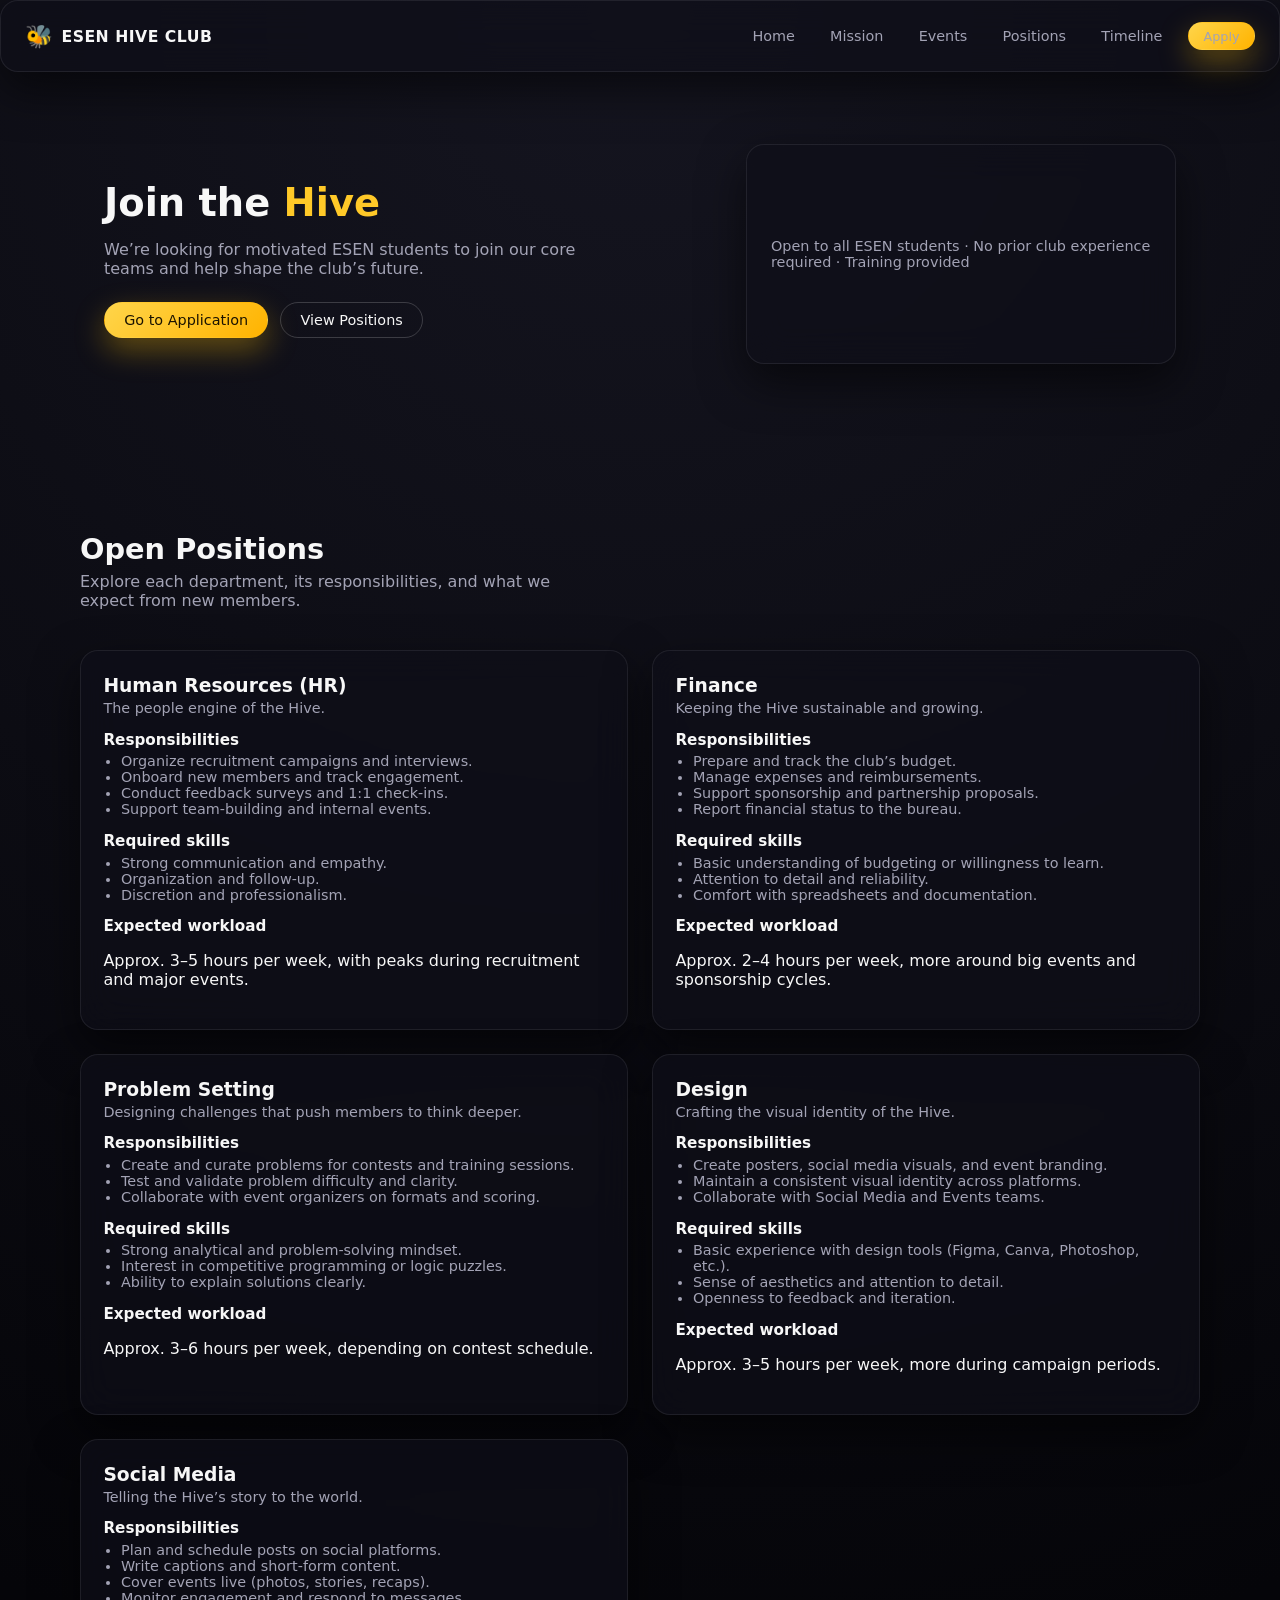
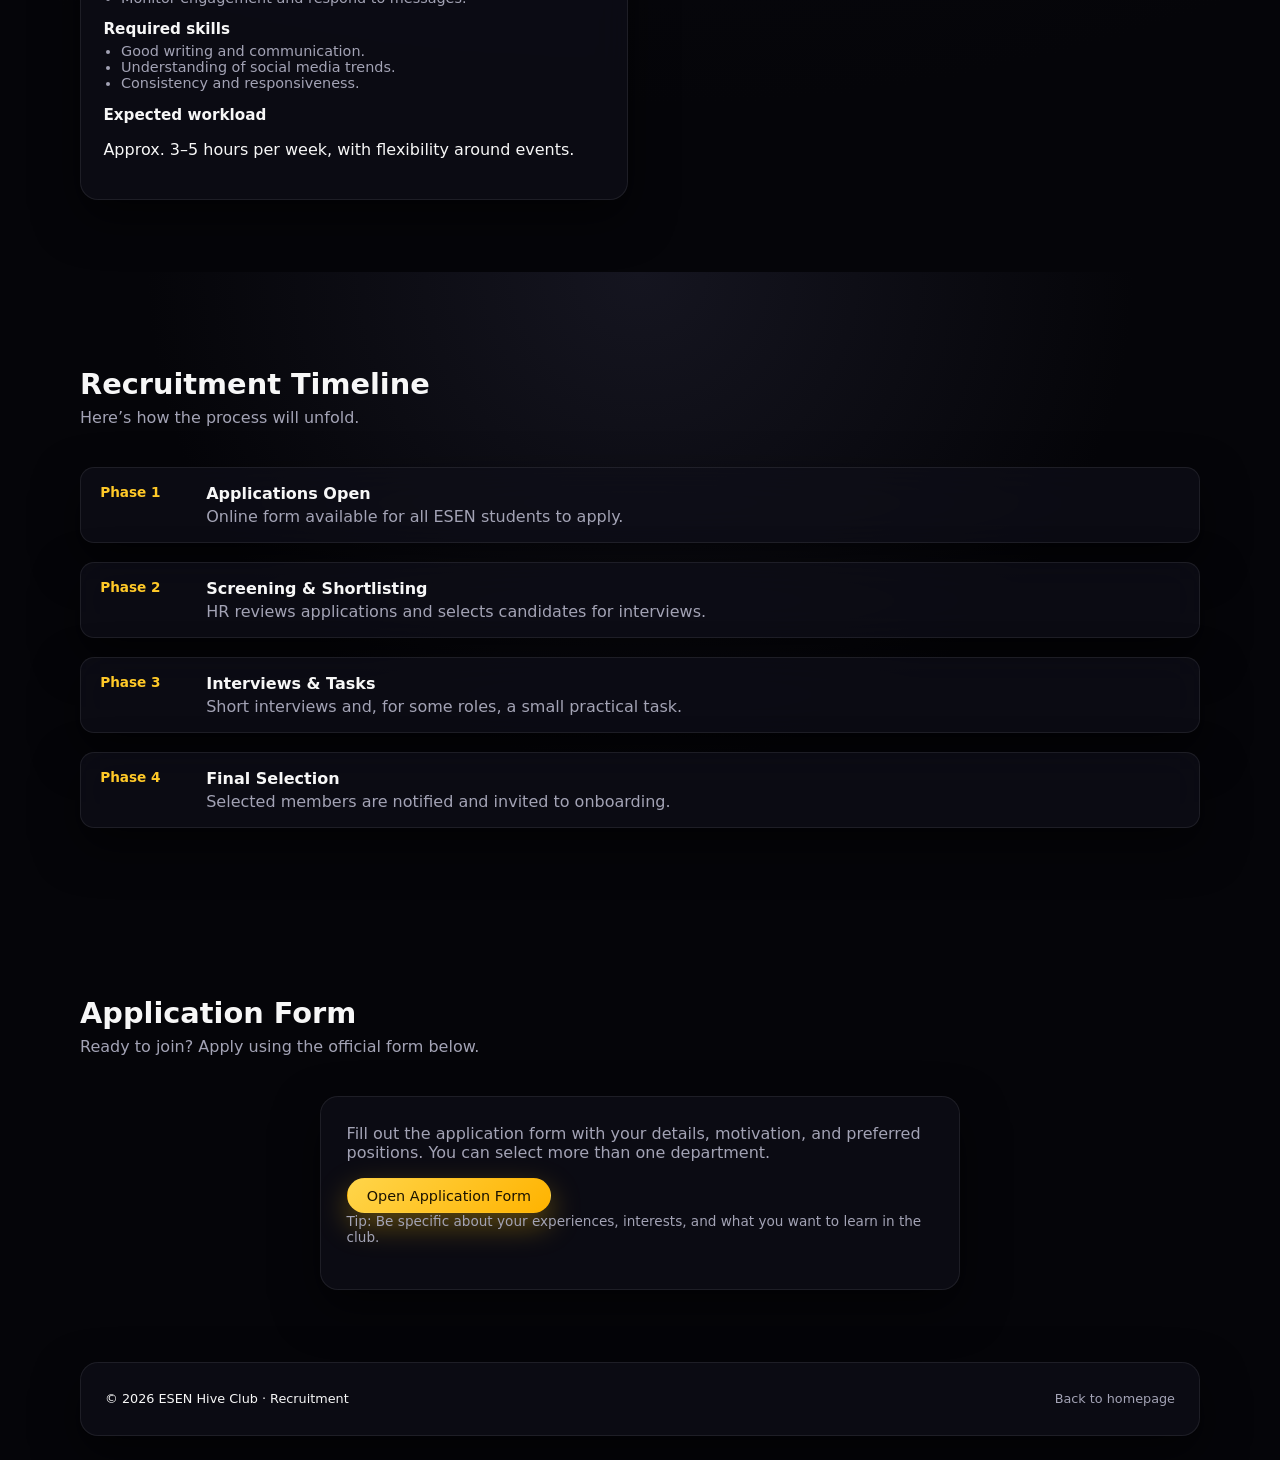
==== recruitement.html @ 0cf7120e "initial website" ====
<!DOCTYPE html>
<html lang="en">
<head>
  <meta charset="UTF-8" />
  <meta name="viewport" content="width=device-width, initial-scale=1.0" />
  <title>ESEN Hive Club | Recruitment</title>
  <link rel="stylesheet" href="styles.css" />
  <script defer src="script.js"></script>
</head>
<body>
  <header class="header glass">
    <div class="logo">
      <span class="logo-icon">🐝</span>
      <span class="logo-text">ESEN Hive Club</span>
    </div>
    <nav class="nav">
      <ul class="nav-links">
        <li><a href="index.html#hero">Home</a></li>
        <li><a href="index.html#mission">Mission</a></li>
        <li><a href="index.html#events">Events</a></li>
        <li><a href="#positions">Positions</a></li>
        <li><a href="#timeline">Timeline</a></li>
        <li><a href="#apply" class="btn-primary small">Apply</a></li>
      </ul>
      <button class="nav-toggle" aria-label="Toggle navigation">
        <span></span><span></span><span></span>
      </button>
    </nav>
  </header>

  <main>
    <!-- Intro -->
    <section class="hero section recruitment-hero">
      <div class="hero-content">
        <h1 class="hero-title">Join the <span>Hive</span></h1>
        <p class="hero-subtitle">
          We’re looking for motivated ESEN students to join our core teams and help shape the club’s future.
        </p>
        <div class="hero-actions">
          <a href="https://forms.gle/Jb8baFyZG526Vrcs8" class="btn-primary">Go to Application</a>
          <a href="#positions" class="btn-secondary">View Positions</a>
        </div>
      </div>
      <div class="hero-visual glass">
        <p class="hero-note">
          Open to all ESEN students · No prior club experience required · Training provided
        </p>
      </div>
    </section>

    <!-- Positions -->
    <section id="positions" class="section">
      <div class="section-header">
        <h2>Open Positions</h2>
        <p>Explore each department, its responsibilities, and what we expect from new members.</p>
      </div>

      <div class="positions-grid">
        <!-- HR -->
        <article class="position-card glass fade-in">
          <h3>Human Resources (HR)</h3>
          <p class="position-tagline">The people engine of the Hive.</p>
          <h4>Responsibilities</h4>
          <ul>
            <li>Organize recruitment campaigns and interviews.</li>
            <li>Onboard new members and track engagement.</li>
            <li>Conduct feedback surveys and 1:1 check-ins.</li>
            <li>Support team-building and internal events.</li>
          </ul>
          <h4>Required skills</h4>
          <ul>
            <li>Strong communication and empathy.</li>
            <li>Organization and follow-up.</li>
            <li>Discretion and professionalism.</li>
          </ul>
          <h4>Expected workload</h4>
          <p>Approx. 3–5 hours per week, with peaks during recruitment and major events.</p>
        </article>

        <!-- Finance -->
        <article class="position-card glass fade-in">
          <h3>Finance</h3>
          <p class="position-tagline">Keeping the Hive sustainable and growing.</p>
          <h4>Responsibilities</h4>
          <ul>
            <li>Prepare and track the club’s budget.</li>
            <li>Manage expenses and reimbursements.</li>
            <li>Support sponsorship and partnership proposals.</li>
            <li>Report financial status to the bureau.</li>
          </ul>
          <h4>Required skills</h4>
          <ul>
            <li>Basic understanding of budgeting or willingness to learn.</li>
            <li>Attention to detail and reliability.</li>
            <li>Comfort with spreadsheets and documentation.</li>
          </ul>
          <h4>Expected workload</h4>
          <p>Approx. 2–4 hours per week, more around big events and sponsorship cycles.</p>
        </article>

        <!-- Problem Setting -->
        <article class="position-card glass fade-in">
          <h3>Problem Setting</h3>
          <p class="position-tagline">Designing challenges that push members to think deeper.</p>
          <h4>Responsibilities</h4>
          <ul>
            <li>Create and curate problems for contests and training sessions.</li>
            <li>Test and validate problem difficulty and clarity.</li>
            <li>Collaborate with event organizers on formats and scoring.</li>
          </ul>
          <h4>Required skills</h4>
          <ul>
            <li>Strong analytical and problem-solving mindset.</li>
            <li>Interest in competitive programming or logic puzzles.</li>
            <li>Ability to explain solutions clearly.</li>
          </ul>
          <h4>Expected workload</h4>
          <p>Approx. 3–6 hours per week, depending on contest schedule.</p>
        </article>

        <!-- Design -->
        <article class="position-card glass fade-in">
          <h3>Design</h3>
          <p class="position-tagline">Crafting the visual identity of the Hive.</p>
          <h4>Responsibilities</h4>
          <ul>
            <li>Create posters, social media visuals, and event branding.</li>
            <li>Maintain a consistent visual identity across platforms.</li>
            <li>Collaborate with Social Media and Events teams.</li>
          </ul>
          <h4>Required skills</h4>
          <ul>
            <li>Basic experience with design tools (Figma, Canva, Photoshop, etc.).</li>
            <li>Sense of aesthetics and attention to detail.</li>
            <li>Openness to feedback and iteration.</li>
          </ul>
          <h4>Expected workload</h4>
          <p>Approx. 3–5 hours per week, more during campaign periods.</p>
        </article>

        <!-- Social Media -->
        <article class="position-card glass fade-in">
          <h3>Social Media</h3>
          <p class="position-tagline">Telling the Hive’s story to the world.</p>
          <h4>Responsibilities</h4>
          <ul>
            <li>Plan and schedule posts on social platforms.</li>
            <li>Write captions and short-form content.</li>
            <li>Cover events live (photos, stories, recaps).</li>
            <li>Monitor engagement and respond to messages.</li>
          </ul>
          <h4>Required skills</h4>
          <ul>
            <li>Good writing and communication.</li>
            <li>Understanding of social media trends.</li>
            <li>Consistency and responsiveness.</li>
          </ul>
          <h4>Expected workload</h4>
          <p>Approx. 3–5 hours per week, with flexibility around events.</p>
        </article>
      </div>
    </section>

    <!-- Timeline -->
    <section id="timeline" class="section alt">
      <div class="section-header">
        <h2>Recruitment Timeline</h2>
        <p>Here’s how the process will unfold.</p>
      </div>
      <div class="timeline">
        <div class="timeline-item glass fade-in">
          <div class="timeline-date">Phase 1</div>
          <div class="timeline-content">
            <h3>Applications Open</h3>
            <p>Online form available for all ESEN students to apply.</p>
          </div>
        </div>
        <div class="timeline-item glass fade-in">
          <div class="timeline-date">Phase 2</div>
          <div class="timeline-content">
            <h3>Screening & Shortlisting</h3>
            <p>HR reviews applications and selects candidates for interviews.</p>
          </div>
        </div>
        <div class="timeline-item glass fade-in">
          <div class="timeline-date">Phase 3</div>
          <div class="timeline-content">
            <h3>Interviews & Tasks</h3>
            <p>Short interviews and, for some roles, a small practical task.</p>
          </div>
        </div>
        <div class="timeline-item glass fade-in">
          <div class="timeline-date">Phase 4</div>
          <div class="timeline-content">
            <h3>Final Selection</h3>
            <p>Selected members are notified and invited to onboarding.</p>
          </div>
        </div>
      </div>
    </section>

    <!-- Application -->
    <section id="apply" class="section">
      <div class="section-header">
        <h2>Application Form</h2>
        <p>Ready to join? Apply using the official form below.</p>
      </div>
      <div class="apply-card glass">
        <p>
          Fill out the application form with your details, motivation, and preferred positions. You can select more than
          one department.
        </p>
        <!-- Replace the href with your real form link (e.g., Google Form) -->
        <a href="https://forms.gle/Jb8baFyZG526Vrcs8" target="_blank" class="btn-primary">
          Open Application Form
        </a>
        <p class="apply-note">
          Tip: Be specific about your experiences, interests, and what you want to learn in the club.
        </p>
      </div>
    </section>
  </main>

  <footer class="footer glass">
    <p>© <span id="year"></span> ESEN Hive Club · Recruitment</p>
    <p class="footer-links">
      <a href="index.html">Back to homepage</a>
    </p>
  </footer>
</body>
</html>
---- styles.css ----
:root {
  --bg: #050509;
  --bg-alt: #0b0b12;
  --accent: #ffc928;
  --accent-soft: rgba(255, 201, 40, 0.15);
  --text: #f7f7f7;
  --muted: #a3a3b5;
  --glass-bg: rgba(15, 15, 25, 0.7);
  --border: rgba(255, 255, 255, 0.08);
  --radius-lg: 18px;
  --radius-md: 14px;
  --shadow-soft: 0 18px 45px rgba(0, 0, 0, 0.55);
  --transition-fast: 0.2s ease-out;
  --transition-med: 0.35s ease-out;
  --nav-height: 72px;
  --max-width: 1120px;
  --font-main: system-ui, -apple-system, BlinkMacSystemFont, "SF Pro Text", "Segoe UI", sans-serif;
}

*,
*::before,
*::after {
  box-sizing: border-box;
}

html,
body {
  margin: 0;
  padding: 0;
  font-family: var(--font-main);
  background: radial-gradient(circle at top, #151520 0, #050509 55%);
  color: var(--text);
  scroll-behavior: smooth;
}

body {
  min-height: 100vh;
}

/* Layout */

.header {
  position: sticky;
  top: 0;
  z-index: 50;
  display: flex;
  align-items: center;
  justify-content: space-between;
  padding: 0 1.5rem;
  height: var(--nav-height);
  backdrop-filter: blur(18px);
  border-bottom: 1px solid var(--border);
}

.logo {
  display: flex;
  align-items: center;
  gap: 0.5rem;
  font-weight: 600;
  letter-spacing: 0.03em;
}

.logo-icon {
  font-size: 1.4rem;
}

.logo-text {
  font-size: 0.98rem;
  text-transform: uppercase;
}

.nav {
  display: flex;
  align-items: center;
}

.nav-links {
  display: flex;
  align-items: center;
  gap: 1rem;
  list-style: none;
  margin: 0;
  padding: 0;
}

.nav-links a {
  color: var(--muted);
  text-decoration: none;
  font-size: 0.9rem;
  padding: 0.4rem 0.6rem;
  border-radius: 999px;
  transition: color var(--transition-fast), background var(--transition-fast),
    transform var(--transition-fast);
}

.nav-links a:hover {
  color: var(--text);
  background: rgba(255, 255, 255, 0.04);
  transform: translateY(-1px);
}

/* Mobile nav toggle */

.nav-toggle {
  display: none;
  flex-direction: column;
  gap: 4px;
  background: none;
  border: none;
  padding: 0.25rem;
  cursor: pointer;
}

.nav-toggle span {
  width: 20px;
  height: 2px;
  background: var(--text);
  border-radius: 999px;
}

/* Sections */

.section {
  padding: 4.5rem 1.5rem;
}

.section.alt {
  background: radial-gradient(circle at top, #151520 0, #050509 55%);
}

.section-header {
  max-width: var(--max-width);
  margin: 0 auto 2.5rem;
  text-align: left;
}

.section-header h2 {
  font-size: 1.8rem;
  margin-bottom: 0.4rem;
}

.section-header p {
  margin: 0;
  color: var(--muted);
  max-width: 520px;
}

/* Hero */

.hero {
  max-width: var(--max-width);
  margin: 0 auto;
  display: grid;
  grid-template-columns: minmax(0, 1.4fr) minmax(0, 1fr);
  gap: 2.5rem;
  align-items: center;
}

.hero-title {
  font-size: 2.4rem;
  line-height: 1.1;
  margin-bottom: 0.75rem;
}

.hero-title span {
  color: var(--accent);
}

.hero-subtitle {
  color: var(--muted);
  max-width: 520px;
  margin-bottom: 1.5rem;
}

.hero-actions {
  display: flex;
  flex-wrap: wrap;
  gap: 0.75rem;
  margin-bottom: 1.25rem;
}

.hero-tags {
  display: flex;
  flex-wrap: wrap;
  gap: 0.5rem;
}

.tag {
  font-size: 0.75rem;
  padding: 0.25rem 0.7rem;
  border-radius: 999px;
  background: rgba(255, 255, 255, 0.04);
  color: var(--muted);
}

.hero-visual {
  position: relative;
  padding: 1.5rem;
  border-radius: var(--radius-lg);
  min-height: 220px;
  display: flex;
  flex-direction: column;
  justify-content: space-between;
}

.hero-orbit {
  position: absolute;
  inset: 0;
  border-radius: inherit;
  background: radial-gradient(circle at 20% 0, var(--accent-soft), transparent 55%);
  opacity: 0.7;
  pointer-events: none;
}

.hero-stats {
  position: relative;
  display: grid;
  grid-template-columns: repeat(2, minmax(0, 1fr));
  gap: 1rem;
}

.stat {
  padding: 0.75rem 0.9rem;
  border-radius: var(--radius-md);
  border: 1px solid rgba(255, 255, 255, 0.06);
  background: rgba(5, 5, 12, 0.7);
}

.stat-number {
  display: block;
  font-weight: 600;
  font-size: 1.1rem;
}

.stat-label {
  font-size: 0.75rem;
  color: var(--muted);
}

/* Recruitment hero */

.recruitment-hero .hero-visual {
  justify-content: center;
}

.hero-note {
  position: relative;
  font-size: 0.9rem;
  color: var(--muted);
}

/* Buttons */

.btn-primary,
.btn-secondary {
  display: inline-flex;
  align-items: center;
  justify-content: center;
  padding: 0.55rem 1.2rem;
  border-radius: 999px;
  border: 1px solid transparent;
  font-size: 0.9rem;
  font-weight: 500;
  text-decoration: none;
  cursor: pointer;
  transition: background var(--transition-med), color var(--transition-med),
    transform var(--transition-fast), box-shadow var(--transition-fast);
}

.btn-primary {
  background: linear-gradient(135deg, #ffd54a, #ffb300);
  color: #1b1300;
  box-shadow: 0 12px 30px rgba(255, 193, 7, 0.35);
}

.btn-primary:hover {
  transform: translateY(-1px);
  box-shadow: 0 16px 40px rgba(255, 193, 7, 0.45);
}

.btn-secondary {
  background: transparent;
  color: var(--text);
  border-color: rgba(255, 255, 255, 0.18);
}

.btn-secondary:hover {
  background: rgba(255, 255, 255, 0.06);
}

.btn-primary.small {
  padding: 0.35rem 0.9rem;
  font-size: 0.8rem;
}

/* Cards & glassmorphism */

.glass {
  background: var(--glass-bg);
  border-radius: var(--radius-lg);
  border: 1px solid var(--border);
  box-shadow: var(--shadow-soft);
  backdrop-filter: blur(18px);
}

.card {
  padding: 1.4rem 1.3rem;
}

.grid-3 {
  max-width: var(--max-width);
  margin: 0 auto;
  display: grid;
  grid-template-columns: repeat(3, minmax(0, 1fr));
  gap: 1.5rem;
}

/* Gallery */

.gallery-grid {
  max-width: var(--max-width);
  margin: 0 auto;
  display: grid;
  grid-template-columns: repeat(3, minmax(0, 1fr));
  gap: 1rem;
}

.gallery-item {
  border-radius: var(--radius-md);
  min-height: 140px;
  background-image: linear-gradient(135deg, rgba(255, 201, 40, 0.25), transparent),
    radial-gradient(circle at bottom, rgba(255, 255, 255, 0.06), transparent);
}

/* News */

.badge {
  display: inline-block;
  font-size: 0.7rem;
  padding: 0.15rem 0.55rem;
  border-radius: 999px;
  background: rgba(255, 201, 40, 0.12);
  color: var(--accent);
  margin-bottom: 0.5rem;
}

.link {
  display: inline-flex;
  align-items: center;
  gap: 0.25rem;
  font-size: 0.85rem;
  color: var(--accent);
  text-decoration: none;
  margin-top: 0.5rem;
}

.link:hover {
  text-decoration: underline;
}

.meta {
  font-size: 0.8rem;
  color: var(--muted);
}

/* Timeline */

.timeline {
  max-width: var(--max-width);
  margin: 0 auto;
  display: grid;
  gap: 1.2rem;
}

.timeline-item {
  display: grid;
  grid-template-columns: 90px minmax(0, 1fr);
  gap: 1rem;
  padding: 1rem 1.2rem;
  border-radius: var(--radius-md);
}

.timeline-date {
  font-size: 0.85rem;
  font-weight: 600;
  color: var(--accent);
}

.timeline-content h3 {
  margin: 0 0 0.25rem;
  font-size: 1rem;
}

.timeline-content p {
  margin: 0;
  color: var(--muted);
}

/* Bureau */

.bureau-grid {
  max-width: var(--max-width);
  margin: 0 auto;
  display: grid;
  grid-template-columns: repeat(3, minmax(0, 1fr));
  gap: 1.3rem;
}

.bureau-card {
  padding: 1.3rem 1.2rem;
  text-align: left;
}

.avatar {
  width: 40px;
  height: 40px;
  border-radius: 999px;
  background: radial-gradient(circle at 30% 0, #ffe082, #ffb300);
  display: flex;
  align-items: center;
  justify-content: center;
  font-weight: 600;
  color: #1b1300;
  margin-bottom: 0.7rem;
}

/* Recruitment positions */

.positions-grid {
  max-width: var(--max-width);
  margin: 0 auto;
  display: grid;
  grid-template-columns: repeat(2, minmax(0, 1fr));
  gap: 1.5rem;
}

.position-card {
  padding: 1.5rem 1.4rem;
}

.position-card h3 {
  margin-top: 0;
  margin-bottom: 0.25rem;
}

.position-tagline {
  margin-top: 0;
  margin-bottom: 0.9rem;
  color: var(--muted);
  font-size: 0.9rem;
}

.position-card h4 {
  margin: 0.9rem 0 0.3rem;
  font-size: 0.95rem;
}

.position-card ul {
  margin: 0;
  padding-left: 1.1rem;
  color: var(--muted);
  font-size: 0.9rem;
}

/* Apply section */

.apply-card {
  max-width: 640px;
  margin: 0 auto;
  padding: 1.7rem 1.6rem;
  text-align: left;
}

.apply-card p {
  margin-top: 0;
  margin-bottom: 1rem;
  color: var(--muted);
}

.apply-note {
  font-size: 0.85rem;
}

/* Footer */

.footer {
  max-width: var(--max-width);
  margin: 0 auto 1.5rem;
  padding: 1rem 1.5rem;
  display: flex;
  flex-wrap: wrap;
  justify-content: space-between;
  align-items: center;
  font-size: 0.8rem;
}

.footer-links {
  display: flex;
  align-items: center;
  gap: 0.4rem;
  color: var(--muted);
}

.footer a {
  color: var(--muted);
  text-decoration: none;
}

.footer a:hover {
  text-decoration: underline;
}

/* Animations */

.fade-in {
  opacity: 0;
  transform: translateY(12px);
  transition: opacity 0.5s ease-out, transform 0.5s ease-out;
}

.fade-in.visible {
  opacity: 1;
  transform: translateY(0);
}

/* Responsive */

@media (max-width: 900px) {
  .hero {
    grid-template-columns: minmax(0, 1fr);
  }

  .hero-visual {
    order: -1;
  }

  .grid-3,
  .gallery-grid,
  .bureau-grid {
    grid-template-columns: repeat(2, minmax(0, 1fr));
  }

  .positions-grid {
    grid-template-columns: minmax(0, 1fr);
  }
}

@media (max-width: 720px) {
  .header {
    padding-inline: 1rem;
  }

  .nav-links {
    position: fixed;
    inset: var(--nav-height) 1rem auto 1rem;
    flex-direction: column;
    padding: 0.8rem;
    border-radius: var(--radius-lg);
    background: rgba(5, 5, 12, 0.96);
    border: 1px solid var(--border);
    box-shadow: var(--shadow-soft);
    transform: translateY(-20px);
    opacity: 0;
    pointer-events: none;
    transition: opacity var(--transition-med), transform var(--transition-med);
  }

  .nav-links.open {
    opacity: 1;
    transform: translateY(0);
    pointer-events: auto;
  }

  .nav-toggle {
    display: flex;
  }

  .grid-3,
  .gallery-grid,
  .bureau-grid {
    grid-template-columns: minmax(0, 1fr);
  }

  .section {
    padding-inline: 1rem;
  }
}
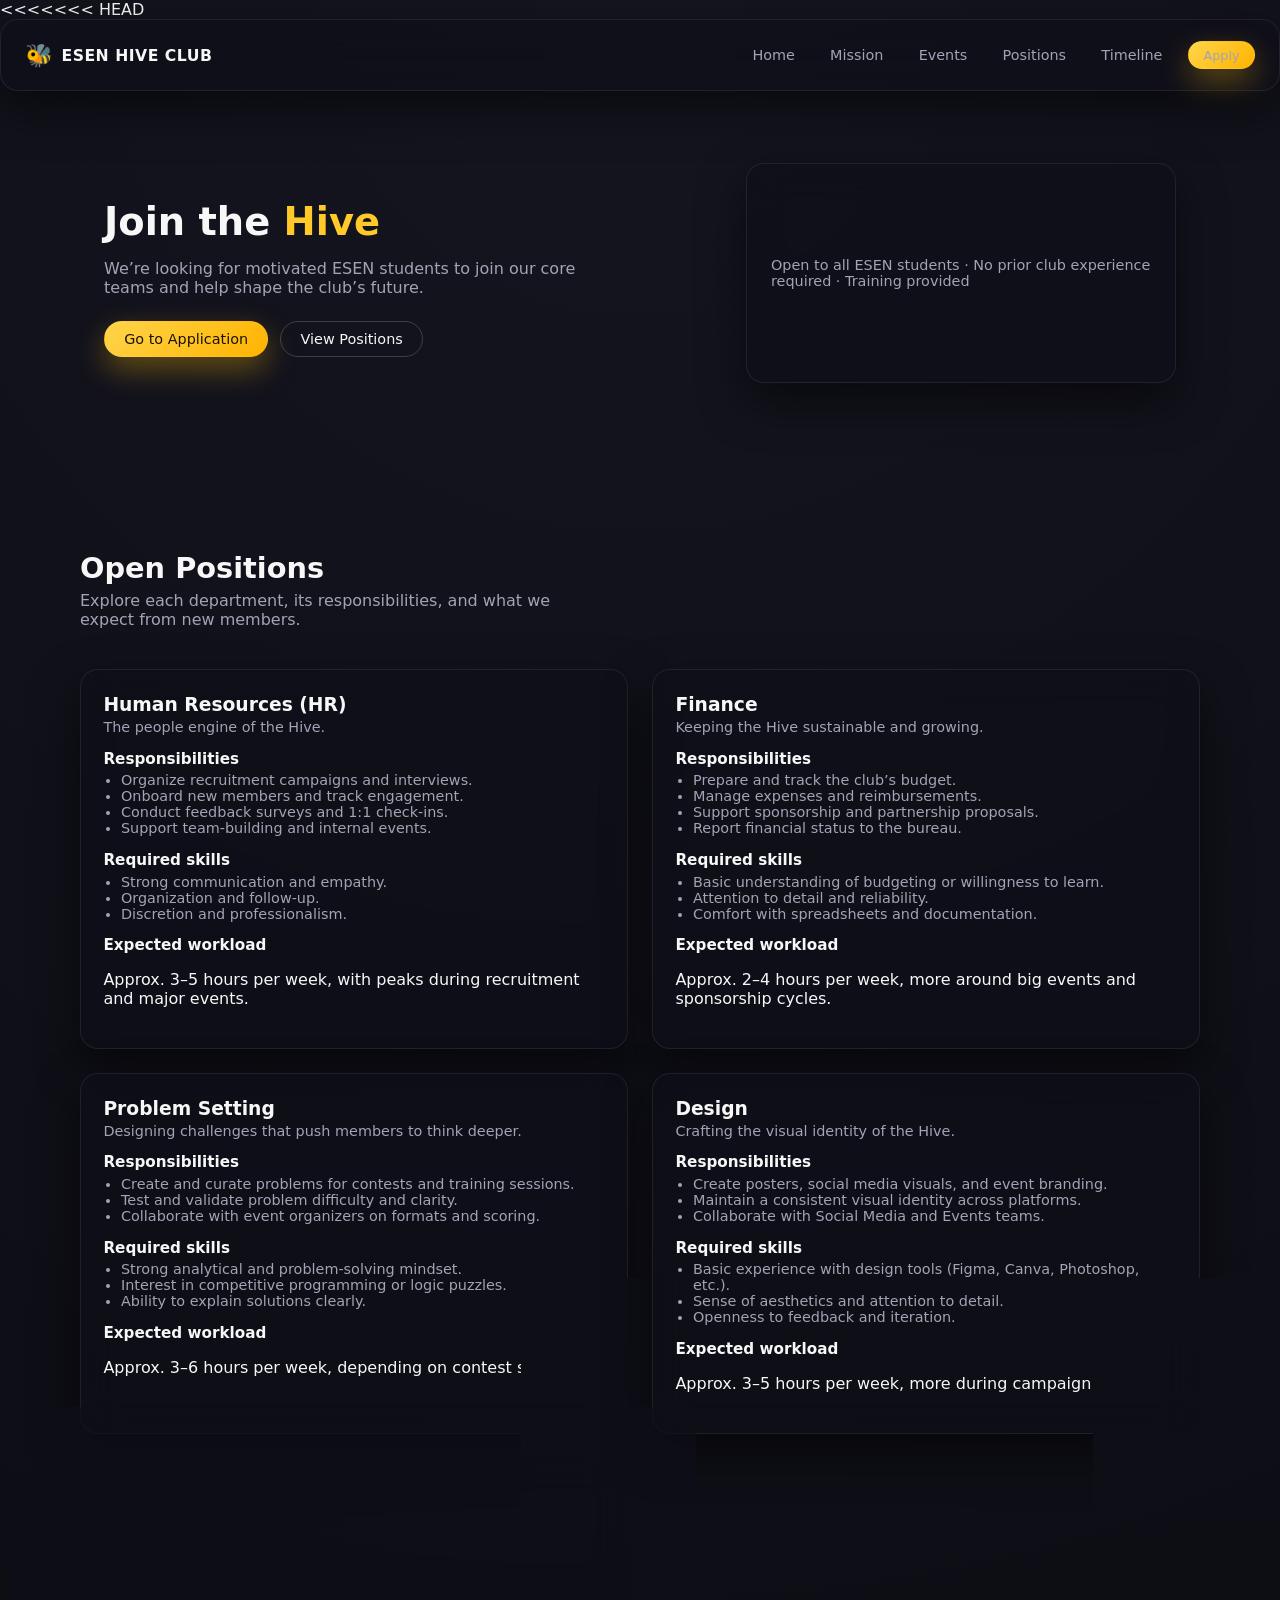
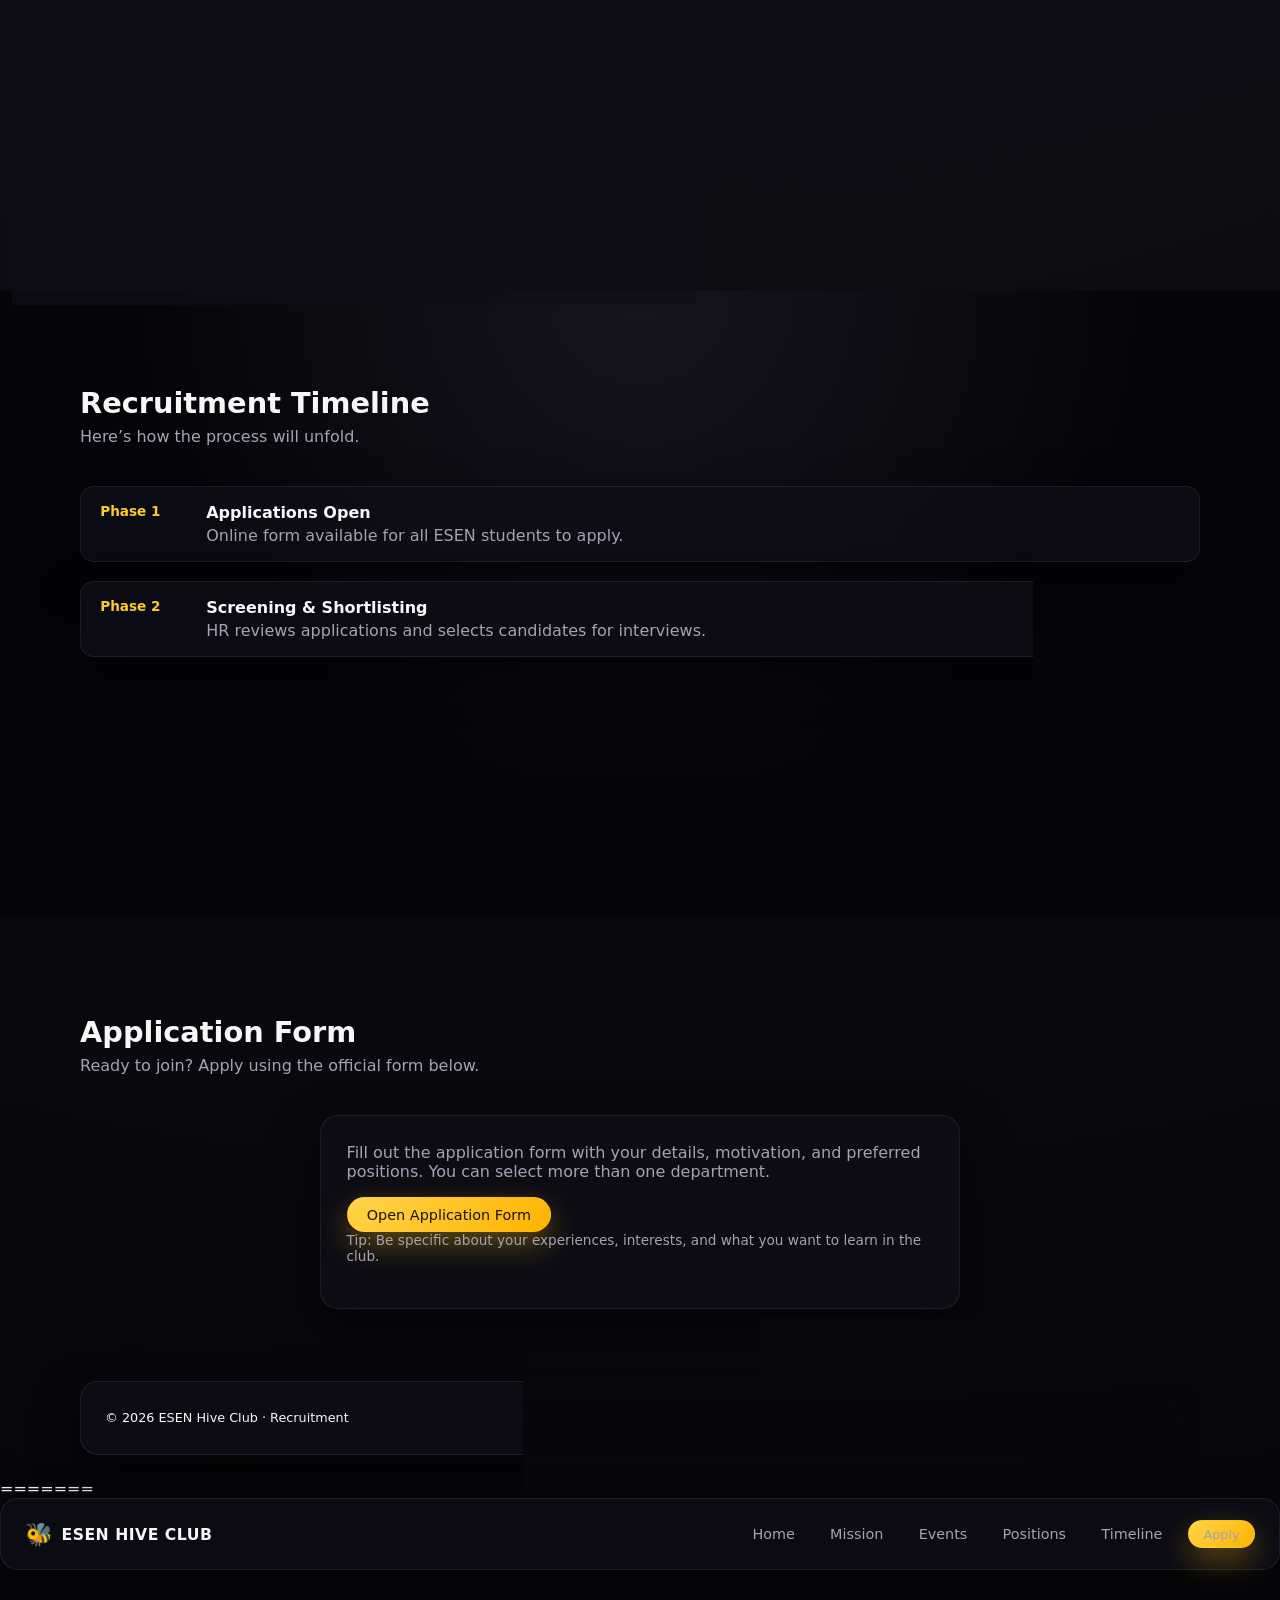
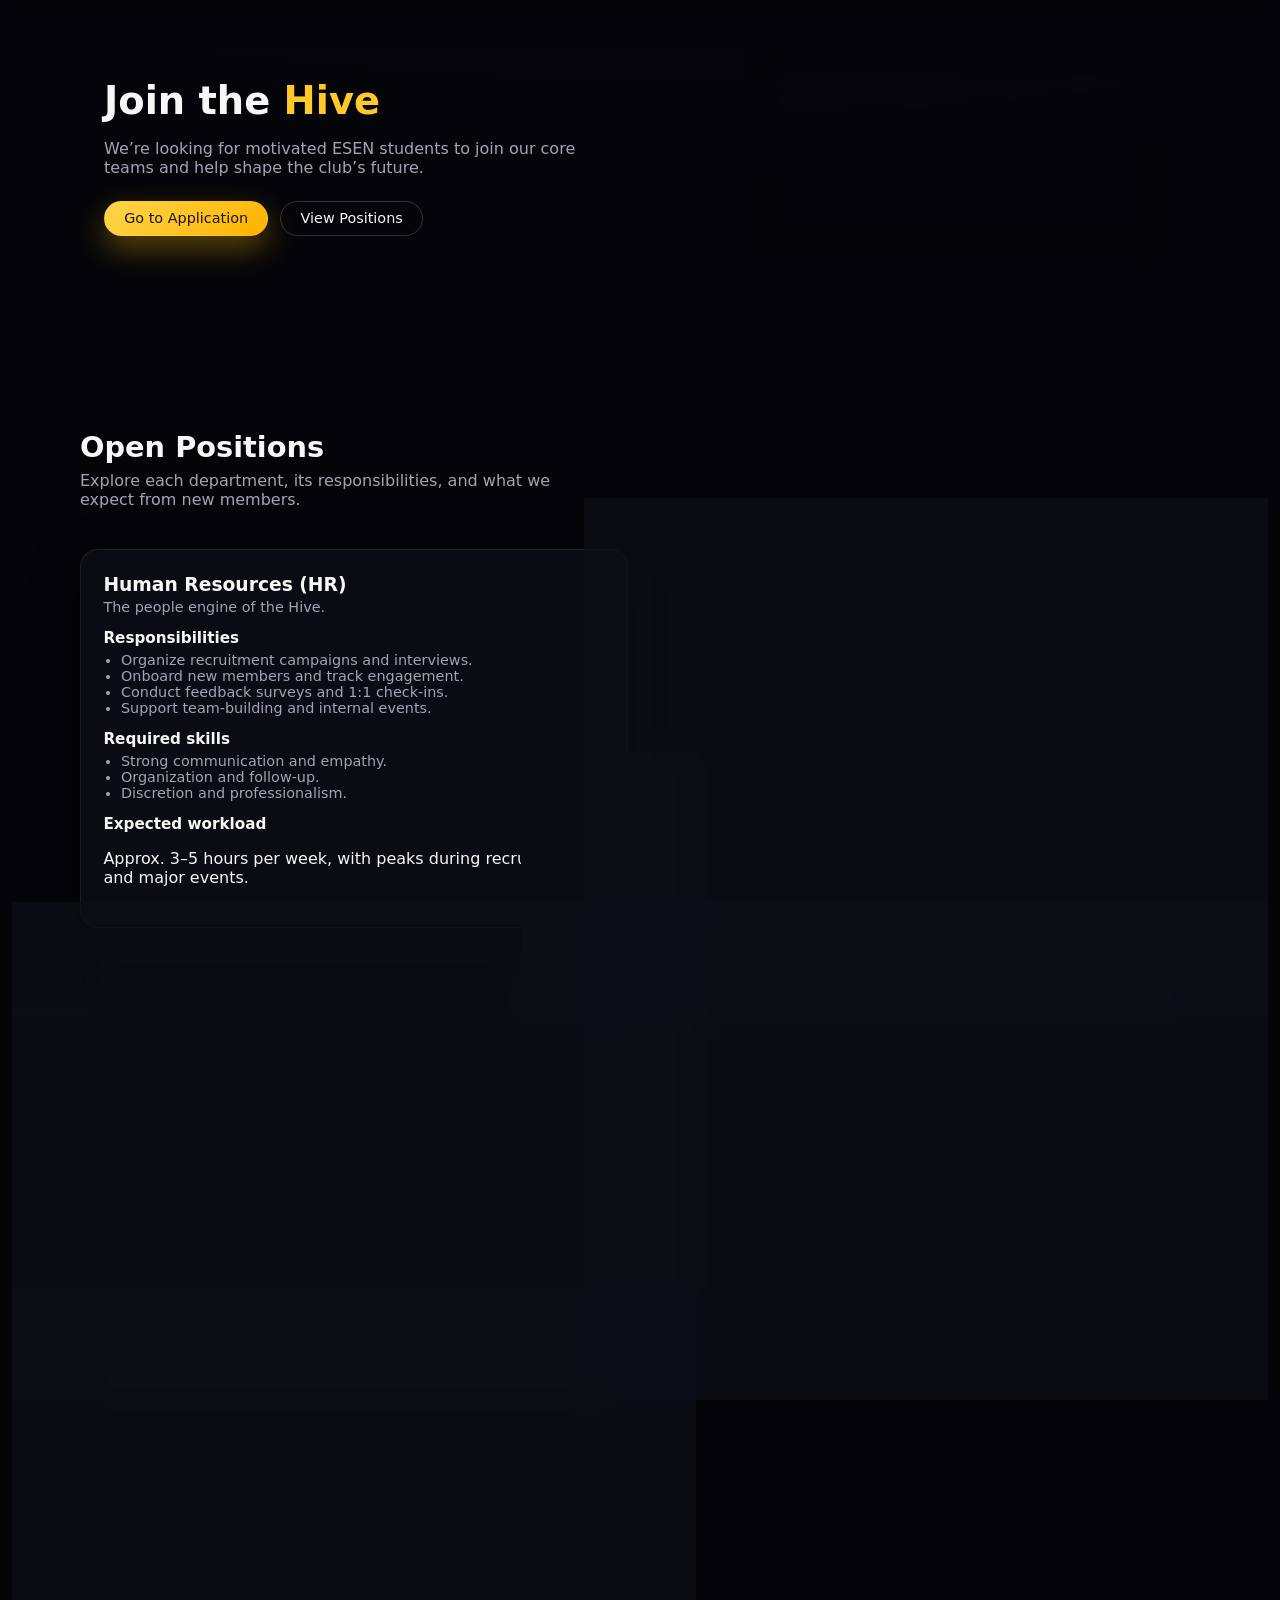
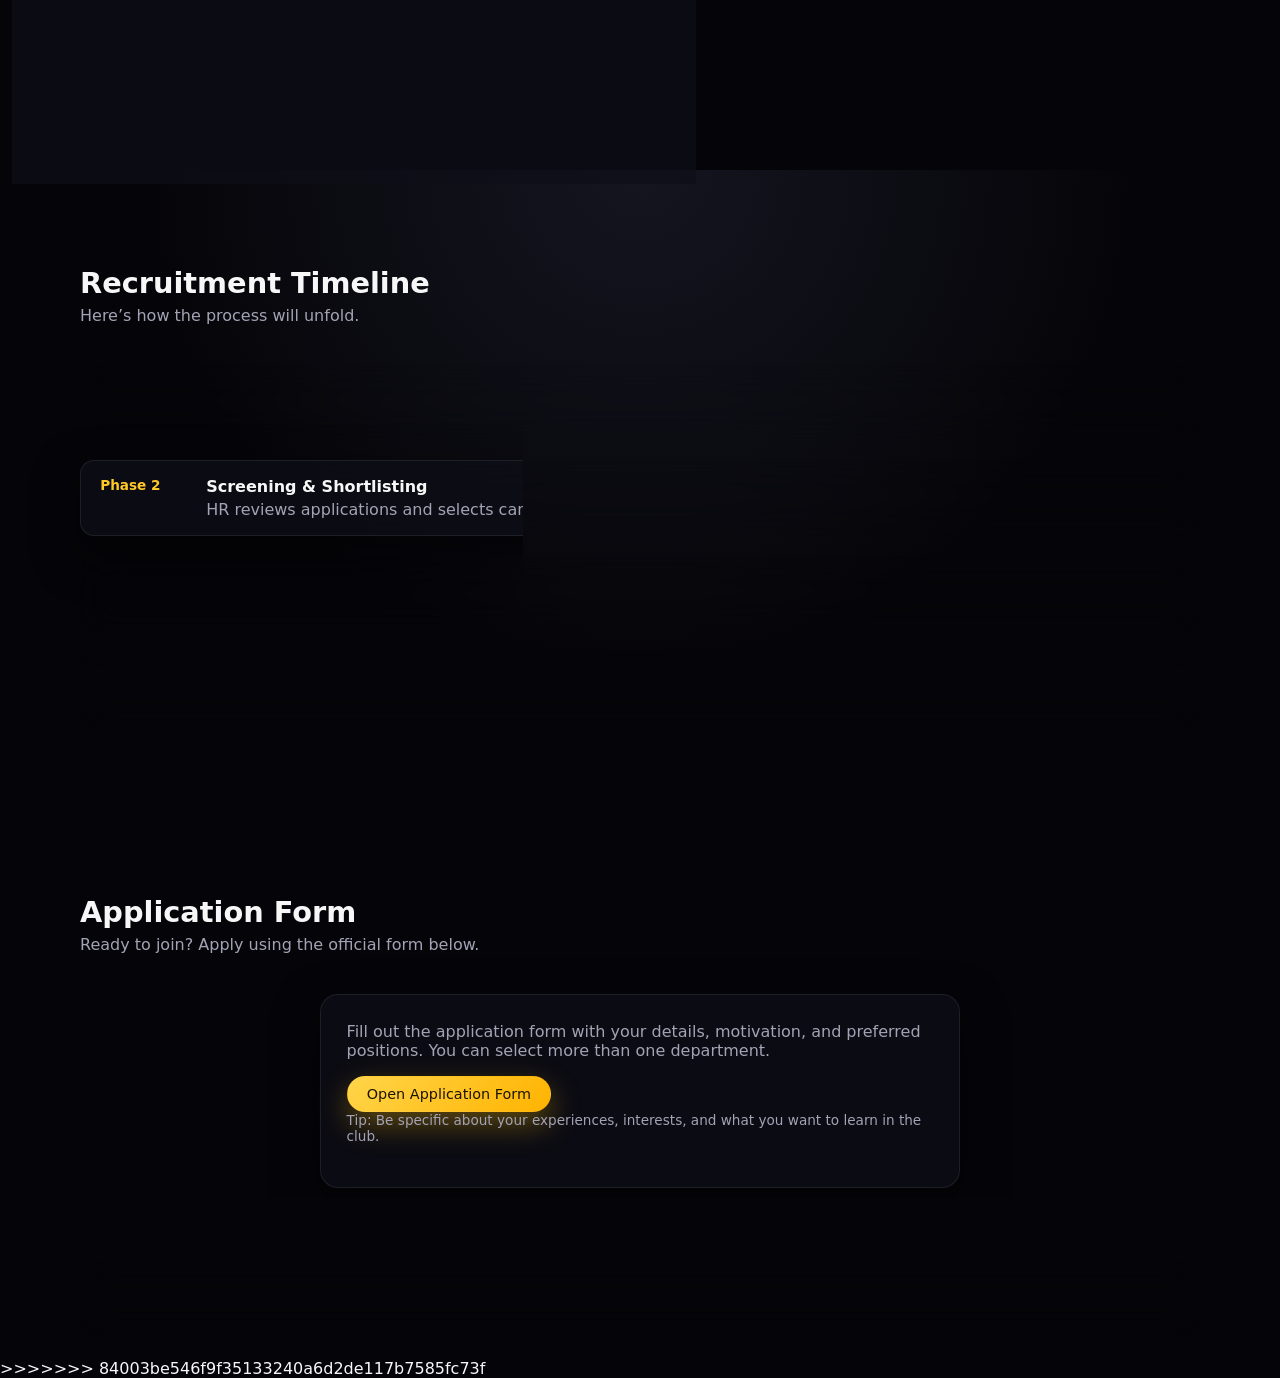
==== commit aac78d2e: "update" ====
--- a/recruitement.html
+++ b/recruitement.html
@@ -1,3 +1,4 @@
+<<<<<<< HEAD
 <!DOCTYPE html>
 <html lang="en">
 <head>
@@ -229,3 +230,236 @@
   </footer>
 </body>
 </html>
+=======
+<!DOCTYPE html>
+<html lang="en">
+<head>
+  <meta charset="UTF-8" />
+  <meta name="viewport" content="width=device-width, initial-scale=1.0" />
+  <title>ESEN Hive Club | Recruitment</title>
+  <link rel="stylesheet" href="styles.css" />
+  <script defer src="script.js"></script>
+</head>
+<body>
+  <header class="header glass">
+    <div class="logo">
+      <span class="logo-icon">🐝</span>
+      <span class="logo-text">ESEN Hive Club</span>
+    </div>
+    <nav class="nav">
+      <ul class="nav-links">
+        <li><a href="index.html#hero">Home</a></li>
+        <li><a href="index.html#mission">Mission</a></li>
+        <li><a href="index.html#events">Events</a></li>
+        <li><a href="#positions">Positions</a></li>
+        <li><a href="#timeline">Timeline</a></li>
+        <li><a href="#apply" class="btn-primary small">Apply</a></li>
+      </ul>
+      <button class="nav-toggle" aria-label="Toggle navigation">
+        <span></span><span></span><span></span>
+      </button>
+    </nav>
+  </header>
+
+  <main>
+    <!-- Intro -->
+    <section class="hero section recruitment-hero">
+      <div class="hero-content">
+        <h1 class="hero-title">Join the <span>Hive</span></h1>
+        <p class="hero-subtitle">
+          We’re looking for motivated ESEN students to join our core teams and help shape the club’s future.
+        </p>
+        <div class="hero-actions">
+          <a href="https://forms.gle/Jb8baFyZG526Vrcs8" class="btn-primary">Go to Application</a>
+          <a href="#positions" class="btn-secondary">View Positions</a>
+        </div>
+      </div>
+      <div class="hero-visual glass">
+        <p class="hero-note">
+          Open to all ESEN students · No prior club experience required · Training provided
+        </p>
+      </div>
+    </section>
+
+    <!-- Positions -->
+    <section id="positions" class="section">
+      <div class="section-header">
+        <h2>Open Positions</h2>
+        <p>Explore each department, its responsibilities, and what we expect from new members.</p>
+      </div>
+
+      <div class="positions-grid">
+        <!-- HR -->
+        <article class="position-card glass fade-in">
+          <h3>Human Resources (HR)</h3>
+          <p class="position-tagline">The people engine of the Hive.</p>
+          <h4>Responsibilities</h4>
+          <ul>
+            <li>Organize recruitment campaigns and interviews.</li>
+            <li>Onboard new members and track engagement.</li>
+            <li>Conduct feedback surveys and 1:1 check-ins.</li>
+            <li>Support team-building and internal events.</li>
+          </ul>
+          <h4>Required skills</h4>
+          <ul>
+            <li>Strong communication and empathy.</li>
+            <li>Organization and follow-up.</li>
+            <li>Discretion and professionalism.</li>
+          </ul>
+          <h4>Expected workload</h4>
+          <p>Approx. 3–5 hours per week, with peaks during recruitment and major events.</p>
+        </article>
+
+        <!-- Finance -->
+        <article class="position-card glass fade-in">
+          <h3>Finance</h3>
+          <p class="position-tagline">Keeping the Hive sustainable and growing.</p>
+          <h4>Responsibilities</h4>
+          <ul>
+            <li>Prepare and track the club’s budget.</li>
+            <li>Manage expenses and reimbursements.</li>
+            <li>Support sponsorship and partnership proposals.</li>
+            <li>Report financial status to the bureau.</li>
+          </ul>
+          <h4>Required skills</h4>
+          <ul>
+            <li>Basic understanding of budgeting or willingness to learn.</li>
+            <li>Attention to detail and reliability.</li>
+            <li>Comfort with spreadsheets and documentation.</li>
+          </ul>
+          <h4>Expected workload</h4>
+          <p>Approx. 2–4 hours per week, more around big events and sponsorship cycles.</p>
+        </article>
+
+        <!-- Problem Setting -->
+        <article class="position-card glass fade-in">
+          <h3>Problem Setting</h3>
+          <p class="position-tagline">Designing challenges that push members to think deeper.</p>
+          <h4>Responsibilities</h4>
+          <ul>
+            <li>Create and curate problems for contests and training sessions.</li>
+            <li>Test and validate problem difficulty and clarity.</li>
+            <li>Collaborate with event organizers on formats and scoring.</li>
+          </ul>
+          <h4>Required skills</h4>
+          <ul>
+            <li>Strong analytical and problem-solving mindset.</li>
+            <li>Interest in competitive programming or logic puzzles.</li>
+            <li>Ability to explain solutions clearly.</li>
+          </ul>
+          <h4>Expected workload</h4>
+          <p>Approx. 3–6 hours per week, depending on contest schedule.</p>
+        </article>
+
+        <!-- Design -->
+        <article class="position-card glass fade-in">
+          <h3>Design</h3>
+          <p class="position-tagline">Crafting the visual identity of the Hive.</p>
+          <h4>Responsibilities</h4>
+          <ul>
+            <li>Create posters, social media visuals, and event branding.</li>
+            <li>Maintain a consistent visual identity across platforms.</li>
+            <li>Collaborate with Social Media and Events teams.</li>
+          </ul>
+          <h4>Required skills</h4>
+          <ul>
+            <li>Basic experience with design tools (Figma, Canva, Photoshop, etc.).</li>
+            <li>Sense of aesthetics and attention to detail.</li>
+            <li>Openness to feedback and iteration.</li>
+          </ul>
+          <h4>Expected workload</h4>
+          <p>Approx. 3–5 hours per week, more during campaign periods.</p>
+        </article>
+
+        <!-- Social Media -->
+        <article class="position-card glass fade-in">
+          <h3>Social Media</h3>
+          <p class="position-tagline">Telling the Hive’s story to the world.</p>
+          <h4>Responsibilities</h4>
+          <ul>
+            <li>Plan and schedule posts on social platforms.</li>
+            <li>Write captions and short-form content.</li>
+            <li>Cover events live (photos, stories, recaps).</li>
+            <li>Monitor engagement and respond to messages.</li>
+          </ul>
+          <h4>Required skills</h4>
+          <ul>
+            <li>Good writing and communication.</li>
+            <li>Understanding of social media trends.</li>
+            <li>Consistency and responsiveness.</li>
+          </ul>
+          <h4>Expected workload</h4>
+          <p>Approx. 3–5 hours per week, with flexibility around events.</p>
+        </article>
+      </div>
+    </section>
+
+    <!-- Timeline -->
+    <section id="timeline" class="section alt">
+      <div class="section-header">
+        <h2>Recruitment Timeline</h2>
+        <p>Here’s how the process will unfold.</p>
+      </div>
+      <div class="timeline">
+        <div class="timeline-item glass fade-in">
+          <div class="timeline-date">Phase 1</div>
+          <div class="timeline-content">
+            <h3>Applications Open</h3>
+            <p>Online form available for all ESEN students to apply.</p>
+          </div>
+        </div>
+        <div class="timeline-item glass fade-in">
+          <div class="timeline-date">Phase 2</div>
+          <div class="timeline-content">
+            <h3>Screening & Shortlisting</h3>
+            <p>HR reviews applications and selects candidates for interviews.</p>
+          </div>
+        </div>
+        <div class="timeline-item glass fade-in">
+          <div class="timeline-date">Phase 3</div>
+          <div class="timeline-content">
+            <h3>Interviews & Tasks</h3>
+            <p>Short interviews and, for some roles, a small practical task.</p>
+          </div>
+        </div>
+        <div class="timeline-item glass fade-in">
+          <div class="timeline-date">Phase 4</div>
+          <div class="timeline-content">
+            <h3>Final Selection</h3>
+            <p>Selected members are notified and invited to onboarding.</p>
+          </div>
+        </div>
+      </div>
+    </section>
+
+    <!-- Application -->
+    <section id="apply" class="section">
+      <div class="section-header">
+        <h2>Application Form</h2>
+        <p>Ready to join? Apply using the official form below.</p>
+      </div>
+      <div class="apply-card glass">
+        <p>
+          Fill out the application form with your details, motivation, and preferred positions. You can select more than
+          one department.
+        </p>
+        <!-- Replace the href with your real form link (e.g., Google Form) -->
+        <a href="https://forms.gle/Jb8baFyZG526Vrcs8" target="_blank" class="btn-primary">
+          Open Application Form
+        </a>
+        <p class="apply-note">
+          Tip: Be specific about your experiences, interests, and what you want to learn in the club.
+        </p>
+      </div>
+    </section>
+  </main>
+
+  <footer class="footer glass">
+    <p>© <span id="year"></span> ESEN Hive Club · Recruitment</p>
+    <p class="footer-links">
+      <a href="index.html">Back to homepage</a>
+    </p>
+  </footer>
+</body>
+</html>
+>>>>>>> 84003be546f9f35133240a6d2de117b7585fc73f
--- a/styles.css
+++ b/styles.css
@@ -1,587 +1,587 @@
-:root {
-  --bg: #050509;
-  --bg-alt: #0b0b12;
-  --accent: #ffc928;
-  --accent-soft: rgba(255, 201, 40, 0.15);
-  --text: #f7f7f7;
-  --muted: #a3a3b5;
-  --glass-bg: rgba(15, 15, 25, 0.7);
-  --border: rgba(255, 255, 255, 0.08);
-  --radius-lg: 18px;
-  --radius-md: 14px;
-  --shadow-soft: 0 18px 45px rgba(0, 0, 0, 0.55);
-  --transition-fast: 0.2s ease-out;
-  --transition-med: 0.35s ease-out;
-  --nav-height: 72px;
-  --max-width: 1120px;
-  --font-main: system-ui, -apple-system, BlinkMacSystemFont, "SF Pro Text", "Segoe UI", sans-serif;
-}
-
-*,
-*::before,
-*::after {
-  box-sizing: border-box;
-}
-
-html,
-body {
-  margin: 0;
-  padding: 0;
-  font-family: var(--font-main);
-  background: radial-gradient(circle at top, #151520 0, #050509 55%);
-  color: var(--text);
-  scroll-behavior: smooth;
-}
-
-body {
-  min-height: 100vh;
-}
-
-/* Layout */
-
-.header {
-  position: sticky;
-  top: 0;
-  z-index: 50;
-  display: flex;
-  align-items: center;
-  justify-content: space-between;
-  padding: 0 1.5rem;
-  height: var(--nav-height);
-  backdrop-filter: blur(18px);
-  border-bottom: 1px solid var(--border);
-}
-
-.logo {
-  display: flex;
-  align-items: center;
-  gap: 0.5rem;
-  font-weight: 600;
-  letter-spacing: 0.03em;
-}
-
-.logo-icon {
-  font-size: 1.4rem;
-}
-
-.logo-text {
-  font-size: 0.98rem;
-  text-transform: uppercase;
-}
-
-.nav {
-  display: flex;
-  align-items: center;
-}
-
-.nav-links {
-  display: flex;
-  align-items: center;
-  gap: 1rem;
-  list-style: none;
-  margin: 0;
-  padding: 0;
-}
-
-.nav-links a {
-  color: var(--muted);
-  text-decoration: none;
-  font-size: 0.9rem;
-  padding: 0.4rem 0.6rem;
-  border-radius: 999px;
-  transition: color var(--transition-fast), background var(--transition-fast),
-    transform var(--transition-fast);
-}
-
-.nav-links a:hover {
-  color: var(--text);
-  background: rgba(255, 255, 255, 0.04);
-  transform: translateY(-1px);
-}
-
-/* Mobile nav toggle */
-
-.nav-toggle {
-  display: none;
-  flex-direction: column;
-  gap: 4px;
-  background: none;
-  border: none;
-  padding: 0.25rem;
-  cursor: pointer;
-}
-
-.nav-toggle span {
-  width: 20px;
-  height: 2px;
-  background: var(--text);
-  border-radius: 999px;
-}
-
-/* Sections */
-
-.section {
-  padding: 4.5rem 1.5rem;
-}
-
-.section.alt {
-  background: radial-gradient(circle at top, #151520 0, #050509 55%);
-}
-
-.section-header {
-  max-width: var(--max-width);
-  margin: 0 auto 2.5rem;
-  text-align: left;
-}
-
-.section-header h2 {
-  font-size: 1.8rem;
-  margin-bottom: 0.4rem;
-}
-
-.section-header p {
-  margin: 0;
-  color: var(--muted);
-  max-width: 520px;
-}
-
-/* Hero */
-
-.hero {
-  max-width: var(--max-width);
-  margin: 0 auto;
-  display: grid;
-  grid-template-columns: minmax(0, 1.4fr) minmax(0, 1fr);
-  gap: 2.5rem;
-  align-items: center;
-}
-
-.hero-title {
-  font-size: 2.4rem;
-  line-height: 1.1;
-  margin-bottom: 0.75rem;
-}
-
-.hero-title span {
-  color: var(--accent);
-}
-
-.hero-subtitle {
-  color: var(--muted);
-  max-width: 520px;
-  margin-bottom: 1.5rem;
-}
-
-.hero-actions {
-  display: flex;
-  flex-wrap: wrap;
-  gap: 0.75rem;
-  margin-bottom: 1.25rem;
-}
-
-.hero-tags {
-  display: flex;
-  flex-wrap: wrap;
-  gap: 0.5rem;
-}
-
-.tag {
-  font-size: 0.75rem;
-  padding: 0.25rem 0.7rem;
-  border-radius: 999px;
-  background: rgba(255, 255, 255, 0.04);
-  color: var(--muted);
-}
-
-.hero-visual {
-  position: relative;
-  padding: 1.5rem;
-  border-radius: var(--radius-lg);
-  min-height: 220px;
-  display: flex;
-  flex-direction: column;
-  justify-content: space-between;
-}
-
-.hero-orbit {
-  position: absolute;
-  inset: 0;
-  border-radius: inherit;
-  background: radial-gradient(circle at 20% 0, var(--accent-soft), transparent 55%);
-  opacity: 0.7;
-  pointer-events: none;
-}
-
-.hero-stats {
-  position: relative;
-  display: grid;
-  grid-template-columns: repeat(2, minmax(0, 1fr));
-  gap: 1rem;
-}
-
-.stat {
-  padding: 0.75rem 0.9rem;
-  border-radius: var(--radius-md);
-  border: 1px solid rgba(255, 255, 255, 0.06);
-  background: rgba(5, 5, 12, 0.7);
-}
-
-.stat-number {
-  display: block;
-  font-weight: 600;
-  font-size: 1.1rem;
-}
-
-.stat-label {
-  font-size: 0.75rem;
-  color: var(--muted);
-}
-
-/* Recruitment hero */
-
-.recruitment-hero .hero-visual {
-  justify-content: center;
-}
-
-.hero-note {
-  position: relative;
-  font-size: 0.9rem;
-  color: var(--muted);
-}
-
-/* Buttons */
-
-.btn-primary,
-.btn-secondary {
-  display: inline-flex;
-  align-items: center;
-  justify-content: center;
-  padding: 0.55rem 1.2rem;
-  border-radius: 999px;
-  border: 1px solid transparent;
-  font-size: 0.9rem;
-  font-weight: 500;
-  text-decoration: none;
-  cursor: pointer;
-  transition: background var(--transition-med), color var(--transition-med),
-    transform var(--transition-fast), box-shadow var(--transition-fast);
-}
-
-.btn-primary {
-  background: linear-gradient(135deg, #ffd54a, #ffb300);
-  color: #1b1300;
-  box-shadow: 0 12px 30px rgba(255, 193, 7, 0.35);
-}
-
-.btn-primary:hover {
-  transform: translateY(-1px);
-  box-shadow: 0 16px 40px rgba(255, 193, 7, 0.45);
-}
-
-.btn-secondary {
-  background: transparent;
-  color: var(--text);
-  border-color: rgba(255, 255, 255, 0.18);
-}
-
-.btn-secondary:hover {
-  background: rgba(255, 255, 255, 0.06);
-}
-
-.btn-primary.small {
-  padding: 0.35rem 0.9rem;
-  font-size: 0.8rem;
-}
-
-/* Cards & glassmorphism */
-
-.glass {
-  background: var(--glass-bg);
-  border-radius: var(--radius-lg);
-  border: 1px solid var(--border);
-  box-shadow: var(--shadow-soft);
-  backdrop-filter: blur(18px);
-}
-
-.card {
-  padding: 1.4rem 1.3rem;
-}
-
-.grid-3 {
-  max-width: var(--max-width);
-  margin: 0 auto;
-  display: grid;
-  grid-template-columns: repeat(3, minmax(0, 1fr));
-  gap: 1.5rem;
-}
-
-/* Gallery */
-
-.gallery-grid {
-  max-width: var(--max-width);
-  margin: 0 auto;
-  display: grid;
-  grid-template-columns: repeat(3, minmax(0, 1fr));
-  gap: 1rem;
-}
-
-.gallery-item {
-  border-radius: var(--radius-md);
-  min-height: 140px;
-  background-image: linear-gradient(135deg, rgba(255, 201, 40, 0.25), transparent),
-    radial-gradient(circle at bottom, rgba(255, 255, 255, 0.06), transparent);
-}
-
-/* News */
-
-.badge {
-  display: inline-block;
-  font-size: 0.7rem;
-  padding: 0.15rem 0.55rem;
-  border-radius: 999px;
-  background: rgba(255, 201, 40, 0.12);
-  color: var(--accent);
-  margin-bottom: 0.5rem;
-}
-
-.link {
-  display: inline-flex;
-  align-items: center;
-  gap: 0.25rem;
-  font-size: 0.85rem;
-  color: var(--accent);
-  text-decoration: none;
-  margin-top: 0.5rem;
-}
-
-.link:hover {
-  text-decoration: underline;
-}
-
-.meta {
-  font-size: 0.8rem;
-  color: var(--muted);
-}
-
-/* Timeline */
-
-.timeline {
-  max-width: var(--max-width);
-  margin: 0 auto;
-  display: grid;
-  gap: 1.2rem;
-}
-
-.timeline-item {
-  display: grid;
-  grid-template-columns: 90px minmax(0, 1fr);
-  gap: 1rem;
-  padding: 1rem 1.2rem;
-  border-radius: var(--radius-md);
-}
-
-.timeline-date {
-  font-size: 0.85rem;
-  font-weight: 600;
-  color: var(--accent);
-}
-
-.timeline-content h3 {
-  margin: 0 0 0.25rem;
-  font-size: 1rem;
-}
-
-.timeline-content p {
-  margin: 0;
-  color: var(--muted);
-}
-
-/* Bureau */
-
-.bureau-grid {
-  max-width: var(--max-width);
-  margin: 0 auto;
-  display: grid;
-  grid-template-columns: repeat(3, minmax(0, 1fr));
-  gap: 1.3rem;
-}
-
-.bureau-card {
-  padding: 1.3rem 1.2rem;
-  text-align: left;
-}
-
-.avatar {
-  width: 40px;
-  height: 40px;
-  border-radius: 999px;
-  background: radial-gradient(circle at 30% 0, #ffe082, #ffb300);
-  display: flex;
-  align-items: center;
-  justify-content: center;
-  font-weight: 600;
-  color: #1b1300;
-  margin-bottom: 0.7rem;
-}
-
-/* Recruitment positions */
-
-.positions-grid {
-  max-width: var(--max-width);
-  margin: 0 auto;
-  display: grid;
-  grid-template-columns: repeat(2, minmax(0, 1fr));
-  gap: 1.5rem;
-}
-
-.position-card {
-  padding: 1.5rem 1.4rem;
-}
-
-.position-card h3 {
-  margin-top: 0;
-  margin-bottom: 0.25rem;
-}
-
-.position-tagline {
-  margin-top: 0;
-  margin-bottom: 0.9rem;
-  color: var(--muted);
-  font-size: 0.9rem;
-}
-
-.position-card h4 {
-  margin: 0.9rem 0 0.3rem;
-  font-size: 0.95rem;
-}
-
-.position-card ul {
-  margin: 0;
-  padding-left: 1.1rem;
-  color: var(--muted);
-  font-size: 0.9rem;
-}
-
-/* Apply section */
-
-.apply-card {
-  max-width: 640px;
-  margin: 0 auto;
-  padding: 1.7rem 1.6rem;
-  text-align: left;
-}
-
-.apply-card p {
-  margin-top: 0;
-  margin-bottom: 1rem;
-  color: var(--muted);
-}
-
-.apply-note {
-  font-size: 0.85rem;
-}
-
-/* Footer */
-
-.footer {
-  max-width: var(--max-width);
-  margin: 0 auto 1.5rem;
-  padding: 1rem 1.5rem;
-  display: flex;
-  flex-wrap: wrap;
-  justify-content: space-between;
-  align-items: center;
-  font-size: 0.8rem;
-}
-
-.footer-links {
-  display: flex;
-  align-items: center;
-  gap: 0.4rem;
-  color: var(--muted);
-}
-
-.footer a {
-  color: var(--muted);
-  text-decoration: none;
-}
-
-.footer a:hover {
-  text-decoration: underline;
-}
-
-/* Animations */
-
-.fade-in {
-  opacity: 0;
-  transform: translateY(12px);
-  transition: opacity 0.5s ease-out, transform 0.5s ease-out;
-}
-
-.fade-in.visible {
-  opacity: 1;
-  transform: translateY(0);
-}
-
-/* Responsive */
-
-@media (max-width: 900px) {
-  .hero {
-    grid-template-columns: minmax(0, 1fr);
-  }
-
-  .hero-visual {
-    order: -1;
-  }
-
-  .grid-3,
-  .gallery-grid,
-  .bureau-grid {
-    grid-template-columns: repeat(2, minmax(0, 1fr));
-  }
-
-  .positions-grid {
-    grid-template-columns: minmax(0, 1fr);
-  }
-}
-
-@media (max-width: 720px) {
-  .header {
-    padding-inline: 1rem;
-  }
-
-  .nav-links {
-    position: fixed;
-    inset: var(--nav-height) 1rem auto 1rem;
-    flex-direction: column;
-    padding: 0.8rem;
-    border-radius: var(--radius-lg);
-    background: rgba(5, 5, 12, 0.96);
-    border: 1px solid var(--border);
-    box-shadow: var(--shadow-soft);
-    transform: translateY(-20px);
-    opacity: 0;
-    pointer-events: none;
-    transition: opacity var(--transition-med), transform var(--transition-med);
-  }
-
-  .nav-links.open {
-    opacity: 1;
-    transform: translateY(0);
-    pointer-events: auto;
-  }
-
-  .nav-toggle {
-    display: flex;
-  }
-
-  .grid-3,
-  .gallery-grid,
-  .bureau-grid {
-    grid-template-columns: minmax(0, 1fr);
-  }
-
-  .section {
-    padding-inline: 1rem;
-  }
-}
+:root {
+  --bg: #050509;
+  --bg-alt: #0b0b12;
+  --accent: #ffc928;
+  --accent-soft: rgba(255, 201, 40, 0.15);
+  --text: #f7f7f7;
+  --muted: #a3a3b5;
+  --glass-bg: rgba(15, 15, 25, 0.7);
+  --border: rgba(255, 255, 255, 0.08);
+  --radius-lg: 18px;
+  --radius-md: 14px;
+  --shadow-soft: 0 18px 45px rgba(0, 0, 0, 0.55);
+  --transition-fast: 0.2s ease-out;
+  --transition-med: 0.35s ease-out;
+  --nav-height: 72px;
+  --max-width: 1120px;
+  --font-main: system-ui, -apple-system, BlinkMacSystemFont, "SF Pro Text", "Segoe UI", sans-serif;
+}
+
+*,
+*::before,
+*::after {
+  box-sizing: border-box;
+}
+
+html,
+body {
+  margin: 0;
+  padding: 0;
+  font-family: var(--font-main);
+  background: radial-gradient(circle at top, #151520 0, #050509 55%);
+  color: var(--text);
+  scroll-behavior: smooth;
+}
+
+body {
+  min-height: 100vh;
+}
+
+/* Layout */
+
+.header {
+  position: sticky;
+  top: 0;
+  z-index: 50;
+  display: flex;
+  align-items: center;
+  justify-content: space-between;
+  padding: 0 1.5rem;
+  height: var(--nav-height);
+  backdrop-filter: blur(18px);
+  border-bottom: 1px solid var(--border);
+}
+
+.logo {
+  display: flex;
+  align-items: center;
+  gap: 0.5rem;
+  font-weight: 600;
+  letter-spacing: 0.03em;
+}
+
+.logo-icon {
+  font-size: 1.4rem;
+}
+
+.logo-text {
+  font-size: 0.98rem;
+  text-transform: uppercase;
+}
+
+.nav {
+  display: flex;
+  align-items: center;
+}
+
+.nav-links {
+  display: flex;
+  align-items: center;
+  gap: 1rem;
+  list-style: none;
+  margin: 0;
+  padding: 0;
+}
+
+.nav-links a {
+  color: var(--muted);
+  text-decoration: none;
+  font-size: 0.9rem;
+  padding: 0.4rem 0.6rem;
+  border-radius: 999px;
+  transition: color var(--transition-fast), background var(--transition-fast),
+    transform var(--transition-fast);
+}
+
+.nav-links a:hover {
+  color: var(--text);
+  background: rgba(255, 255, 255, 0.04);
+  transform: translateY(-1px);
+}
+
+/* Mobile nav toggle */
+
+.nav-toggle {
+  display: none;
+  flex-direction: column;
+  gap: 4px;
+  background: none;
+  border: none;
+  padding: 0.25rem;
+  cursor: pointer;
+}
+
+.nav-toggle span {
+  width: 20px;
+  height: 2px;
+  background: var(--text);
+  border-radius: 999px;
+}
+
+/* Sections */
+
+.section {
+  padding: 4.5rem 1.5rem;
+}
+
+.section.alt {
+  background: radial-gradient(circle at top, #151520 0, #050509 55%);
+}
+
+.section-header {
+  max-width: var(--max-width);
+  margin: 0 auto 2.5rem;
+  text-align: left;
+}
+
+.section-header h2 {
+  font-size: 1.8rem;
+  margin-bottom: 0.4rem;
+}
+
+.section-header p {
+  margin: 0;
+  color: var(--muted);
+  max-width: 520px;
+}
+
+/* Hero */
+
+.hero {
+  max-width: var(--max-width);
+  margin: 0 auto;
+  display: grid;
+  grid-template-columns: minmax(0, 1.4fr) minmax(0, 1fr);
+  gap: 2.5rem;
+  align-items: center;
+}
+
+.hero-title {
+  font-size: 2.4rem;
+  line-height: 1.1;
+  margin-bottom: 0.75rem;
+}
+
+.hero-title span {
+  color: var(--accent);
+}
+
+.hero-subtitle {
+  color: var(--muted);
+  max-width: 520px;
+  margin-bottom: 1.5rem;
+}
+
+.hero-actions {
+  display: flex;
+  flex-wrap: wrap;
+  gap: 0.75rem;
+  margin-bottom: 1.25rem;
+}
+
+.hero-tags {
+  display: flex;
+  flex-wrap: wrap;
+  gap: 0.5rem;
+}
+
+.tag {
+  font-size: 0.75rem;
+  padding: 0.25rem 0.7rem;
+  border-radius: 999px;
+  background: rgba(255, 255, 255, 0.04);
+  color: var(--muted);
+}
+
+.hero-visual {
+  position: relative;
+  padding: 1.5rem;
+  border-radius: var(--radius-lg);
+  min-height: 220px;
+  display: flex;
+  flex-direction: column;
+  justify-content: space-between;
+}
+
+.hero-orbit {
+  position: absolute;
+  inset: 0;
+  border-radius: inherit;
+  background: radial-gradient(circle at 20% 0, var(--accent-soft), transparent 55%);
+  opacity: 0.7;
+  pointer-events: none;
+}
+
+.hero-stats {
+  position: relative;
+  display: grid;
+  grid-template-columns: repeat(2, minmax(0, 1fr));
+  gap: 1rem;
+}
+
+.stat {
+  padding: 0.75rem 0.9rem;
+  border-radius: var(--radius-md);
+  border: 1px solid rgba(255, 255, 255, 0.06);
+  background: rgba(5, 5, 12, 0.7);
+}
+
+.stat-number {
+  display: block;
+  font-weight: 600;
+  font-size: 1.1rem;
+}
+
+.stat-label {
+  font-size: 0.75rem;
+  color: var(--muted);
+}
+
+/* Recruitment hero */
+
+.recruitment-hero .hero-visual {
+  justify-content: center;
+}
+
+.hero-note {
+  position: relative;
+  font-size: 0.9rem;
+  color: var(--muted);
+}
+
+/* Buttons */
+
+.btn-primary,
+.btn-secondary {
+  display: inline-flex;
+  align-items: center;
+  justify-content: center;
+  padding: 0.55rem 1.2rem;
+  border-radius: 999px;
+  border: 1px solid transparent;
+  font-size: 0.9rem;
+  font-weight: 500;
+  text-decoration: none;
+  cursor: pointer;
+  transition: background var(--transition-med), color var(--transition-med),
+    transform var(--transition-fast), box-shadow var(--transition-fast);
+}
+
+.btn-primary {
+  background: linear-gradient(135deg, #ffd54a, #ffb300);
+  color: #1b1300;
+  box-shadow: 0 12px 30px rgba(255, 193, 7, 0.35);
+}
+
+.btn-primary:hover {
+  transform: translateY(-1px);
+  box-shadow: 0 16px 40px rgba(255, 193, 7, 0.45);
+}
+
+.btn-secondary {
+  background: transparent;
+  color: var(--text);
+  border-color: rgba(255, 255, 255, 0.18);
+}
+
+.btn-secondary:hover {
+  background: rgba(255, 255, 255, 0.06);
+}
+
+.btn-primary.small {
+  padding: 0.35rem 0.9rem;
+  font-size: 0.8rem;
+}
+
+/* Cards & glassmorphism */
+
+.glass {
+  background: var(--glass-bg);
+  border-radius: var(--radius-lg);
+  border: 1px solid var(--border);
+  box-shadow: var(--shadow-soft);
+  backdrop-filter: blur(18px);
+}
+
+.card {
+  padding: 1.4rem 1.3rem;
+}
+
+.grid-3 {
+  max-width: var(--max-width);
+  margin: 0 auto;
+  display: grid;
+  grid-template-columns: repeat(3, minmax(0, 1fr));
+  gap: 1.5rem;
+}
+
+/* Gallery */
+
+.gallery-grid {
+  max-width: var(--max-width);
+  margin: 0 auto;
+  display: grid;
+  grid-template-columns: repeat(3, minmax(0, 1fr));
+  gap: 1rem;
+}
+
+.gallery-item {
+  border-radius: var(--radius-md);
+  min-height: 140px;
+  background-image: linear-gradient(135deg, rgba(255, 201, 40, 0.25), transparent),
+    radial-gradient(circle at bottom, rgba(255, 255, 255, 0.06), transparent);
+}
+
+/* News */
+
+.badge {
+  display: inline-block;
+  font-size: 0.7rem;
+  padding: 0.15rem 0.55rem;
+  border-radius: 999px;
+  background: rgba(255, 201, 40, 0.12);
+  color: var(--accent);
+  margin-bottom: 0.5rem;
+}
+
+.link {
+  display: inline-flex;
+  align-items: center;
+  gap: 0.25rem;
+  font-size: 0.85rem;
+  color: var(--accent);
+  text-decoration: none;
+  margin-top: 0.5rem;
+}
+
+.link:hover {
+  text-decoration: underline;
+}
+
+.meta {
+  font-size: 0.8rem;
+  color: var(--muted);
+}
+
+/* Timeline */
+
+.timeline {
+  max-width: var(--max-width);
+  margin: 0 auto;
+  display: grid;
+  gap: 1.2rem;
+}
+
+.timeline-item {
+  display: grid;
+  grid-template-columns: 90px minmax(0, 1fr);
+  gap: 1rem;
+  padding: 1rem 1.2rem;
+  border-radius: var(--radius-md);
+}
+
+.timeline-date {
+  font-size: 0.85rem;
+  font-weight: 600;
+  color: var(--accent);
+}
+
+.timeline-content h3 {
+  margin: 0 0 0.25rem;
+  font-size: 1rem;
+}
+
+.timeline-content p {
+  margin: 0;
+  color: var(--muted);
+}
+
+/* Bureau */
+
+.bureau-grid {
+  max-width: var(--max-width);
+  margin: 0 auto;
+  display: grid;
+  grid-template-columns: repeat(3, minmax(0, 1fr));
+  gap: 1.3rem;
+}
+
+.bureau-card {
+  padding: 1.3rem 1.2rem;
+  text-align: left;
+}
+
+.avatar {
+  width: 40px;
+  height: 40px;
+  border-radius: 999px;
+  background: radial-gradient(circle at 30% 0, #ffe082, #ffb300);
+  display: flex;
+  align-items: center;
+  justify-content: center;
+  font-weight: 600;
+  color: #1b1300;
+  margin-bottom: 0.7rem;
+}
+
+/* Recruitment positions */
+
+.positions-grid {
+  max-width: var(--max-width);
+  margin: 0 auto;
+  display: grid;
+  grid-template-columns: repeat(2, minmax(0, 1fr));
+  gap: 1.5rem;
+}
+
+.position-card {
+  padding: 1.5rem 1.4rem;
+}
+
+.position-card h3 {
+  margin-top: 0;
+  margin-bottom: 0.25rem;
+}
+
+.position-tagline {
+  margin-top: 0;
+  margin-bottom: 0.9rem;
+  color: var(--muted);
+  font-size: 0.9rem;
+}
+
+.position-card h4 {
+  margin: 0.9rem 0 0.3rem;
+  font-size: 0.95rem;
+}
+
+.position-card ul {
+  margin: 0;
+  padding-left: 1.1rem;
+  color: var(--muted);
+  font-size: 0.9rem;
+}
+
+/* Apply section */
+
+.apply-card {
+  max-width: 640px;
+  margin: 0 auto;
+  padding: 1.7rem 1.6rem;
+  text-align: left;
+}
+
+.apply-card p {
+  margin-top: 0;
+  margin-bottom: 1rem;
+  color: var(--muted);
+}
+
+.apply-note {
+  font-size: 0.85rem;
+}
+
+/* Footer */
+
+.footer {
+  max-width: var(--max-width);
+  margin: 0 auto 1.5rem;
+  padding: 1rem 1.5rem;
+  display: flex;
+  flex-wrap: wrap;
+  justify-content: space-between;
+  align-items: center;
+  font-size: 0.8rem;
+}
+
+.footer-links {
+  display: flex;
+  align-items: center;
+  gap: 0.4rem;
+  color: var(--muted);
+}
+
+.footer a {
+  color: var(--muted);
+  text-decoration: none;
+}
+
+.footer a:hover {
+  text-decoration: underline;
+}
+
+/* Animations */
+
+.fade-in {
+  opacity: 0;
+  transform: translateY(12px);
+  transition: opacity 0.5s ease-out, transform 0.5s ease-out;
+}
+
+.fade-in.visible {
+  opacity: 1;
+  transform: translateY(0);
+}
+
+/* Responsive */
+
+@media (max-width: 900px) {
+  .hero {
+    grid-template-columns: minmax(0, 1fr);
+  }
+
+  .hero-visual {
+    order: -1;
+  }
+
+  .grid-3,
+  .gallery-grid,
+  .bureau-grid {
+    grid-template-columns: repeat(2, minmax(0, 1fr));
+  }
+
+  .positions-grid {
+    grid-template-columns: minmax(0, 1fr);
+  }
+}
+
+@media (max-width: 720px) {
+  .header {
+    padding-inline: 1rem;
+  }
+
+  .nav-links {
+    position: fixed;
+    inset: var(--nav-height) 1rem auto 1rem;
+    flex-direction: column;
+    padding: 0.8rem;
+    border-radius: var(--radius-lg);
+    background: rgba(5, 5, 12, 0.96);
+    border: 1px solid var(--border);
+    box-shadow: var(--shadow-soft);
+    transform: translateY(-20px);
+    opacity: 0;
+    pointer-events: none;
+    transition: opacity var(--transition-med), transform var(--transition-med);
+  }
+
+  .nav-links.open {
+    opacity: 1;
+    transform: translateY(0);
+    pointer-events: auto;
+  }
+
+  .nav-toggle {
+    display: flex;
+  }
+
+  .grid-3,
+  .gallery-grid,
+  .bureau-grid {
+    grid-template-columns: minmax(0, 1fr);
+  }
+
+  .section {
+    padding-inline: 1rem;
+  }
+}
--- a/styles.css
+++ b/styles.css
@@ -1,587 +1,587 @@
-:root {
-  --bg: #050509;
-  --bg-alt: #0b0b12;
-  --accent: #ffc928;
-  --accent-soft: rgba(255, 201, 40, 0.15);
-  --text: #f7f7f7;
-  --muted: #a3a3b5;
-  --glass-bg: rgba(15, 15, 25, 0.7);
-  --border: rgba(255, 255, 255, 0.08);
-  --radius-lg: 18px;
-  --radius-md: 14px;
-  --shadow-soft: 0 18px 45px rgba(0, 0, 0, 0.55);
-  --transition-fast: 0.2s ease-out;
-  --transition-med: 0.35s ease-out;
-  --nav-height: 72px;
-  --max-width: 1120px;
-  --font-main: system-ui, -apple-system, BlinkMacSystemFont, "SF Pro Text", "Segoe UI", sans-serif;
-}
-
-*,
-*::before,
-*::after {
-  box-sizing: border-box;
-}
-
-html,
-body {
-  margin: 0;
-  padding: 0;
-  font-family: var(--font-main);
-  background: radial-gradient(circle at top, #151520 0, #050509 55%);
-  color: var(--text);
-  scroll-behavior: smooth;
-}
-
-body {
-  min-height: 100vh;
-}
-
-/* Layout */
-
-.header {
-  position: sticky;
-  top: 0;
-  z-index: 50;
-  display: flex;
-  align-items: center;
-  justify-content: space-between;
-  padding: 0 1.5rem;
-  height: var(--nav-height);
-  backdrop-filter: blur(18px);
-  border-bottom: 1px solid var(--border);
-}
-
-.logo {
-  display: flex;
-  align-items: center;
-  gap: 0.5rem;
-  font-weight: 600;
-  letter-spacing: 0.03em;
-}
-
-.logo-icon {
-  font-size: 1.4rem;
-}
-
-.logo-text {
-  font-size: 0.98rem;
-  text-transform: uppercase;
-}
-
-.nav {
-  display: flex;
-  align-items: center;
-}
-
-.nav-links {
-  display: flex;
-  align-items: center;
-  gap: 1rem;
-  list-style: none;
-  margin: 0;
-  padding: 0;
-}
-
-.nav-links a {
-  color: var(--muted);
-  text-decoration: none;
-  font-size: 0.9rem;
-  padding: 0.4rem 0.6rem;
-  border-radius: 999px;
-  transition: color var(--transition-fast), background var(--transition-fast),
-    transform var(--transition-fast);
-}
-
-.nav-links a:hover {
-  color: var(--text);
-  background: rgba(255, 255, 255, 0.04);
-  transform: translateY(-1px);
-}
-
-/* Mobile nav toggle */
-
-.nav-toggle {
-  display: none;
-  flex-direction: column;
-  gap: 4px;
-  background: none;
-  border: none;
-  padding: 0.25rem;
-  cursor: pointer;
-}
-
-.nav-toggle span {
-  width: 20px;
-  height: 2px;
-  background: var(--text);
-  border-radius: 999px;
-}
-
-/* Sections */
-
-.section {
-  padding: 4.5rem 1.5rem;
-}
-
-.section.alt {
-  background: radial-gradient(circle at top, #151520 0, #050509 55%);
-}
-
-.section-header {
-  max-width: var(--max-width);
-  margin: 0 auto 2.5rem;
-  text-align: left;
-}
-
-.section-header h2 {
-  font-size: 1.8rem;
-  margin-bottom: 0.4rem;
-}
-
-.section-header p {
-  margin: 0;
-  color: var(--muted);
-  max-width: 520px;
-}
-
-/* Hero */
-
-.hero {
-  max-width: var(--max-width);
-  margin: 0 auto;
-  display: grid;
-  grid-template-columns: minmax(0, 1.4fr) minmax(0, 1fr);
-  gap: 2.5rem;
-  align-items: center;
-}
-
-.hero-title {
-  font-size: 2.4rem;
-  line-height: 1.1;
-  margin-bottom: 0.75rem;
-}
-
-.hero-title span {
-  color: var(--accent);
-}
-
-.hero-subtitle {
-  color: var(--muted);
-  max-width: 520px;
-  margin-bottom: 1.5rem;
-}
-
-.hero-actions {
-  display: flex;
-  flex-wrap: wrap;
-  gap: 0.75rem;
-  margin-bottom: 1.25rem;
-}
-
-.hero-tags {
-  display: flex;
-  flex-wrap: wrap;
-  gap: 0.5rem;
-}
-
-.tag {
-  font-size: 0.75rem;
-  padding: 0.25rem 0.7rem;
-  border-radius: 999px;
-  background: rgba(255, 255, 255, 0.04);
-  color: var(--muted);
-}
-
-.hero-visual {
-  position: relative;
-  padding: 1.5rem;
-  border-radius: var(--radius-lg);
-  min-height: 220px;
-  display: flex;
-  flex-direction: column;
-  justify-content: space-between;
-}
-
-.hero-orbit {
-  position: absolute;
-  inset: 0;
-  border-radius: inherit;
-  background: radial-gradient(circle at 20% 0, var(--accent-soft), transparent 55%);
-  opacity: 0.7;
-  pointer-events: none;
-}
-
-.hero-stats {
-  position: relative;
-  display: grid;
-  grid-template-columns: repeat(2, minmax(0, 1fr));
-  gap: 1rem;
-}
-
-.stat {
-  padding: 0.75rem 0.9rem;
-  border-radius: var(--radius-md);
-  border: 1px solid rgba(255, 255, 255, 0.06);
-  background: rgba(5, 5, 12, 0.7);
-}
-
-.stat-number {
-  display: block;
-  font-weight: 600;
-  font-size: 1.1rem;
-}
-
-.stat-label {
-  font-size: 0.75rem;
-  color: var(--muted);
-}
-
-/* Recruitment hero */
-
-.recruitment-hero .hero-visual {
-  justify-content: center;
-}
-
-.hero-note {
-  position: relative;
-  font-size: 0.9rem;
-  color: var(--muted);
-}
-
-/* Buttons */
-
-.btn-primary,
-.btn-secondary {
-  display: inline-flex;
-  align-items: center;
-  justify-content: center;
-  padding: 0.55rem 1.2rem;
-  border-radius: 999px;
-  border: 1px solid transparent;
-  font-size: 0.9rem;
-  font-weight: 500;
-  text-decoration: none;
-  cursor: pointer;
-  transition: background var(--transition-med), color var(--transition-med),
-    transform var(--transition-fast), box-shadow var(--transition-fast);
-}
-
-.btn-primary {
-  background: linear-gradient(135deg, #ffd54a, #ffb300);
-  color: #1b1300;
-  box-shadow: 0 12px 30px rgba(255, 193, 7, 0.35);
-}
-
-.btn-primary:hover {
-  transform: translateY(-1px);
-  box-shadow: 0 16px 40px rgba(255, 193, 7, 0.45);
-}
-
-.btn-secondary {
-  background: transparent;
-  color: var(--text);
-  border-color: rgba(255, 255, 255, 0.18);
-}
-
-.btn-secondary:hover {
-  background: rgba(255, 255, 255, 0.06);
-}
-
-.btn-primary.small {
-  padding: 0.35rem 0.9rem;
-  font-size: 0.8rem;
-}
-
-/* Cards & glassmorphism */
-
-.glass {
-  background: var(--glass-bg);
-  border-radius: var(--radius-lg);
-  border: 1px solid var(--border);
-  box-shadow: var(--shadow-soft);
-  backdrop-filter: blur(18px);
-}
-
-.card {
-  padding: 1.4rem 1.3rem;
-}
-
-.grid-3 {
-  max-width: var(--max-width);
-  margin: 0 auto;
-  display: grid;
-  grid-template-columns: repeat(3, minmax(0, 1fr));
-  gap: 1.5rem;
-}
-
-/* Gallery */
-
-.gallery-grid {
-  max-width: var(--max-width);
-  margin: 0 auto;
-  display: grid;
-  grid-template-columns: repeat(3, minmax(0, 1fr));
-  gap: 1rem;
-}
-
-.gallery-item {
-  border-radius: var(--radius-md);
-  min-height: 140px;
-  background-image: linear-gradient(135deg, rgba(255, 201, 40, 0.25), transparent),
-    radial-gradient(circle at bottom, rgba(255, 255, 255, 0.06), transparent);
-}
-
-/* News */
-
-.badge {
-  display: inline-block;
-  font-size: 0.7rem;
-  padding: 0.15rem 0.55rem;
-  border-radius: 999px;
-  background: rgba(255, 201, 40, 0.12);
-  color: var(--accent);
-  margin-bottom: 0.5rem;
-}
-
-.link {
-  display: inline-flex;
-  align-items: center;
-  gap: 0.25rem;
-  font-size: 0.85rem;
-  color: var(--accent);
-  text-decoration: none;
-  margin-top: 0.5rem;
-}
-
-.link:hover {
-  text-decoration: underline;
-}
-
-.meta {
-  font-size: 0.8rem;
-  color: var(--muted);
-}
-
-/* Timeline */
-
-.timeline {
-  max-width: var(--max-width);
-  margin: 0 auto;
-  display: grid;
-  gap: 1.2rem;
-}
-
-.timeline-item {
-  display: grid;
-  grid-template-columns: 90px minmax(0, 1fr);
-  gap: 1rem;
-  padding: 1rem 1.2rem;
-  border-radius: var(--radius-md);
-}
-
-.timeline-date {
-  font-size: 0.85rem;
-  font-weight: 600;
-  color: var(--accent);
-}
-
-.timeline-content h3 {
-  margin: 0 0 0.25rem;
-  font-size: 1rem;
-}
-
-.timeline-content p {
-  margin: 0;
-  color: var(--muted);
-}
-
-/* Bureau */
-
-.bureau-grid {
-  max-width: var(--max-width);
-  margin: 0 auto;
-  display: grid;
-  grid-template-columns: repeat(3, minmax(0, 1fr));
-  gap: 1.3rem;
-}
-
-.bureau-card {
-  padding: 1.3rem 1.2rem;
-  text-align: left;
-}
-
-.avatar {
-  width: 40px;
-  height: 40px;
-  border-radius: 999px;
-  background: radial-gradient(circle at 30% 0, #ffe082, #ffb300);
-  display: flex;
-  align-items: center;
-  justify-content: center;
-  font-weight: 600;
-  color: #1b1300;
-  margin-bottom: 0.7rem;
-}
-
-/* Recruitment positions */
-
-.positions-grid {
-  max-width: var(--max-width);
-  margin: 0 auto;
-  display: grid;
-  grid-template-columns: repeat(2, minmax(0, 1fr));
-  gap: 1.5rem;
-}
-
-.position-card {
-  padding: 1.5rem 1.4rem;
-}
-
-.position-card h3 {
-  margin-top: 0;
-  margin-bottom: 0.25rem;
-}
-
-.position-tagline {
-  margin-top: 0;
-  margin-bottom: 0.9rem;
-  color: var(--muted);
-  font-size: 0.9rem;
-}
-
-.position-card h4 {
-  margin: 0.9rem 0 0.3rem;
-  font-size: 0.95rem;
-}
-
-.position-card ul {
-  margin: 0;
-  padding-left: 1.1rem;
-  color: var(--muted);
-  font-size: 0.9rem;
-}
-
-/* Apply section */
-
-.apply-card {
-  max-width: 640px;
-  margin: 0 auto;
-  padding: 1.7rem 1.6rem;
-  text-align: left;
-}
-
-.apply-card p {
-  margin-top: 0;
-  margin-bottom: 1rem;
-  color: var(--muted);
-}
-
-.apply-note {
-  font-size: 0.85rem;
-}
-
-/* Footer */
-
-.footer {
-  max-width: var(--max-width);
-  margin: 0 auto 1.5rem;
-  padding: 1rem 1.5rem;
-  display: flex;
-  flex-wrap: wrap;
-  justify-content: space-between;
-  align-items: center;
-  font-size: 0.8rem;
-}
-
-.footer-links {
-  display: flex;
-  align-items: center;
-  gap: 0.4rem;
-  color: var(--muted);
-}
-
-.footer a {
-  color: var(--muted);
-  text-decoration: none;
-}
-
-.footer a:hover {
-  text-decoration: underline;
-}
-
-/* Animations */
-
-.fade-in {
-  opacity: 0;
-  transform: translateY(12px);
-  transition: opacity 0.5s ease-out, transform 0.5s ease-out;
-}
-
-.fade-in.visible {
-  opacity: 1;
-  transform: translateY(0);
-}
-
-/* Responsive */
-
-@media (max-width: 900px) {
-  .hero {
-    grid-template-columns: minmax(0, 1fr);
-  }
-
-  .hero-visual {
-    order: -1;
-  }
-
-  .grid-3,
-  .gallery-grid,
-  .bureau-grid {
-    grid-template-columns: repeat(2, minmax(0, 1fr));
-  }
-
-  .positions-grid {
-    grid-template-columns: minmax(0, 1fr);
-  }
-}
-
-@media (max-width: 720px) {
-  .header {
-    padding-inline: 1rem;
-  }
-
-  .nav-links {
-    position: fixed;
-    inset: var(--nav-height) 1rem auto 1rem;
-    flex-direction: column;
-    padding: 0.8rem;
-    border-radius: var(--radius-lg);
-    background: rgba(5, 5, 12, 0.96);
-    border: 1px solid var(--border);
-    box-shadow: var(--shadow-soft);
-    transform: translateY(-20px);
-    opacity: 0;
-    pointer-events: none;
-    transition: opacity var(--transition-med), transform var(--transition-med);
-  }
-
-  .nav-links.open {
-    opacity: 1;
-    transform: translateY(0);
-    pointer-events: auto;
-  }
-
-  .nav-toggle {
-    display: flex;
-  }
-
-  .grid-3,
-  .gallery-grid,
-  .bureau-grid {
-    grid-template-columns: minmax(0, 1fr);
-  }
-
-  .section {
-    padding-inline: 1rem;
-  }
-}
+:root {
+  --bg: #050509;
+  --bg-alt: #0b0b12;
+  --accent: #ffc928;
+  --accent-soft: rgba(255, 201, 40, 0.15);
+  --text: #f7f7f7;
+  --muted: #a3a3b5;
+  --glass-bg: rgba(15, 15, 25, 0.7);
+  --border: rgba(255, 255, 255, 0.08);
+  --radius-lg: 18px;
+  --radius-md: 14px;
+  --shadow-soft: 0 18px 45px rgba(0, 0, 0, 0.55);
+  --transition-fast: 0.2s ease-out;
+  --transition-med: 0.35s ease-out;
+  --nav-height: 72px;
+  --max-width: 1120px;
+  --font-main: system-ui, -apple-system, BlinkMacSystemFont, "SF Pro Text", "Segoe UI", sans-serif;
+}
+
+*,
+*::before,
+*::after {
+  box-sizing: border-box;
+}
+
+html,
+body {
+  margin: 0;
+  padding: 0;
+  font-family: var(--font-main);
+  background: radial-gradient(circle at top, #151520 0, #050509 55%);
+  color: var(--text);
+  scroll-behavior: smooth;
+}
+
+body {
+  min-height: 100vh;
+}
+
+/* Layout */
+
+.header {
+  position: sticky;
+  top: 0;
+  z-index: 50;
+  display: flex;
+  align-items: center;
+  justify-content: space-between;
+  padding: 0 1.5rem;
+  height: var(--nav-height);
+  backdrop-filter: blur(18px);
+  border-bottom: 1px solid var(--border);
+}
+
+.logo {
+  display: flex;
+  align-items: center;
+  gap: 0.5rem;
+  font-weight: 600;
+  letter-spacing: 0.03em;
+}
+
+.logo-icon {
+  font-size: 1.4rem;
+}
+
+.logo-text {
+  font-size: 0.98rem;
+  text-transform: uppercase;
+}
+
+.nav {
+  display: flex;
+  align-items: center;
+}
+
+.nav-links {
+  display: flex;
+  align-items: center;
+  gap: 1rem;
+  list-style: none;
+  margin: 0;
+  padding: 0;
+}
+
+.nav-links a {
+  color: var(--muted);
+  text-decoration: none;
+  font-size: 0.9rem;
+  padding: 0.4rem 0.6rem;
+  border-radius: 999px;
+  transition: color var(--transition-fast), background var(--transition-fast),
+    transform var(--transition-fast);
+}
+
+.nav-links a:hover {
+  color: var(--text);
+  background: rgba(255, 255, 255, 0.04);
+  transform: translateY(-1px);
+}
+
+/* Mobile nav toggle */
+
+.nav-toggle {
+  display: none;
+  flex-direction: column;
+  gap: 4px;
+  background: none;
+  border: none;
+  padding: 0.25rem;
+  cursor: pointer;
+}
+
+.nav-toggle span {
+  width: 20px;
+  height: 2px;
+  background: var(--text);
+  border-radius: 999px;
+}
+
+/* Sections */
+
+.section {
+  padding: 4.5rem 1.5rem;
+}
+
+.section.alt {
+  background: radial-gradient(circle at top, #151520 0, #050509 55%);
+}
+
+.section-header {
+  max-width: var(--max-width);
+  margin: 0 auto 2.5rem;
+  text-align: left;
+}
+
+.section-header h2 {
+  font-size: 1.8rem;
+  margin-bottom: 0.4rem;
+}
+
+.section-header p {
+  margin: 0;
+  color: var(--muted);
+  max-width: 520px;
+}
+
+/* Hero */
+
+.hero {
+  max-width: var(--max-width);
+  margin: 0 auto;
+  display: grid;
+  grid-template-columns: minmax(0, 1.4fr) minmax(0, 1fr);
+  gap: 2.5rem;
+  align-items: center;
+}
+
+.hero-title {
+  font-size: 2.4rem;
+  line-height: 1.1;
+  margin-bottom: 0.75rem;
+}
+
+.hero-title span {
+  color: var(--accent);
+}
+
+.hero-subtitle {
+  color: var(--muted);
+  max-width: 520px;
+  margin-bottom: 1.5rem;
+}
+
+.hero-actions {
+  display: flex;
+  flex-wrap: wrap;
+  gap: 0.75rem;
+  margin-bottom: 1.25rem;
+}
+
+.hero-tags {
+  display: flex;
+  flex-wrap: wrap;
+  gap: 0.5rem;
+}
+
+.tag {
+  font-size: 0.75rem;
+  padding: 0.25rem 0.7rem;
+  border-radius: 999px;
+  background: rgba(255, 255, 255, 0.04);
+  color: var(--muted);
+}
+
+.hero-visual {
+  position: relative;
+  padding: 1.5rem;
+  border-radius: var(--radius-lg);
+  min-height: 220px;
+  display: flex;
+  flex-direction: column;
+  justify-content: space-between;
+}
+
+.hero-orbit {
+  position: absolute;
+  inset: 0;
+  border-radius: inherit;
+  background: radial-gradient(circle at 20% 0, var(--accent-soft), transparent 55%);
+  opacity: 0.7;
+  pointer-events: none;
+}
+
+.hero-stats {
+  position: relative;
+  display: grid;
+  grid-template-columns: repeat(2, minmax(0, 1fr));
+  gap: 1rem;
+}
+
+.stat {
+  padding: 0.75rem 0.9rem;
+  border-radius: var(--radius-md);
+  border: 1px solid rgba(255, 255, 255, 0.06);
+  background: rgba(5, 5, 12, 0.7);
+}
+
+.stat-number {
+  display: block;
+  font-weight: 600;
+  font-size: 1.1rem;
+}
+
+.stat-label {
+  font-size: 0.75rem;
+  color: var(--muted);
+}
+
+/* Recruitment hero */
+
+.recruitment-hero .hero-visual {
+  justify-content: center;
+}
+
+.hero-note {
+  position: relative;
+  font-size: 0.9rem;
+  color: var(--muted);
+}
+
+/* Buttons */
+
+.btn-primary,
+.btn-secondary {
+  display: inline-flex;
+  align-items: center;
+  justify-content: center;
+  padding: 0.55rem 1.2rem;
+  border-radius: 999px;
+  border: 1px solid transparent;
+  font-size: 0.9rem;
+  font-weight: 500;
+  text-decoration: none;
+  cursor: pointer;
+  transition: background var(--transition-med), color var(--transition-med),
+    transform var(--transition-fast), box-shadow var(--transition-fast);
+}
+
+.btn-primary {
+  background: linear-gradient(135deg, #ffd54a, #ffb300);
+  color: #1b1300;
+  box-shadow: 0 12px 30px rgba(255, 193, 7, 0.35);
+}
+
+.btn-primary:hover {
+  transform: translateY(-1px);
+  box-shadow: 0 16px 40px rgba(255, 193, 7, 0.45);
+}
+
+.btn-secondary {
+  background: transparent;
+  color: var(--text);
+  border-color: rgba(255, 255, 255, 0.18);
+}
+
+.btn-secondary:hover {
+  background: rgba(255, 255, 255, 0.06);
+}
+
+.btn-primary.small {
+  padding: 0.35rem 0.9rem;
+  font-size: 0.8rem;
+}
+
+/* Cards & glassmorphism */
+
+.glass {
+  background: var(--glass-bg);
+  border-radius: var(--radius-lg);
+  border: 1px solid var(--border);
+  box-shadow: var(--shadow-soft);
+  backdrop-filter: blur(18px);
+}
+
+.card {
+  padding: 1.4rem 1.3rem;
+}
+
+.grid-3 {
+  max-width: var(--max-width);
+  margin: 0 auto;
+  display: grid;
+  grid-template-columns: repeat(3, minmax(0, 1fr));
+  gap: 1.5rem;
+}
+
+/* Gallery */
+
+.gallery-grid {
+  max-width: var(--max-width);
+  margin: 0 auto;
+  display: grid;
+  grid-template-columns: repeat(3, minmax(0, 1fr));
+  gap: 1rem;
+}
+
+.gallery-item {
+  border-radius: var(--radius-md);
+  min-height: 140px;
+  background-image: linear-gradient(135deg, rgba(255, 201, 40, 0.25), transparent),
+    radial-gradient(circle at bottom, rgba(255, 255, 255, 0.06), transparent);
+}
+
+/* News */
+
+.badge {
+  display: inline-block;
+  font-size: 0.7rem;
+  padding: 0.15rem 0.55rem;
+  border-radius: 999px;
+  background: rgba(255, 201, 40, 0.12);
+  color: var(--accent);
+  margin-bottom: 0.5rem;
+}
+
+.link {
+  display: inline-flex;
+  align-items: center;
+  gap: 0.25rem;
+  font-size: 0.85rem;
+  color: var(--accent);
+  text-decoration: none;
+  margin-top: 0.5rem;
+}
+
+.link:hover {
+  text-decoration: underline;
+}
+
+.meta {
+  font-size: 0.8rem;
+  color: var(--muted);
+}
+
+/* Timeline */
+
+.timeline {
+  max-width: var(--max-width);
+  margin: 0 auto;
+  display: grid;
+  gap: 1.2rem;
+}
+
+.timeline-item {
+  display: grid;
+  grid-template-columns: 90px minmax(0, 1fr);
+  gap: 1rem;
+  padding: 1rem 1.2rem;
+  border-radius: var(--radius-md);
+}
+
+.timeline-date {
+  font-size: 0.85rem;
+  font-weight: 600;
+  color: var(--accent);
+}
+
+.timeline-content h3 {
+  margin: 0 0 0.25rem;
+  font-size: 1rem;
+}
+
+.timeline-content p {
+  margin: 0;
+  color: var(--muted);
+}
+
+/* Bureau */
+
+.bureau-grid {
+  max-width: var(--max-width);
+  margin: 0 auto;
+  display: grid;
+  grid-template-columns: repeat(3, minmax(0, 1fr));
+  gap: 1.3rem;
+}
+
+.bureau-card {
+  padding: 1.3rem 1.2rem;
+  text-align: left;
+}
+
+.avatar {
+  width: 40px;
+  height: 40px;
+  border-radius: 999px;
+  background: radial-gradient(circle at 30% 0, #ffe082, #ffb300);
+  display: flex;
+  align-items: center;
+  justify-content: center;
+  font-weight: 600;
+  color: #1b1300;
+  margin-bottom: 0.7rem;
+}
+
+/* Recruitment positions */
+
+.positions-grid {
+  max-width: var(--max-width);
+  margin: 0 auto;
+  display: grid;
+  grid-template-columns: repeat(2, minmax(0, 1fr));
+  gap: 1.5rem;
+}
+
+.position-card {
+  padding: 1.5rem 1.4rem;
+}
+
+.position-card h3 {
+  margin-top: 0;
+  margin-bottom: 0.25rem;
+}
+
+.position-tagline {
+  margin-top: 0;
+  margin-bottom: 0.9rem;
+  color: var(--muted);
+  font-size: 0.9rem;
+}
+
+.position-card h4 {
+  margin: 0.9rem 0 0.3rem;
+  font-size: 0.95rem;
+}
+
+.position-card ul {
+  margin: 0;
+  padding-left: 1.1rem;
+  color: var(--muted);
+  font-size: 0.9rem;
+}
+
+/* Apply section */
+
+.apply-card {
+  max-width: 640px;
+  margin: 0 auto;
+  padding: 1.7rem 1.6rem;
+  text-align: left;
+}
+
+.apply-card p {
+  margin-top: 0;
+  margin-bottom: 1rem;
+  color: var(--muted);
+}
+
+.apply-note {
+  font-size: 0.85rem;
+}
+
+/* Footer */
+
+.footer {
+  max-width: var(--max-width);
+  margin: 0 auto 1.5rem;
+  padding: 1rem 1.5rem;
+  display: flex;
+  flex-wrap: wrap;
+  justify-content: space-between;
+  align-items: center;
+  font-size: 0.8rem;
+}
+
+.footer-links {
+  display: flex;
+  align-items: center;
+  gap: 0.4rem;
+  color: var(--muted);
+}
+
+.footer a {
+  color: var(--muted);
+  text-decoration: none;
+}
+
+.footer a:hover {
+  text-decoration: underline;
+}
+
+/* Animations */
+
+.fade-in {
+  opacity: 0;
+  transform: translateY(12px);
+  transition: opacity 0.5s ease-out, transform 0.5s ease-out;
+}
+
+.fade-in.visible {
+  opacity: 1;
+  transform: translateY(0);
+}
+
+/* Responsive */
+
+@media (max-width: 900px) {
+  .hero {
+    grid-template-columns: minmax(0, 1fr);
+  }
+
+  .hero-visual {
+    order: -1;
+  }
+
+  .grid-3,
+  .gallery-grid,
+  .bureau-grid {
+    grid-template-columns: repeat(2, minmax(0, 1fr));
+  }
+
+  .positions-grid {
+    grid-template-columns: minmax(0, 1fr);
+  }
+}
+
+@media (max-width: 720px) {
+  .header {
+    padding-inline: 1rem;
+  }
+
+  .nav-links {
+    position: fixed;
+    inset: var(--nav-height) 1rem auto 1rem;
+    flex-direction: column;
+    padding: 0.8rem;
+    border-radius: var(--radius-lg);
+    background: rgba(5, 5, 12, 0.96);
+    border: 1px solid var(--border);
+    box-shadow: var(--shadow-soft);
+    transform: translateY(-20px);
+    opacity: 0;
+    pointer-events: none;
+    transition: opacity var(--transition-med), transform var(--transition-med);
+  }
+
+  .nav-links.open {
+    opacity: 1;
+    transform: translateY(0);
+    pointer-events: auto;
+  }
+
+  .nav-toggle {
+    display: flex;
+  }
+
+  .grid-3,
+  .gallery-grid,
+  .bureau-grid {
+    grid-template-columns: minmax(0, 1fr);
+  }
+
+  .section {
+    padding-inline: 1rem;
+  }
+}
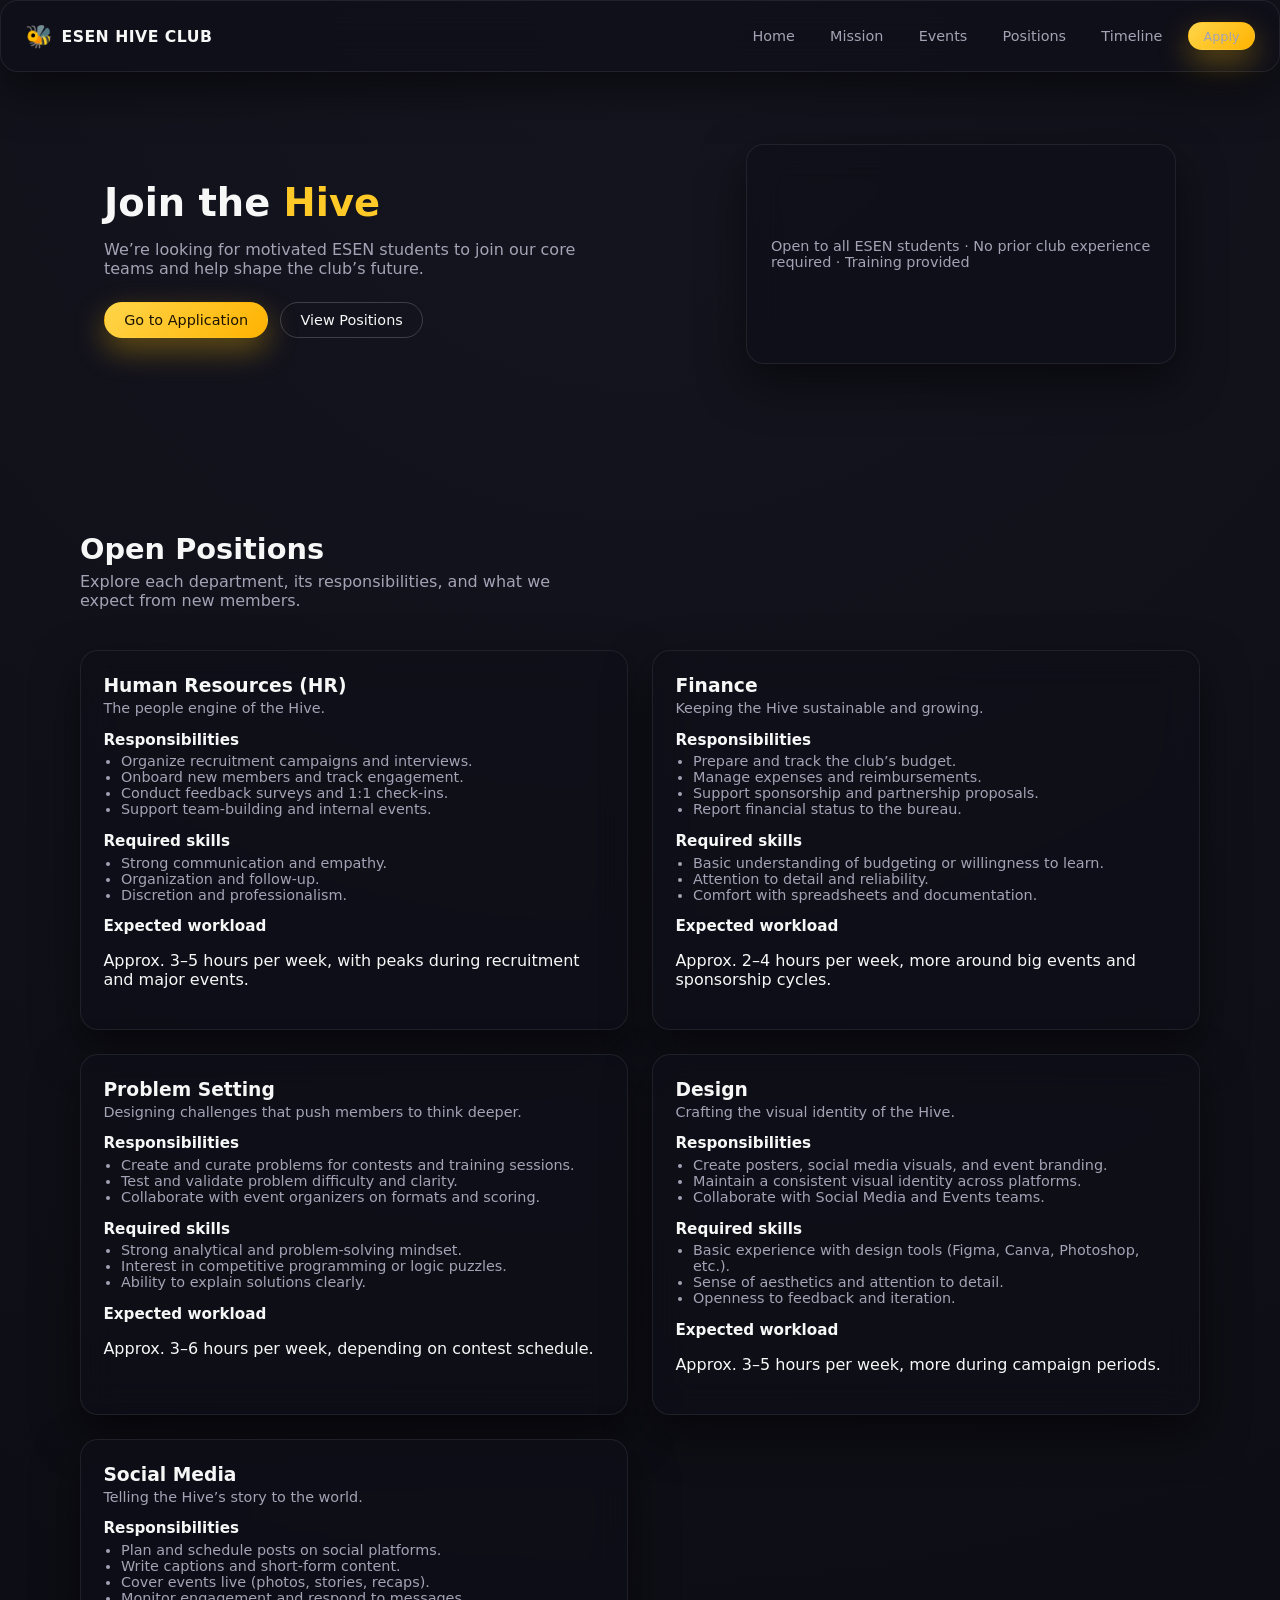
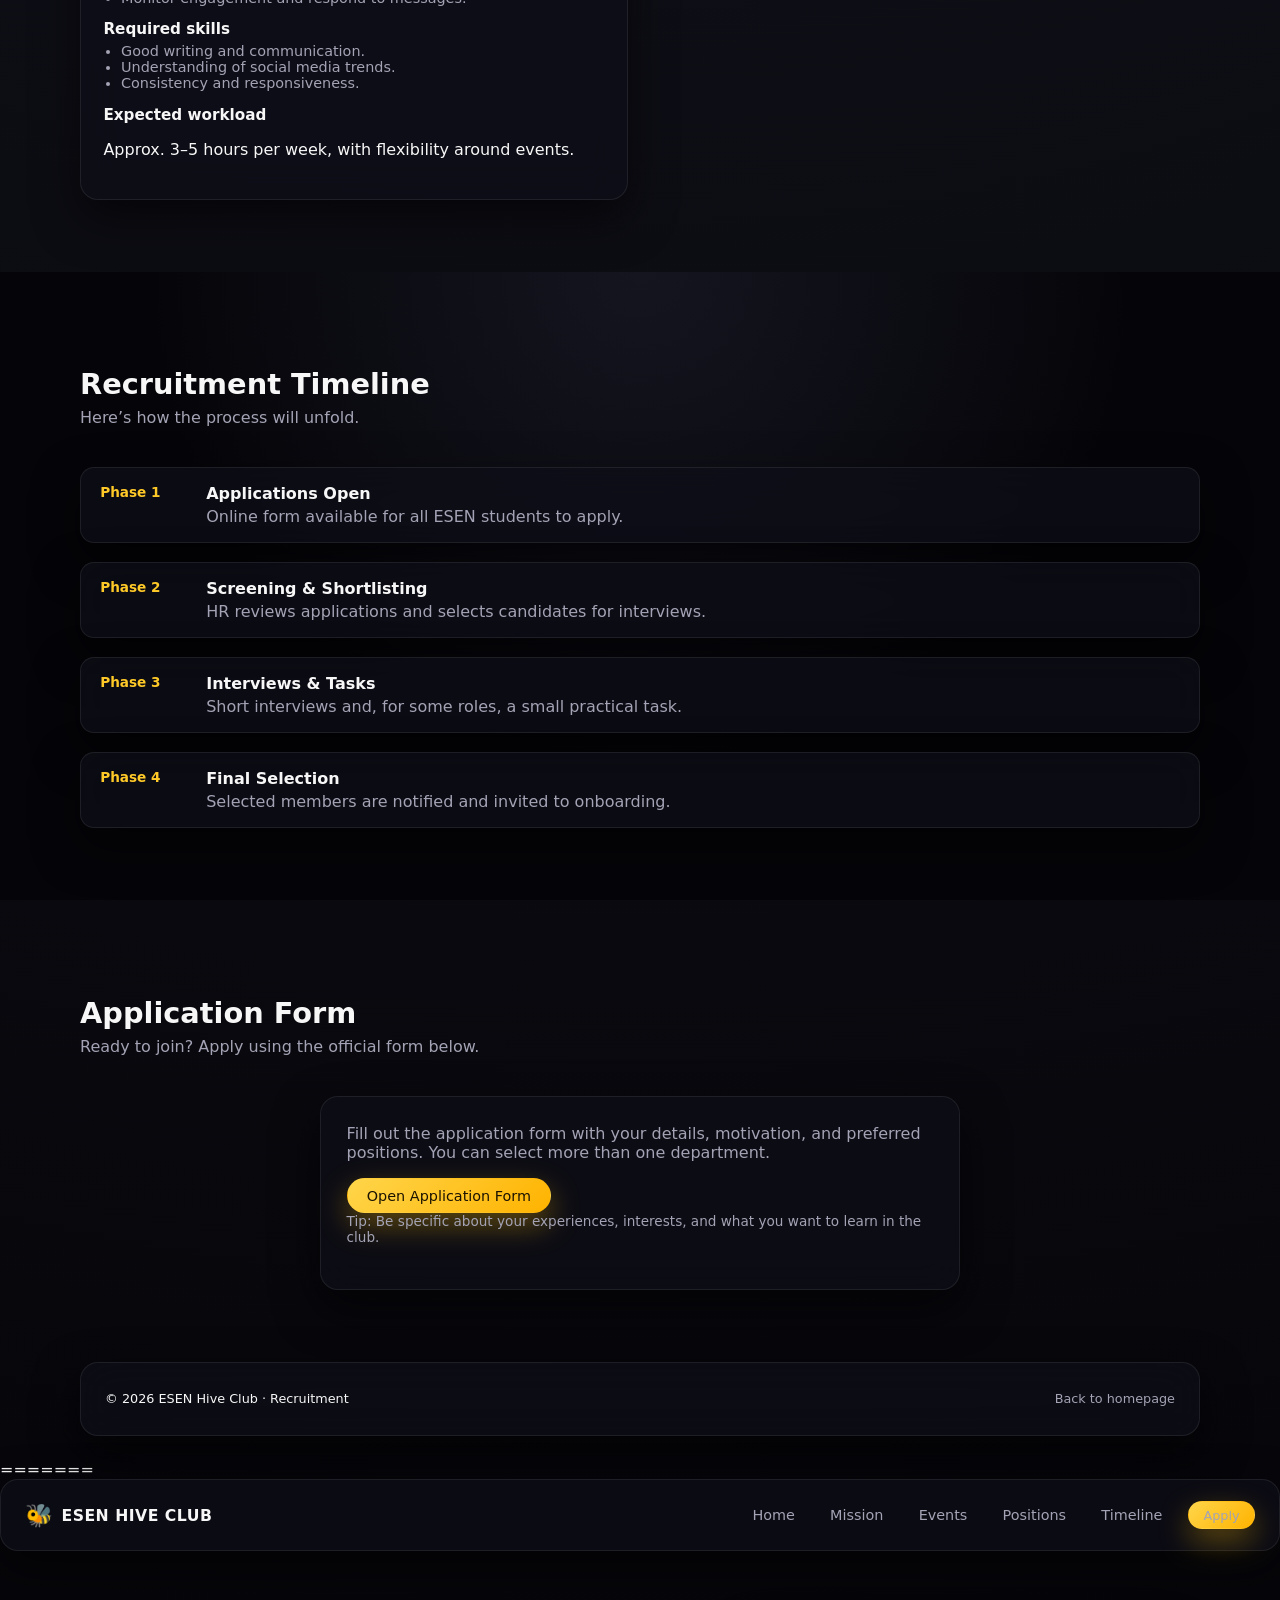
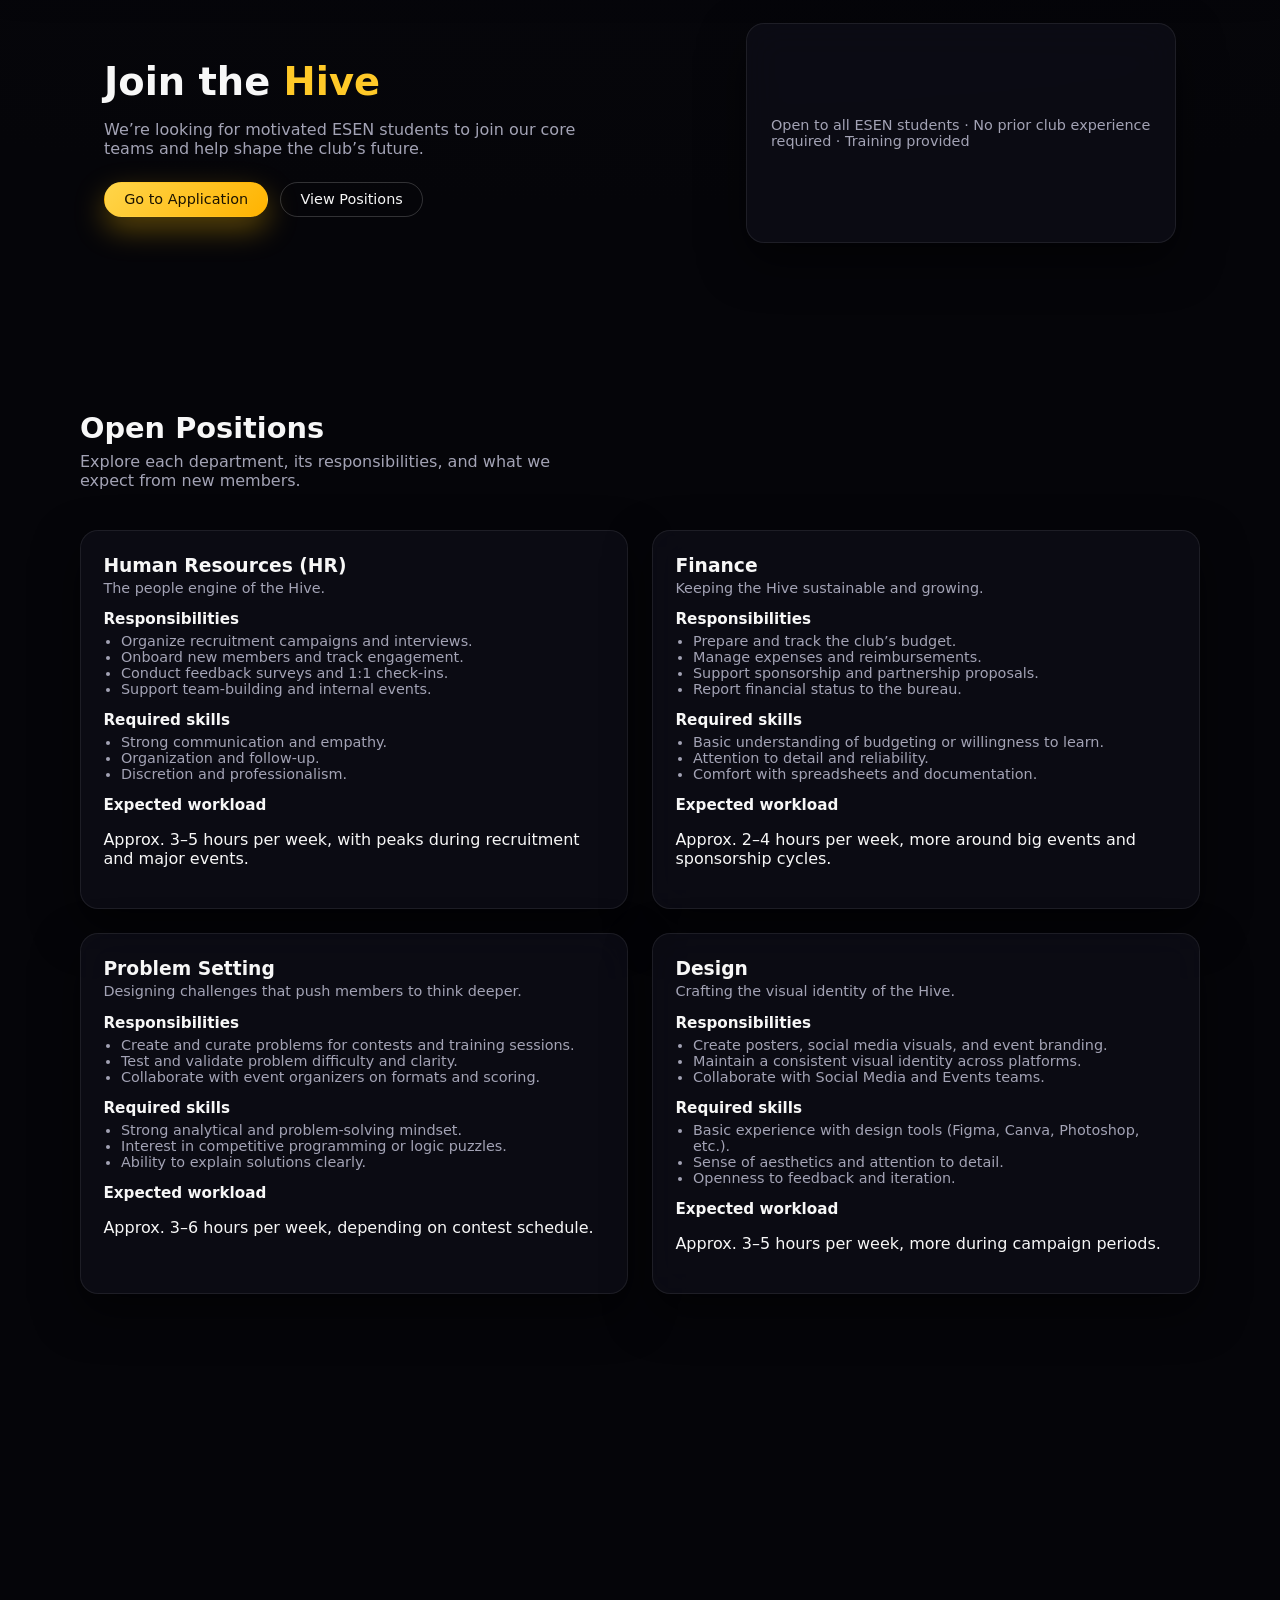
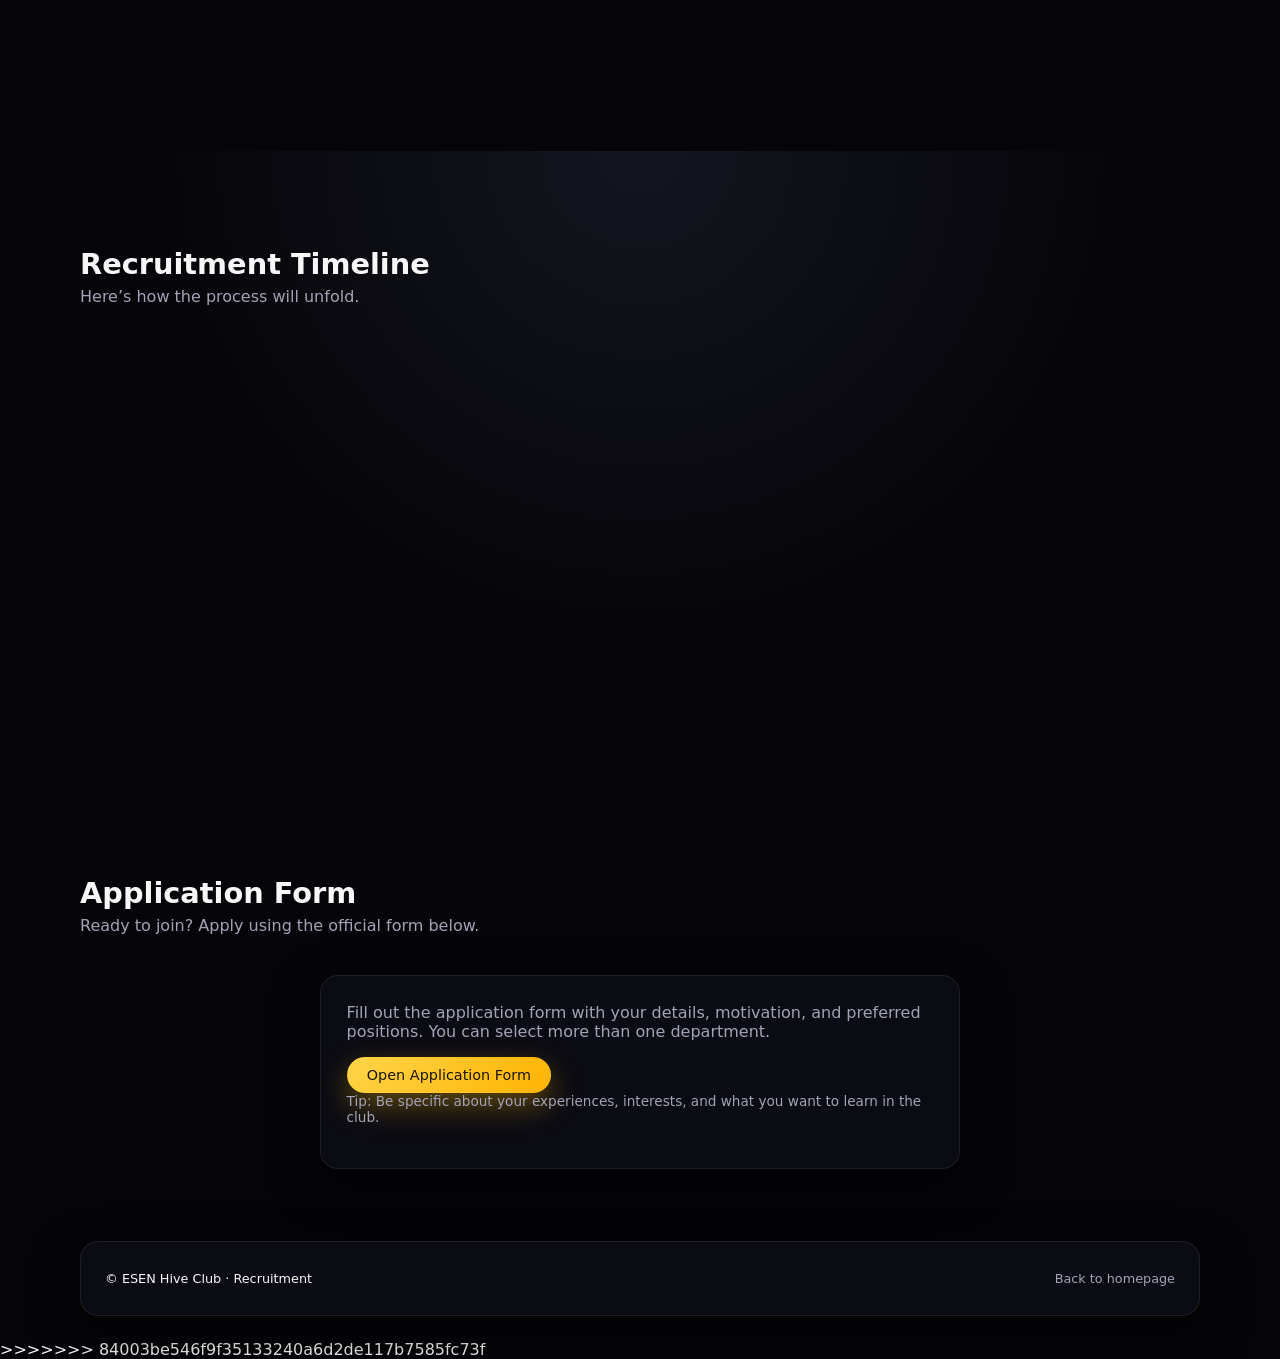
==== commit afc545f2: "change" ====
--- a/recruitement.html
+++ b/recruitement.html
@@ -1,4 +1,3 @@
-<<<<<<< HEAD
 <!DOCTYPE html>
 <html lang="en">
 <head>
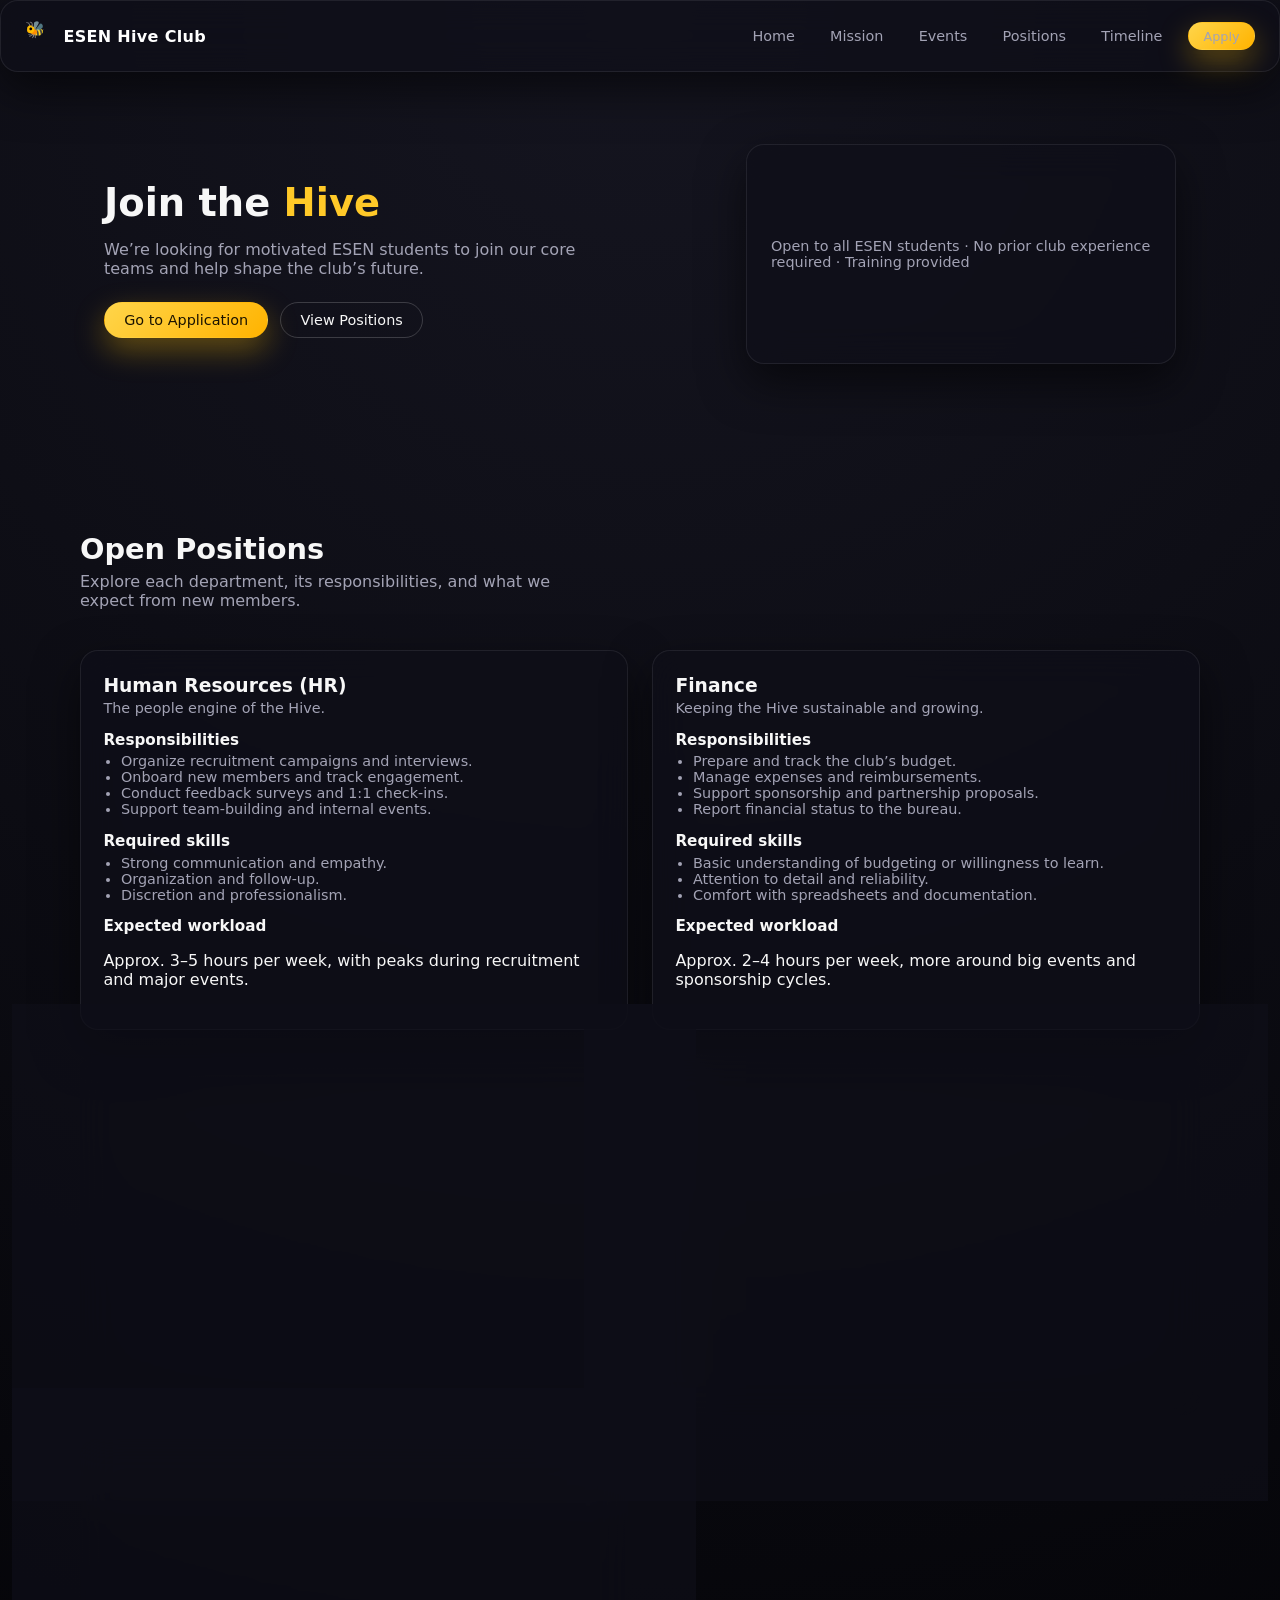
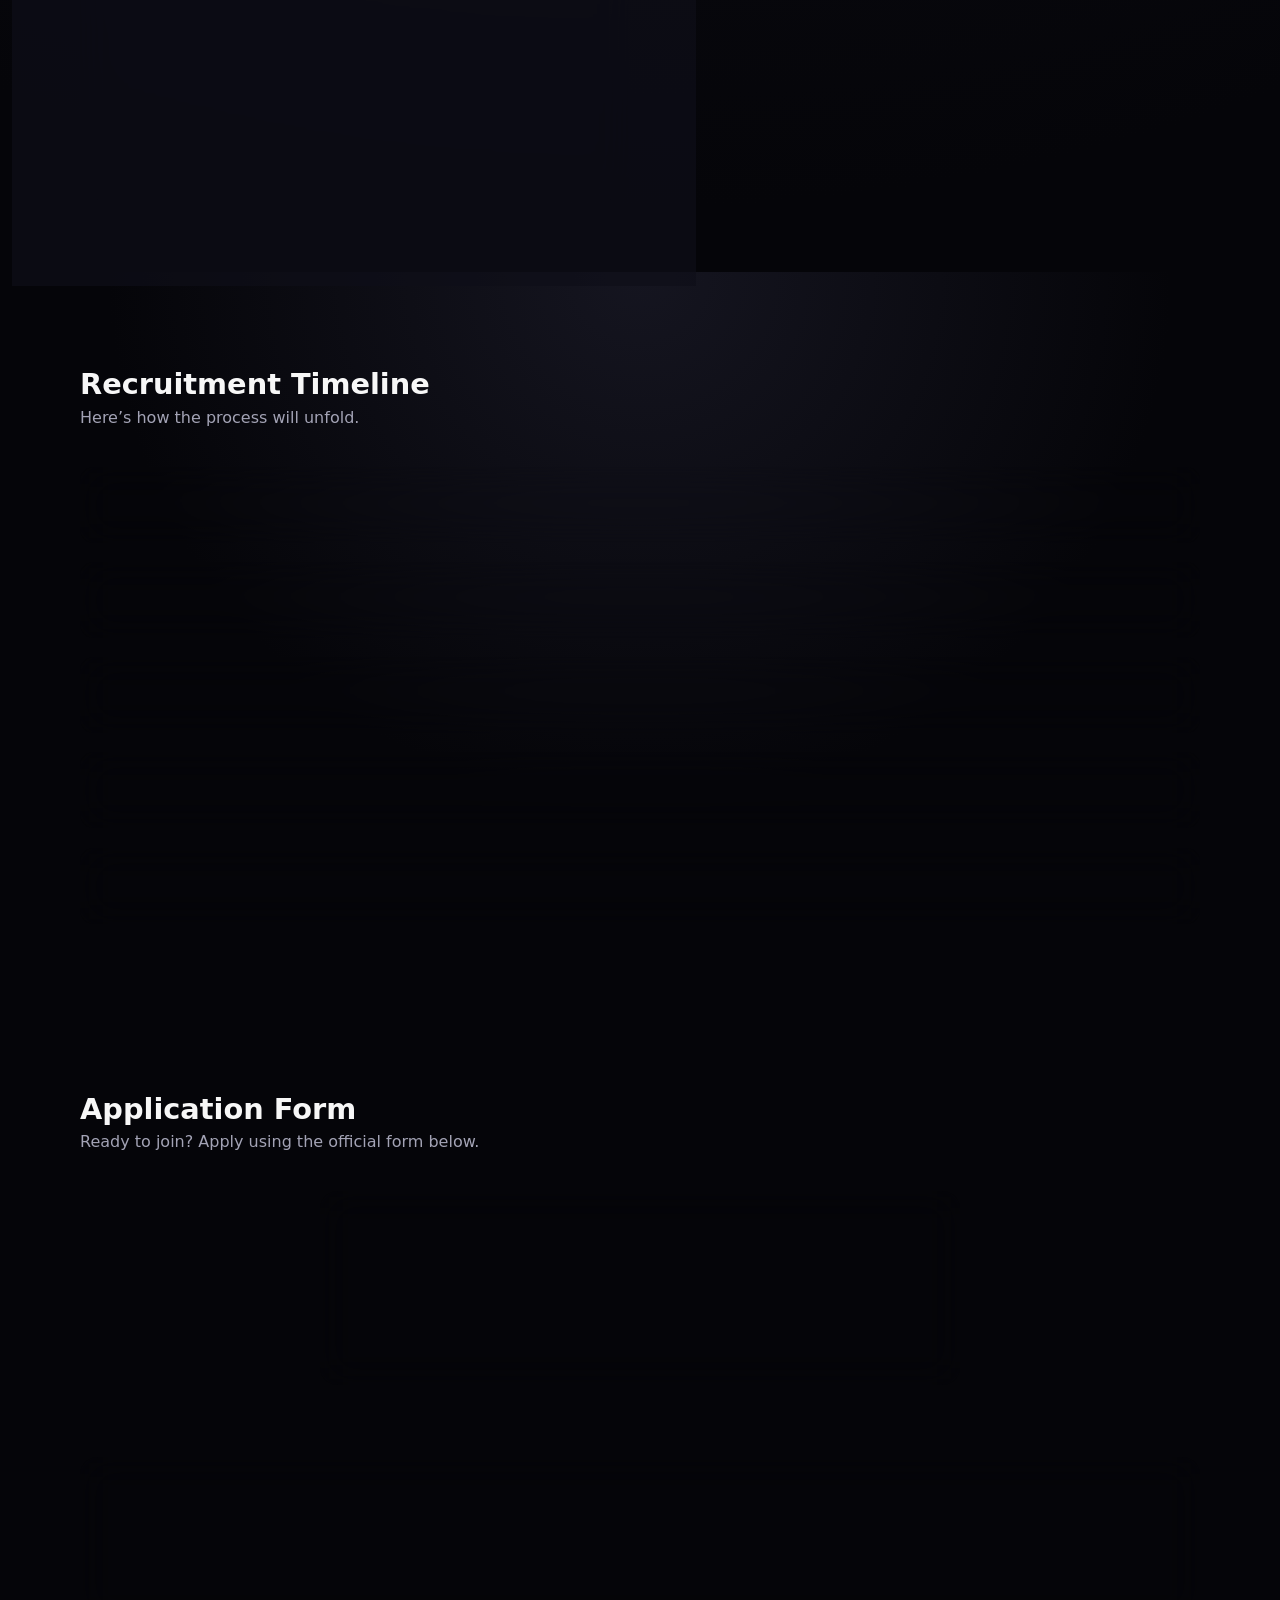
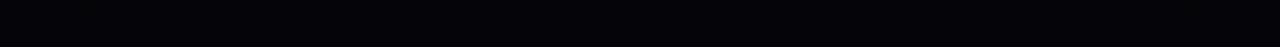
==== commit 8623c2b5: "update" ====
--- a/recruitement.html
+++ b/recruitement.html
@@ -171,26 +171,33 @@
         <div class="timeline-item glass fade-in">
           <div class="timeline-date">Phase 1</div>
           <div class="timeline-content">
-            <h3>Applications Open</h3>
+            <h3>Applications Open : 22 juin</h3>
             <p>Online form available for all ESEN students to apply.</p>
           </div>
         </div>
-        <div class="timeline-item glass fade-in">
+           <div class="timeline-item glass fade-in">
           <div class="timeline-date">Phase 2</div>
+          <div class="timeline-content">
+            <h3>Application close : 7 july</h3>
+            <p>Application will close!!</p>
+          </div>
+        </div>
+        <div class="timeline-item glass fade-in">
+          <div class="timeline-date">Phase 3</div>
           <div class="timeline-content">
             <h3>Screening & Shortlisting</h3>
             <p>HR reviews applications and selects candidates for interviews.</p>
           </div>
         </div>
         <div class="timeline-item glass fade-in">
-          <div class="timeline-date">Phase 3</div>
+          <div class="timeline-date">Phase 4</div>
           <div class="timeline-content">
             <h3>Interviews & Tasks</h3>
             <p>Short interviews and, for some roles, a small practical task.</p>
           </div>
         </div>
         <div class="timeline-item glass fade-in">
-          <div class="timeline-date">Phase 4</div>
+          <div class="timeline-date">Phase 5</div>
           <div class="timeline-content">
             <h3>Final Selection</h3>
             <p>Selected members are notified and invited to onboarding.</p>
@@ -226,239 +233,12 @@
     <p class="footer-links">
       <a href="index.html">Back to homepage</a>
     </p>
+      <div class="footer-contact">
+    <p><strong>Contact</strong></p>
+    <p>Email: <a href="hive-club@esen.tn">hive-club@esen.tn</a></p>
+    <p>Phone: <a href="tel:+21696688772">+216 96 688 772</a></p>
+    <p>Instagram: <a href="https://www.instagram.com/hive_club_esen?igsh=MTZuZHlxeDU4em9nMg==" target="_blank">@esenhiveclub</a></p>
+  </div>
   </footer>
 </body>
 </html>
-=======
-<!DOCTYPE html>
-<html lang="en">
-<head>
-  <meta charset="UTF-8" />
-  <meta name="viewport" content="width=device-width, initial-scale=1.0" />
-  <title>ESEN Hive Club | Recruitment</title>
-  <link rel="stylesheet" href="styles.css" />
-  <script defer src="script.js"></script>
-</head>
-<body>
-  <header class="header glass">
-    <div class="logo">
-      <span class="logo-icon">🐝</span>
-      <span class="logo-text">ESEN Hive Club</span>
-    </div>
-    <nav class="nav">
-      <ul class="nav-links">
-        <li><a href="index.html#hero">Home</a></li>
-        <li><a href="index.html#mission">Mission</a></li>
-        <li><a href="index.html#events">Events</a></li>
-        <li><a href="#positions">Positions</a></li>
-        <li><a href="#timeline">Timeline</a></li>
-        <li><a href="#apply" class="btn-primary small">Apply</a></li>
-      </ul>
-      <button class="nav-toggle" aria-label="Toggle navigation">
-        <span></span><span></span><span></span>
-      </button>
-    </nav>
-  </header>
-
-  <main>
-    <!-- Intro -->
-    <section class="hero section recruitment-hero">
-      <div class="hero-content">
-        <h1 class="hero-title">Join the <span>Hive</span></h1>
-        <p class="hero-subtitle">
-          We’re looking for motivated ESEN students to join our core teams and help shape the club’s future.
-        </p>
-        <div class="hero-actions">
-          <a href="https://forms.gle/Jb8baFyZG526Vrcs8" class="btn-primary">Go to Application</a>
-          <a href="#positions" class="btn-secondary">View Positions</a>
-        </div>
-      </div>
-      <div class="hero-visual glass">
-        <p class="hero-note">
-          Open to all ESEN students · No prior club experience required · Training provided
-        </p>
-      </div>
-    </section>
-
-    <!-- Positions -->
-    <section id="positions" class="section">
-      <div class="section-header">
-        <h2>Open Positions</h2>
-        <p>Explore each department, its responsibilities, and what we expect from new members.</p>
-      </div>
-
-      <div class="positions-grid">
-        <!-- HR -->
-        <article class="position-card glass fade-in">
-          <h3>Human Resources (HR)</h3>
-          <p class="position-tagline">The people engine of the Hive.</p>
-          <h4>Responsibilities</h4>
-          <ul>
-            <li>Organize recruitment campaigns and interviews.</li>
-            <li>Onboard new members and track engagement.</li>
-            <li>Conduct feedback surveys and 1:1 check-ins.</li>
-            <li>Support team-building and internal events.</li>
-          </ul>
-          <h4>Required skills</h4>
-          <ul>
-            <li>Strong communication and empathy.</li>
-            <li>Organization and follow-up.</li>
-            <li>Discretion and professionalism.</li>
-          </ul>
-          <h4>Expected workload</h4>
-          <p>Approx. 3–5 hours per week, with peaks during recruitment and major events.</p>
-        </article>
-
-        <!-- Finance -->
-        <article class="position-card glass fade-in">
-          <h3>Finance</h3>
-          <p class="position-tagline">Keeping the Hive sustainable and growing.</p>
-          <h4>Responsibilities</h4>
-          <ul>
-            <li>Prepare and track the club’s budget.</li>
-            <li>Manage expenses and reimbursements.</li>
-            <li>Support sponsorship and partnership proposals.</li>
-            <li>Report financial status to the bureau.</li>
-          </ul>
-          <h4>Required skills</h4>
-          <ul>
-            <li>Basic understanding of budgeting or willingness to learn.</li>
-            <li>Attention to detail and reliability.</li>
-            <li>Comfort with spreadsheets and documentation.</li>
-          </ul>
-          <h4>Expected workload</h4>
-          <p>Approx. 2–4 hours per week, more around big events and sponsorship cycles.</p>
-        </article>
-
-        <!-- Problem Setting -->
-        <article class="position-card glass fade-in">
-          <h3>Problem Setting</h3>
-          <p class="position-tagline">Designing challenges that push members to think deeper.</p>
-          <h4>Responsibilities</h4>
-          <ul>
-            <li>Create and curate problems for contests and training sessions.</li>
-            <li>Test and validate problem difficulty and clarity.</li>
-            <li>Collaborate with event organizers on formats and scoring.</li>
-          </ul>
-          <h4>Required skills</h4>
-          <ul>
-            <li>Strong analytical and problem-solving mindset.</li>
-            <li>Interest in competitive programming or logic puzzles.</li>
-            <li>Ability to explain solutions clearly.</li>
-          </ul>
-          <h4>Expected workload</h4>
-          <p>Approx. 3–6 hours per week, depending on contest schedule.</p>
-        </article>
-
-        <!-- Design -->
-        <article class="position-card glass fade-in">
-          <h3>Design</h3>
-          <p class="position-tagline">Crafting the visual identity of the Hive.</p>
-          <h4>Responsibilities</h4>
-          <ul>
-            <li>Create posters, social media visuals, and event branding.</li>
-            <li>Maintain a consistent visual identity across platforms.</li>
-            <li>Collaborate with Social Media and Events teams.</li>
-          </ul>
-          <h4>Required skills</h4>
-          <ul>
-            <li>Basic experience with design tools (Figma, Canva, Photoshop, etc.).</li>
-            <li>Sense of aesthetics and attention to detail.</li>
-            <li>Openness to feedback and iteration.</li>
-          </ul>
-          <h4>Expected workload</h4>
-          <p>Approx. 3–5 hours per week, more during campaign periods.</p>
-        </article>
-
-        <!-- Social Media -->
-        <article class="position-card glass fade-in">
-          <h3>Social Media</h3>
-          <p class="position-tagline">Telling the Hive’s story to the world.</p>
-          <h4>Responsibilities</h4>
-          <ul>
-            <li>Plan and schedule posts on social platforms.</li>
-            <li>Write captions and short-form content.</li>
-            <li>Cover events live (photos, stories, recaps).</li>
-            <li>Monitor engagement and respond to messages.</li>
-          </ul>
-          <h4>Required skills</h4>
-          <ul>
-            <li>Good writing and communication.</li>
-            <li>Understanding of social media trends.</li>
-            <li>Consistency and responsiveness.</li>
-          </ul>
-          <h4>Expected workload</h4>
-          <p>Approx. 3–5 hours per week, with flexibility around events.</p>
-        </article>
-      </div>
-    </section>
-
-    <!-- Timeline -->
-    <section id="timeline" class="section alt">
-      <div class="section-header">
-        <h2>Recruitment Timeline</h2>
-        <p>Here’s how the process will unfold.</p>
-      </div>
-      <div class="timeline">
-        <div class="timeline-item glass fade-in">
-          <div class="timeline-date">Phase 1</div>
-          <div class="timeline-content">
-            <h3>Applications Open</h3>
-            <p>Online form available for all ESEN students to apply.</p>
-          </div>
-        </div>
-        <div class="timeline-item glass fade-in">
-          <div class="timeline-date">Phase 2</div>
-          <div class="timeline-content">
-            <h3>Screening & Shortlisting</h3>
-            <p>HR reviews applications and selects candidates for interviews.</p>
-          </div>
-        </div>
-        <div class="timeline-item glass fade-in">
-          <div class="timeline-date">Phase 3</div>
-          <div class="timeline-content">
-            <h3>Interviews & Tasks</h3>
-            <p>Short interviews and, for some roles, a small practical task.</p>
-          </div>
-        </div>
-        <div class="timeline-item glass fade-in">
-          <div class="timeline-date">Phase 4</div>
-          <div class="timeline-content">
-            <h3>Final Selection</h3>
-            <p>Selected members are notified and invited to onboarding.</p>
-          </div>
-        </div>
-      </div>
-    </section>
-
-    <!-- Application -->
-    <section id="apply" class="section">
-      <div class="section-header">
-        <h2>Application Form</h2>
-        <p>Ready to join? Apply using the official form below.</p>
-      </div>
-      <div class="apply-card glass">
-        <p>
-          Fill out the application form with your details, motivation, and preferred positions. You can select more than
-          one department.
-        </p>
-        <!-- Replace the href with your real form link (e.g., Google Form) -->
-        <a href="https://forms.gle/Jb8baFyZG526Vrcs8" target="_blank" class="btn-primary">
-          Open Application Form
-        </a>
-        <p class="apply-note">
-          Tip: Be specific about your experiences, interests, and what you want to learn in the club.
-        </p>
-      </div>
-    </section>
-  </main>
-
-  <footer class="footer glass">
-    <p>© <span id="year"></span> ESEN Hive Club · Recruitment</p>
-    <p class="footer-links">
-      <a href="index.html">Back to homepage</a>
-    </p>
-  </footer>
-</body>
-</html>
->>>>>>> 84003be546f9f35133240a6d2de117b7585fc73f
--- a/styles.css
+++ b/styles.css
@@ -1,587 +1,651 @@
-:root {
-  --bg: #050509;
-  --bg-alt: #0b0b12;
-  --accent: #ffc928;
-  --accent-soft: rgba(255, 201, 40, 0.15);
-  --text: #f7f7f7;
-  --muted: #a3a3b5;
-  --glass-bg: rgba(15, 15, 25, 0.7);
-  --border: rgba(255, 255, 255, 0.08);
-  --radius-lg: 18px;
-  --radius-md: 14px;
-  --shadow-soft: 0 18px 45px rgba(0, 0, 0, 0.55);
-  --transition-fast: 0.2s ease-out;
-  --transition-med: 0.35s ease-out;
-  --nav-height: 72px;
-  --max-width: 1120px;
-  --font-main: system-ui, -apple-system, BlinkMacSystemFont, "SF Pro Text", "Segoe UI", sans-serif;
-}
-
-*,
-*::before,
-*::after {
-  box-sizing: border-box;
-}
-
-html,
-body {
-  margin: 0;
-  padding: 0;
-  font-family: var(--font-main);
-  background: radial-gradient(circle at top, #151520 0, #050509 55%);
-  color: var(--text);
-  scroll-behavior: smooth;
-}
-
-body {
-  min-height: 100vh;
-}
-
-/* Layout */
-
-.header {
-  position: sticky;
-  top: 0;
-  z-index: 50;
-  display: flex;
-  align-items: center;
-  justify-content: space-between;
-  padding: 0 1.5rem;
-  height: var(--nav-height);
-  backdrop-filter: blur(18px);
-  border-bottom: 1px solid var(--border);
-}
-
-.logo {
-  display: flex;
-  align-items: center;
-  gap: 0.5rem;
-  font-weight: 600;
-  letter-spacing: 0.03em;
-}
-
-.logo-icon {
-  font-size: 1.4rem;
-}
-
-.logo-text {
-  font-size: 0.98rem;
-  text-transform: uppercase;
-}
-
-.nav {
-  display: flex;
-  align-items: center;
-}
-
-.nav-links {
-  display: flex;
-  align-items: center;
-  gap: 1rem;
-  list-style: none;
-  margin: 0;
-  padding: 0;
-}
-
-.nav-links a {
-  color: var(--muted);
-  text-decoration: none;
-  font-size: 0.9rem;
-  padding: 0.4rem 0.6rem;
-  border-radius: 999px;
-  transition: color var(--transition-fast), background var(--transition-fast),
-    transform var(--transition-fast);
-}
-
-.nav-links a:hover {
-  color: var(--text);
-  background: rgba(255, 255, 255, 0.04);
-  transform: translateY(-1px);
-}
-
-/* Mobile nav toggle */
-
-.nav-toggle {
-  display: none;
-  flex-direction: column;
-  gap: 4px;
-  background: none;
-  border: none;
-  padding: 0.25rem;
-  cursor: pointer;
-}
-
-.nav-toggle span {
-  width: 20px;
-  height: 2px;
-  background: var(--text);
-  border-radius: 999px;
-}
-
-/* Sections */
-
-.section {
-  padding: 4.5rem 1.5rem;
-}
-
-.section.alt {
-  background: radial-gradient(circle at top, #151520 0, #050509 55%);
-}
-
-.section-header {
-  max-width: var(--max-width);
-  margin: 0 auto 2.5rem;
-  text-align: left;
-}
-
-.section-header h2 {
-  font-size: 1.8rem;
-  margin-bottom: 0.4rem;
-}
-
-.section-header p {
-  margin: 0;
-  color: var(--muted);
-  max-width: 520px;
-}
-
-/* Hero */
-
-.hero {
-  max-width: var(--max-width);
-  margin: 0 auto;
-  display: grid;
-  grid-template-columns: minmax(0, 1.4fr) minmax(0, 1fr);
-  gap: 2.5rem;
-  align-items: center;
-}
-
-.hero-title {
-  font-size: 2.4rem;
-  line-height: 1.1;
-  margin-bottom: 0.75rem;
-}
-
-.hero-title span {
-  color: var(--accent);
-}
-
-.hero-subtitle {
-  color: var(--muted);
-  max-width: 520px;
-  margin-bottom: 1.5rem;
-}
-
-.hero-actions {
-  display: flex;
-  flex-wrap: wrap;
-  gap: 0.75rem;
-  margin-bottom: 1.25rem;
-}
-
-.hero-tags {
-  display: flex;
-  flex-wrap: wrap;
-  gap: 0.5rem;
-}
-
-.tag {
-  font-size: 0.75rem;
-  padding: 0.25rem 0.7rem;
-  border-radius: 999px;
-  background: rgba(255, 255, 255, 0.04);
-  color: var(--muted);
-}
-
-.hero-visual {
-  position: relative;
-  padding: 1.5rem;
-  border-radius: var(--radius-lg);
-  min-height: 220px;
-  display: flex;
-  flex-direction: column;
-  justify-content: space-between;
-}
-
-.hero-orbit {
-  position: absolute;
-  inset: 0;
-  border-radius: inherit;
-  background: radial-gradient(circle at 20% 0, var(--accent-soft), transparent 55%);
-  opacity: 0.7;
-  pointer-events: none;
-}
-
-.hero-stats {
-  position: relative;
-  display: grid;
-  grid-template-columns: repeat(2, minmax(0, 1fr));
-  gap: 1rem;
-}
-
-.stat {
-  padding: 0.75rem 0.9rem;
-  border-radius: var(--radius-md);
-  border: 1px solid rgba(255, 255, 255, 0.06);
-  background: rgba(5, 5, 12, 0.7);
-}
-
-.stat-number {
-  display: block;
-  font-weight: 600;
-  font-size: 1.1rem;
-}
-
-.stat-label {
-  font-size: 0.75rem;
-  color: var(--muted);
-}
-
-/* Recruitment hero */
-
-.recruitment-hero .hero-visual {
-  justify-content: center;
-}
-
-.hero-note {
-  position: relative;
-  font-size: 0.9rem;
-  color: var(--muted);
-}
-
-/* Buttons */
-
-.btn-primary,
-.btn-secondary {
-  display: inline-flex;
-  align-items: center;
-  justify-content: center;
-  padding: 0.55rem 1.2rem;
-  border-radius: 999px;
-  border: 1px solid transparent;
-  font-size: 0.9rem;
-  font-weight: 500;
-  text-decoration: none;
-  cursor: pointer;
-  transition: background var(--transition-med), color var(--transition-med),
-    transform var(--transition-fast), box-shadow var(--transition-fast);
-}
-
-.btn-primary {
-  background: linear-gradient(135deg, #ffd54a, #ffb300);
-  color: #1b1300;
-  box-shadow: 0 12px 30px rgba(255, 193, 7, 0.35);
-}
-
-.btn-primary:hover {
-  transform: translateY(-1px);
-  box-shadow: 0 16px 40px rgba(255, 193, 7, 0.45);
-}
-
-.btn-secondary {
-  background: transparent;
-  color: var(--text);
-  border-color: rgba(255, 255, 255, 0.18);
-}
-
-.btn-secondary:hover {
-  background: rgba(255, 255, 255, 0.06);
-}
-
-.btn-primary.small {
-  padding: 0.35rem 0.9rem;
-  font-size: 0.8rem;
-}
-
-/* Cards & glassmorphism */
-
-.glass {
-  background: var(--glass-bg);
-  border-radius: var(--radius-lg);
-  border: 1px solid var(--border);
-  box-shadow: var(--shadow-soft);
-  backdrop-filter: blur(18px);
-}
-
-.card {
-  padding: 1.4rem 1.3rem;
-}
-
-.grid-3 {
-  max-width: var(--max-width);
-  margin: 0 auto;
-  display: grid;
-  grid-template-columns: repeat(3, minmax(0, 1fr));
-  gap: 1.5rem;
-}
-
-/* Gallery */
-
-.gallery-grid {
-  max-width: var(--max-width);
-  margin: 0 auto;
-  display: grid;
-  grid-template-columns: repeat(3, minmax(0, 1fr));
-  gap: 1rem;
-}
-
-.gallery-item {
-  border-radius: var(--radius-md);
-  min-height: 140px;
-  background-image: linear-gradient(135deg, rgba(255, 201, 40, 0.25), transparent),
-    radial-gradient(circle at bottom, rgba(255, 255, 255, 0.06), transparent);
-}
-
-/* News */
-
-.badge {
-  display: inline-block;
-  font-size: 0.7rem;
-  padding: 0.15rem 0.55rem;
-  border-radius: 999px;
-  background: rgba(255, 201, 40, 0.12);
-  color: var(--accent);
-  margin-bottom: 0.5rem;
-}
-
-.link {
-  display: inline-flex;
-  align-items: center;
-  gap: 0.25rem;
-  font-size: 0.85rem;
-  color: var(--accent);
-  text-decoration: none;
-  margin-top: 0.5rem;
-}
-
-.link:hover {
-  text-decoration: underline;
-}
-
-.meta {
-  font-size: 0.8rem;
-  color: var(--muted);
-}
-
-/* Timeline */
-
-.timeline {
-  max-width: var(--max-width);
-  margin: 0 auto;
-  display: grid;
-  gap: 1.2rem;
-}
-
-.timeline-item {
-  display: grid;
-  grid-template-columns: 90px minmax(0, 1fr);
-  gap: 1rem;
-  padding: 1rem 1.2rem;
-  border-radius: var(--radius-md);
-}
-
-.timeline-date {
-  font-size: 0.85rem;
-  font-weight: 600;
-  color: var(--accent);
-}
-
-.timeline-content h3 {
-  margin: 0 0 0.25rem;
-  font-size: 1rem;
-}
-
-.timeline-content p {
-  margin: 0;
-  color: var(--muted);
-}
-
-/* Bureau */
-
-.bureau-grid {
-  max-width: var(--max-width);
-  margin: 0 auto;
-  display: grid;
-  grid-template-columns: repeat(3, minmax(0, 1fr));
-  gap: 1.3rem;
-}
-
-.bureau-card {
-  padding: 1.3rem 1.2rem;
-  text-align: left;
-}
-
-.avatar {
-  width: 40px;
-  height: 40px;
-  border-radius: 999px;
-  background: radial-gradient(circle at 30% 0, #ffe082, #ffb300);
-  display: flex;
-  align-items: center;
-  justify-content: center;
-  font-weight: 600;
-  color: #1b1300;
-  margin-bottom: 0.7rem;
-}
-
-/* Recruitment positions */
-
-.positions-grid {
-  max-width: var(--max-width);
-  margin: 0 auto;
-  display: grid;
-  grid-template-columns: repeat(2, minmax(0, 1fr));
-  gap: 1.5rem;
-}
-
-.position-card {
-  padding: 1.5rem 1.4rem;
-}
-
-.position-card h3 {
-  margin-top: 0;
-  margin-bottom: 0.25rem;
-}
-
-.position-tagline {
-  margin-top: 0;
-  margin-bottom: 0.9rem;
-  color: var(--muted);
-  font-size: 0.9rem;
-}
-
-.position-card h4 {
-  margin: 0.9rem 0 0.3rem;
-  font-size: 0.95rem;
-}
-
-.position-card ul {
-  margin: 0;
-  padding-left: 1.1rem;
-  color: var(--muted);
-  font-size: 0.9rem;
-}
-
-/* Apply section */
-
-.apply-card {
-  max-width: 640px;
-  margin: 0 auto;
-  padding: 1.7rem 1.6rem;
-  text-align: left;
-}
-
-.apply-card p {
-  margin-top: 0;
-  margin-bottom: 1rem;
-  color: var(--muted);
-}
-
-.apply-note {
-  font-size: 0.85rem;
-}
-
-/* Footer */
-
-.footer {
-  max-width: var(--max-width);
-  margin: 0 auto 1.5rem;
-  padding: 1rem 1.5rem;
-  display: flex;
-  flex-wrap: wrap;
-  justify-content: space-between;
-  align-items: center;
-  font-size: 0.8rem;
-}
-
-.footer-links {
-  display: flex;
-  align-items: center;
-  gap: 0.4rem;
-  color: var(--muted);
-}
-
-.footer a {
-  color: var(--muted);
-  text-decoration: none;
-}
-
-.footer a:hover {
-  text-decoration: underline;
-}
-
-/* Animations */
-
-.fade-in {
-  opacity: 0;
-  transform: translateY(12px);
-  transition: opacity 0.5s ease-out, transform 0.5s ease-out;
-}
-
-.fade-in.visible {
-  opacity: 1;
-  transform: translateY(0);
-}
-
-/* Responsive */
-
-@media (max-width: 900px) {
-  .hero {
-    grid-template-columns: minmax(0, 1fr);
-  }
-
-  .hero-visual {
-    order: -1;
-  }
-
-  .grid-3,
-  .gallery-grid,
-  .bureau-grid {
-    grid-template-columns: repeat(2, minmax(0, 1fr));
-  }
-
-  .positions-grid {
-    grid-template-columns: minmax(0, 1fr);
-  }
-}
-
-@media (max-width: 720px) {
-  .header {
-    padding-inline: 1rem;
-  }
-
-  .nav-links {
-    position: fixed;
-    inset: var(--nav-height) 1rem auto 1rem;
-    flex-direction: column;
-    padding: 0.8rem;
-    border-radius: var(--radius-lg);
-    background: rgba(5, 5, 12, 0.96);
-    border: 1px solid var(--border);
-    box-shadow: var(--shadow-soft);
-    transform: translateY(-20px);
-    opacity: 0;
-    pointer-events: none;
-    transition: opacity var(--transition-med), transform var(--transition-med);
-  }
-
-  .nav-links.open {
-    opacity: 1;
-    transform: translateY(0);
-    pointer-events: auto;
-  }
-
-  .nav-toggle {
-    display: flex;
-  }
-
-  .grid-3,
-  .gallery-grid,
-  .bureau-grid {
-    grid-template-columns: minmax(0, 1fr);
-  }
-
-  .section {
-    padding-inline: 1rem;
-  }
-}
+:root {
+  --bg: #050509;
+  --bg-alt: #0b0b12;
+  --accent: #ffc928;
+  --accent-soft: rgba(255, 201, 40, 0.15);
+  --text: #f7f7f7;
+  --muted: #a3a3b5;
+  --glass-bg: rgba(15, 15, 25, 0.7);
+  --border: rgba(255, 255, 255, 0.08);
+  --radius-lg: 18px;
+  --radius-md: 14px;
+  --shadow-soft: 0 18px 45px rgba(0, 0, 0, 0.55);
+  --transition-fast: 0.2s ease-out;
+  --transition-med: 0.35s ease-out;
+  --nav-height: 72px;
+  --max-width: 1120px;
+  --font-main: system-ui, -apple-system, BlinkMacSystemFont, "SF Pro Text", "Segoe UI", sans-serif;
+}
+
+*,
+*::before,
+*::after {
+  box-sizing: border-box;
+}
+
+html,
+body {
+  margin: 0;
+  padding: 0;
+  font-family: var(--font-main);
+  background: radial-gradient(circle at top, #151520 0, #050509 55%);
+  color: var(--text);
+  scroll-behavior: smooth;
+}
+
+body {
+  min-height: 100vh;
+}
+
+/* Layout */
+
+.header {
+  position: sticky;
+  top: 0;
+  z-index: 50;
+  display: flex;
+  align-items: center;
+  justify-content: space-between;
+  padding: 0 1.5rem;
+  height: var(--nav-height);
+  backdrop-filter: blur(18px);
+  border-bottom: 1px solid var(--border);
+}
+
+.logo {
+  display: flex;
+  align-items: center;
+  gap: 0.3rem; /* adjust spacing between logo and text */
+}
+
+.logo-icon {
+  width: 32px; /* adjust size to fit your design */
+  height: 32px;
+  object-fit: contain;
+  margin-right: 0.1rem; /* optional fine-tuning */
+}
+
+.logo-text {
+  font-size: 1rem;
+  font-weight: 600;
+  letter-spacing: 0.02em;
+  color: #fff;
+}
+
+
+.nav {
+  display: flex;
+  align-items: center;
+}
+
+.nav-links {
+  display: flex;
+  align-items: center;
+  gap: 1rem;
+  list-style: none;
+  margin: 0;
+  padding: 0;
+}
+
+.nav-links a {
+  color: var(--muted);
+  text-decoration: none;
+  font-size: 0.9rem;
+  padding: 0.4rem 0.6rem;
+  border-radius: 999px;
+  transition: color var(--transition-fast), background var(--transition-fast),
+    transform var(--transition-fast);
+}
+
+.nav-links a:hover {
+  color: var(--text);
+  background: rgba(255, 255, 255, 0.04);
+  transform: translateY(-1px);
+}
+
+/* Mobile nav toggle */
+
+.nav-toggle {
+  display: none;
+  flex-direction: column;
+  gap: 4px;
+  background: none;
+  border: none;
+  padding: 0.25rem;
+  cursor: pointer;
+}
+
+.nav-toggle span {
+  width: 20px;
+  height: 2px;
+  background: var(--text);
+  border-radius: 999px;
+}
+
+/* Sections */
+
+.section {
+  padding: 4.5rem 1.5rem;
+}
+
+.section.alt {
+  background: radial-gradient(circle at top, #151520 0, #050509 55%);
+}
+
+.section-header {
+  max-width: var(--max-width);
+  margin: 0 auto 2.5rem;
+  text-align: left;
+}
+
+.section-header h2 {
+  font-size: 1.8rem;
+  margin-bottom: 0.4rem;
+}
+
+.section-header p {
+  margin: 0;
+  color: var(--muted);
+  max-width: 520px;
+}
+
+/* Hero */
+
+.hero {
+  max-width: var(--max-width);
+  margin: 0 auto;
+  display: grid;
+  grid-template-columns: minmax(0, 1.4fr) minmax(0, 1fr);
+  gap: 2.5rem;
+  align-items: center;
+}
+
+.hero-title {
+  font-size: 2.4rem;
+  line-height: 1.1;
+  margin-bottom: 0.75rem;
+}
+
+.hero-title span {
+  color: var(--accent);
+}
+
+.hero-subtitle {
+  color: var(--muted);
+  max-width: 520px;
+  margin-bottom: 1.5rem;
+}
+
+.hero-actions {
+  display: flex;
+  flex-wrap: wrap;
+  gap: 0.75rem;
+  margin-bottom: 1.25rem;
+}
+
+.hero-tags {
+  display: flex;
+  flex-wrap: wrap;
+  gap: 0.5rem;
+}
+
+.tag {
+  font-size: 0.75rem;
+  padding: 0.25rem 0.7rem;
+  border-radius: 999px;
+  background: rgba(255, 255, 255, 0.04);
+  color: var(--muted);
+}
+
+.hero-visual {
+  position: relative;
+  padding: 1.5rem;
+  border-radius: var(--radius-lg);
+  min-height: 220px;
+  display: flex;
+  flex-direction: column;
+  justify-content: space-between;
+}
+
+.hero-orbit {
+  position: absolute;
+  inset: 0;
+  border-radius: inherit;
+  background: radial-gradient(circle at 20% 0, var(--accent-soft), transparent 55%);
+  opacity: 0.7;
+  pointer-events: none;
+}
+
+.hero-stats {
+  position: relative;
+  display: grid;
+  grid-template-columns: repeat(2, minmax(0, 1fr));
+  gap: 1rem;
+}
+
+.stat {
+  padding: 0.75rem 0.9rem;
+  border-radius: var(--radius-md);
+  border: 1px solid rgba(255, 255, 255, 0.06);
+  background: rgba(5, 5, 12, 0.7);
+}
+
+.stat-number {
+  display: block;
+  font-weight: 600;
+  font-size: 1.1rem;
+}
+
+.stat-label {
+  font-size: 0.75rem;
+  color: var(--muted);
+}
+
+/* Recruitment hero */
+
+.recruitment-hero .hero-visual {
+  justify-content: center;
+}
+
+.hero-note {
+  position: relative;
+  font-size: 0.9rem;
+  color: var(--muted);
+}
+
+/* Buttons */
+
+.btn-primary,
+.btn-secondary {
+  display: inline-flex;
+  align-items: center;
+  justify-content: center;
+  padding: 0.55rem 1.2rem;
+  border-radius: 999px;
+  border: 1px solid transparent;
+  font-size: 0.9rem;
+  font-weight: 500;
+  text-decoration: none;
+  cursor: pointer;
+  transition: background var(--transition-med), color var(--transition-med),
+    transform var(--transition-fast), box-shadow var(--transition-fast);
+}
+
+.btn-primary {
+  background: linear-gradient(135deg, #ffd54a, #ffb300);
+  color: #1b1300;
+  box-shadow: 0 12px 30px rgba(255, 193, 7, 0.35);
+}
+
+.btn-primary:hover {
+  transform: translateY(-1px);
+  box-shadow: 0 16px 40px rgba(255, 193, 7, 0.45);
+}
+
+.btn-secondary {
+  background: transparent;
+  color: var(--text);
+  border-color: rgba(255, 255, 255, 0.18);
+}
+
+.btn-secondary:hover {
+  background: rgba(255, 255, 255, 0.06);
+}
+
+.btn-primary.small {
+  padding: 0.35rem 0.9rem;
+  font-size: 0.8rem;
+}
+
+/* Cards & glassmorphism */
+
+.glass {
+  background: var(--glass-bg);
+  border-radius: var(--radius-lg);
+  border: 1px solid var(--border);
+  box-shadow: var(--shadow-soft);
+  backdrop-filter: blur(18px);
+}
+
+.card {
+  padding: 1.4rem 1.3rem;
+}
+
+.grid-3 {
+  max-width: var(--max-width);
+  margin: 0 auto;
+  display: grid;
+  grid-template-columns: repeat(3, minmax(0, 1fr));
+  gap: 1.5rem;
+}
+
+/* Gallery */
+
+.gallery-grid {
+  max-width: var(--max-width);
+  margin: 0 auto;
+  display: grid;
+  grid-template-columns: repeat(3, minmax(0, 1fr));
+  gap: 1rem;
+}
+
+.gallery-item {
+  border-radius: var(--radius-md);
+  min-height: 140px;
+  background-image: linear-gradient(135deg, rgba(255, 201, 40, 0.25), transparent),
+    radial-gradient(circle at bottom, rgba(255, 255, 255, 0.06), transparent);
+}
+
+/* News */
+
+.badge {
+  display: inline-block;
+  font-size: 0.7rem;
+  padding: 0.15rem 0.55rem;
+  border-radius: 999px;
+  background: rgba(255, 201, 40, 0.12);
+  color: var(--accent);
+  margin-bottom: 0.5rem;
+}
+
+.link {
+  display: inline-flex;
+  align-items: center;
+  gap: 0.25rem;
+  font-size: 0.85rem;
+  color: var(--accent);
+  text-decoration: none;
+  margin-top: 0.5rem;
+}
+
+.link:hover {
+  text-decoration: underline;
+}
+
+.meta {
+  font-size: 0.8rem;
+  color: var(--muted);
+}
+
+/* Timeline */
+
+.timeline {
+  max-width: var(--max-width);
+  margin: 0 auto;
+  display: grid;
+  gap: 1.2rem;
+}
+
+.timeline-item {
+  display: grid;
+  grid-template-columns: 90px minmax(0, 1fr);
+  gap: 1rem;
+  padding: 1rem 1.2rem;
+  border-radius: var(--radius-md);
+}
+
+.timeline-date {
+  font-size: 0.85rem;
+  font-weight: 600;
+  color: var(--accent);
+}
+
+.timeline-content h3 {
+  margin: 0 0 0.25rem;
+  font-size: 1rem;
+}
+
+.timeline-content p {
+  margin: 0;
+  color: var(--muted);
+}
+
+/* Bureau */
+
+.bureau-grid {
+  max-width: var(--max-width);
+  margin: 0 auto;
+  display: grid;
+  grid-template-columns: repeat(3, minmax(0, 1fr));
+  gap: 1.3rem;
+}
+
+.bureau-card {
+  padding: 1.3rem 1.2rem;
+  text-align: left;
+}
+
+.avatar {
+  width: 40px;
+  height: 40px;
+  border-radius: 999px;
+  background: radial-gradient(circle at 30% 0, #ffe082, #ffb300);
+  display: flex;
+  align-items: center;
+  justify-content: center;
+  font-weight: 600;
+  color: #1b1300;
+  margin-bottom: 0.7rem;
+}
+
+/* Recruitment positions */
+
+.positions-grid {
+  max-width: var(--max-width);
+  margin: 0 auto;
+  display: grid;
+  grid-template-columns: repeat(2, minmax(0, 1fr));
+  gap: 1.5rem;
+}
+
+.position-card {
+  padding: 1.5rem 1.4rem;
+}
+
+.position-card h3 {
+  margin-top: 0;
+  margin-bottom: 0.25rem;
+}
+
+.position-tagline {
+  margin-top: 0;
+  margin-bottom: 0.9rem;
+  color: var(--muted);
+  font-size: 0.9rem;
+}
+
+.position-card h4 {
+  margin: 0.9rem 0 0.3rem;
+  font-size: 0.95rem;
+}
+
+.position-card ul {
+  margin: 0;
+  padding-left: 1.1rem;
+  color: var(--muted);
+  font-size: 0.9rem;
+}
+
+/* Apply section */
+
+.apply-card {
+  max-width: 640px;
+  margin: 0 auto;
+  padding: 1.7rem 1.6rem;
+  text-align: left;
+}
+
+.apply-card p {
+  margin-top: 0;
+  margin-bottom: 1rem;
+  color: var(--muted);
+}
+
+.apply-note {
+  font-size: 0.85rem;
+}
+
+/* Footer */
+
+.footer {
+  max-width: var(--max-width);
+  margin: 0 auto 1.5rem;
+  padding: 1rem 1.5rem;
+  display: flex;
+  flex-wrap: wrap;
+  justify-content: space-between;
+  align-items: center;
+  font-size: 0.8rem;
+}
+
+.footer-links {
+  display: flex;
+  align-items: center;
+  gap: 0.4rem;
+  color: var(--muted);
+}
+
+.footer a {
+  color: var(--muted);
+  text-decoration: none;
+}
+
+.footer a:hover {
+  text-decoration: underline;
+}
+
+/* Animations */
+
+.fade-in {
+  opacity: 0;
+  transform: translateY(12px);
+  transition: opacity 0.5s ease-out, transform 0.5s ease-out;
+}
+
+.fade-in.visible {
+  opacity: 1;
+  transform: translateY(0);
+}
+
+/* Responsive */
+
+@media (max-width: 900px) {
+  .hero {
+    grid-template-columns: minmax(0, 1fr);
+  }
+
+  .hero-visual {
+    order: -1;
+  }
+
+  .grid-3,
+  .gallery-grid,
+  .bureau-grid {
+    grid-template-columns: repeat(2, minmax(0, 1fr));
+  }
+
+  .positions-grid {
+    grid-template-columns: minmax(0, 1fr);
+  }
+}
+
+@media (max-width: 720px) {
+  .header {
+    padding-inline: 1rem;
+  }
+
+  .nav-links {
+    position: fixed;
+    inset: var(--nav-height) 1rem auto 1rem;
+    flex-direction: column;
+    padding: 0.8rem;
+    border-radius: var(--radius-lg);
+    background: rgba(5, 5, 12, 0.96);
+    border: 1px solid var(--border);
+    box-shadow: var(--shadow-soft);
+    transform: translateY(-20px);
+    opacity: 0;
+    pointer-events: none;
+    transition: opacity var(--transition-med), transform var(--transition-med);
+  }
+
+  .nav-links.open {
+    opacity: 1;
+    transform: translateY(0);
+    pointer-events: auto;
+  }
+
+  .nav-toggle {
+    display: flex;
+  }
+
+  .grid-3,
+  .gallery-grid,
+  .bureau-grid {
+    grid-template-columns: minmax(0, 1fr);
+  }
+
+  .section {
+    padding-inline: 1rem;
+  }
+}
+.gallery-item {
+  overflow: hidden;
+  border-radius: var(--radius-md);
+  position: relative;
+}
+
+.gallery-item img {
+  width: 100%;
+  height: 100%;
+  object-fit: cover;
+  transition: transform .4s ease;
+  border-radius: inherit;
+}
+
+.gallery-item:hover img {
+  transform: scale(1.08);
+}
+.footer {
+  max-width: var(--max-width);
+  margin: 0 auto 1.5rem;
+  padding: 1rem 1.5rem;
+  display: flex;
+  flex-wrap: wrap;
+  justify-content: space-between;
+  align-items: flex-start;
+  font-size: 0.85rem;
+}
+
+.footer-left {
+  flex: 1;
+  min-width: 220px;
+}
+
+.footer-contact {
+  flex: 1;
+  min-width: 220px;
+  text-align: right;
+}
+
+.footer-contact a {
+  color: var(--accent);
+  text-decoration: none;
+}
+
+.footer-contact a:hover {
+  text-decoration: underline;
+}
+
+@media (max-width: 720px) {
+  .footer {
+    flex-direction: column;
+    text-align: center;
+    gap: 1rem;
+  }
+
+  .footer-contact {
+    text-align: center;
+  }
+}
+
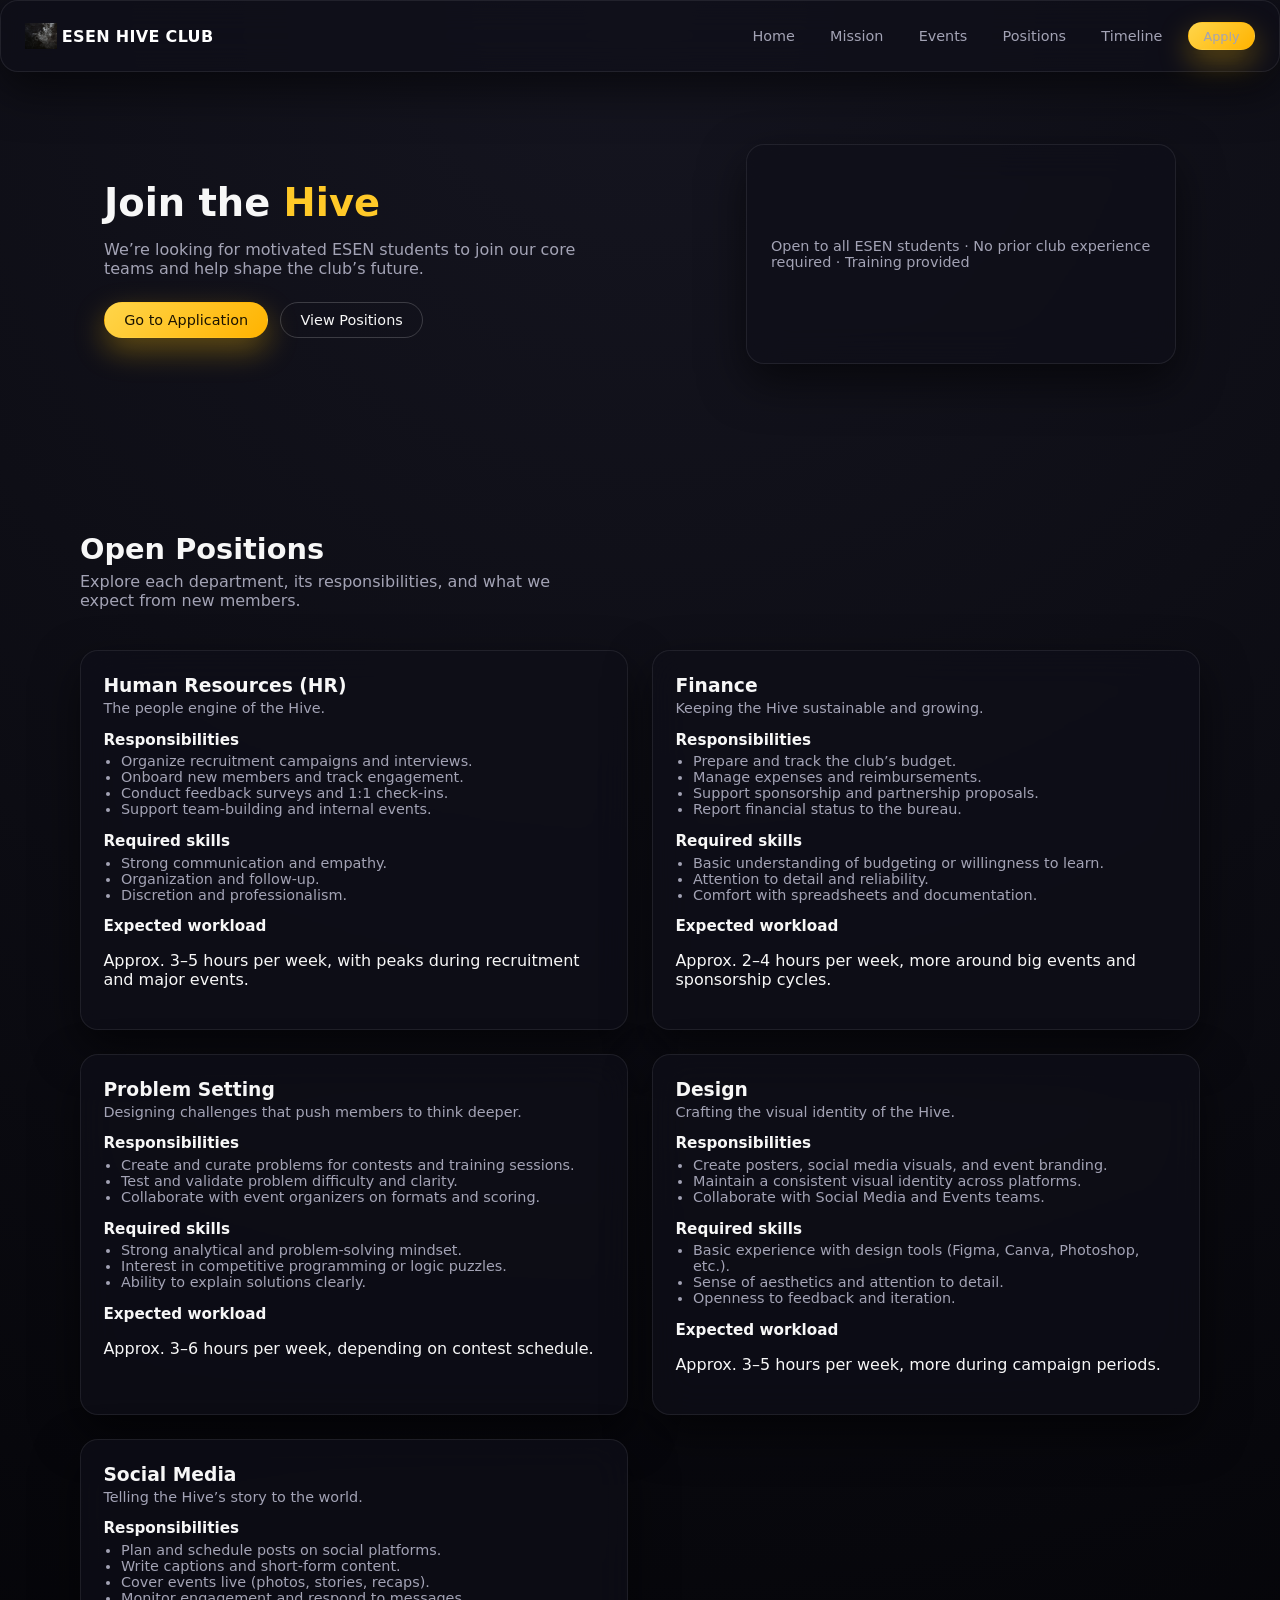
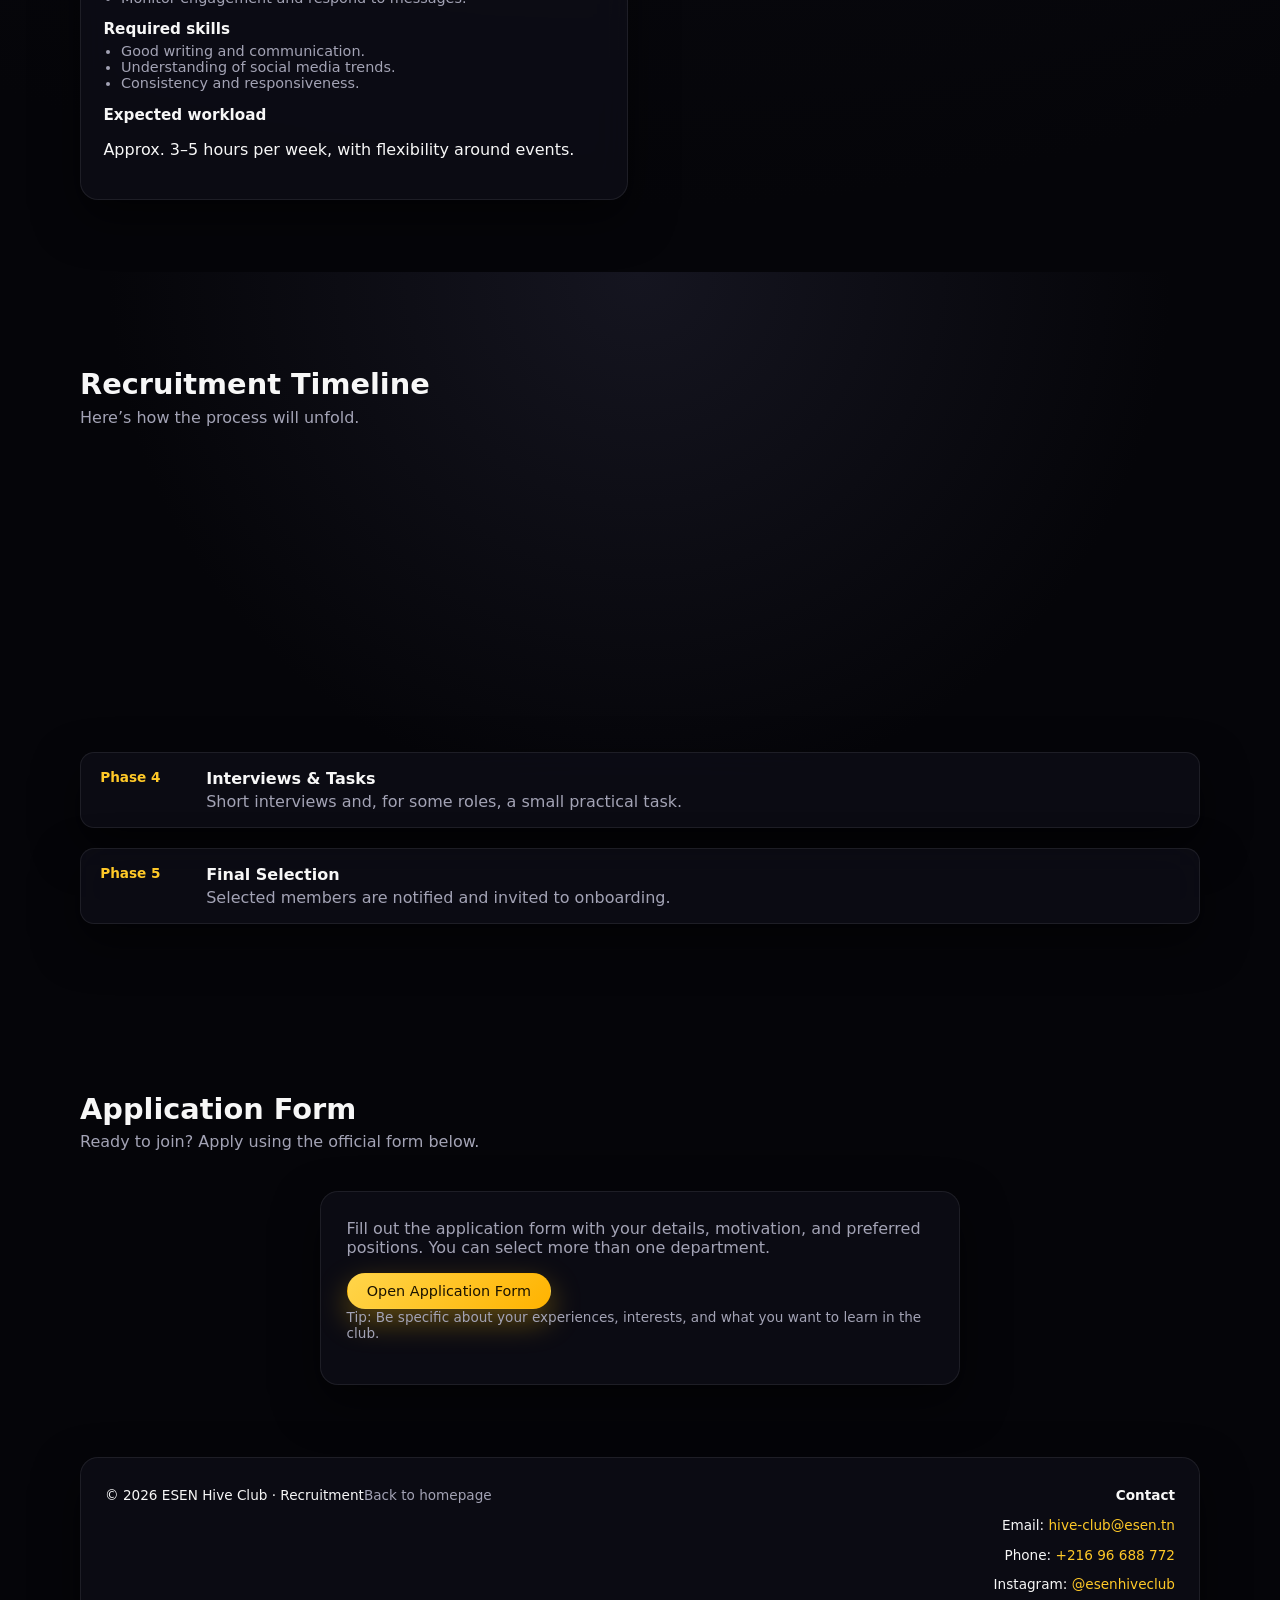
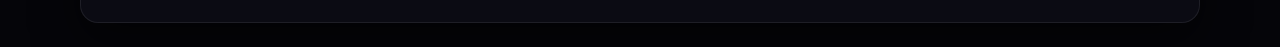
==== commit 58161733: "try" ====
--- a/recruitement.html
+++ b/recruitement.html
@@ -9,10 +9,10 @@
 </head>
 <body>
   <header class="header glass">
-    <div class="logo">
-      <span class="logo-icon">🐝</span>
-      <span class="logo-text">ESEN Hive Club</span>
-    </div>
+  <div class="logo">
+  <img src="2.jpg" alt="ESEN Hive Club Logo" class="logo-icon">
+  <span class="logo-text">ESEN HIVE CLUB</span>
+</div>
     <nav class="nav">
       <ul class="nav-links">
         <li><a href="index.html#hero">Home</a></li>
--- a/styles.css
+++ b/styles.css
@@ -59,11 +59,11 @@
 }
 
 .logo-icon {
-  width: 32px; /* adjust size to fit your design */
+  width: 32px;
   height: 32px;
   object-fit: contain;
-  margin-right: 0.1rem; /* optional fine-tuning */
-}
+}
+
 
 .logo-text {
   font-size: 1rem;
@@ -649,3 +649,9 @@
   }
 }
 
+@media (max-width: 720px) {
+  .logo-icon {
+    width: 26px;
+    height: 26px;
+  }
+}
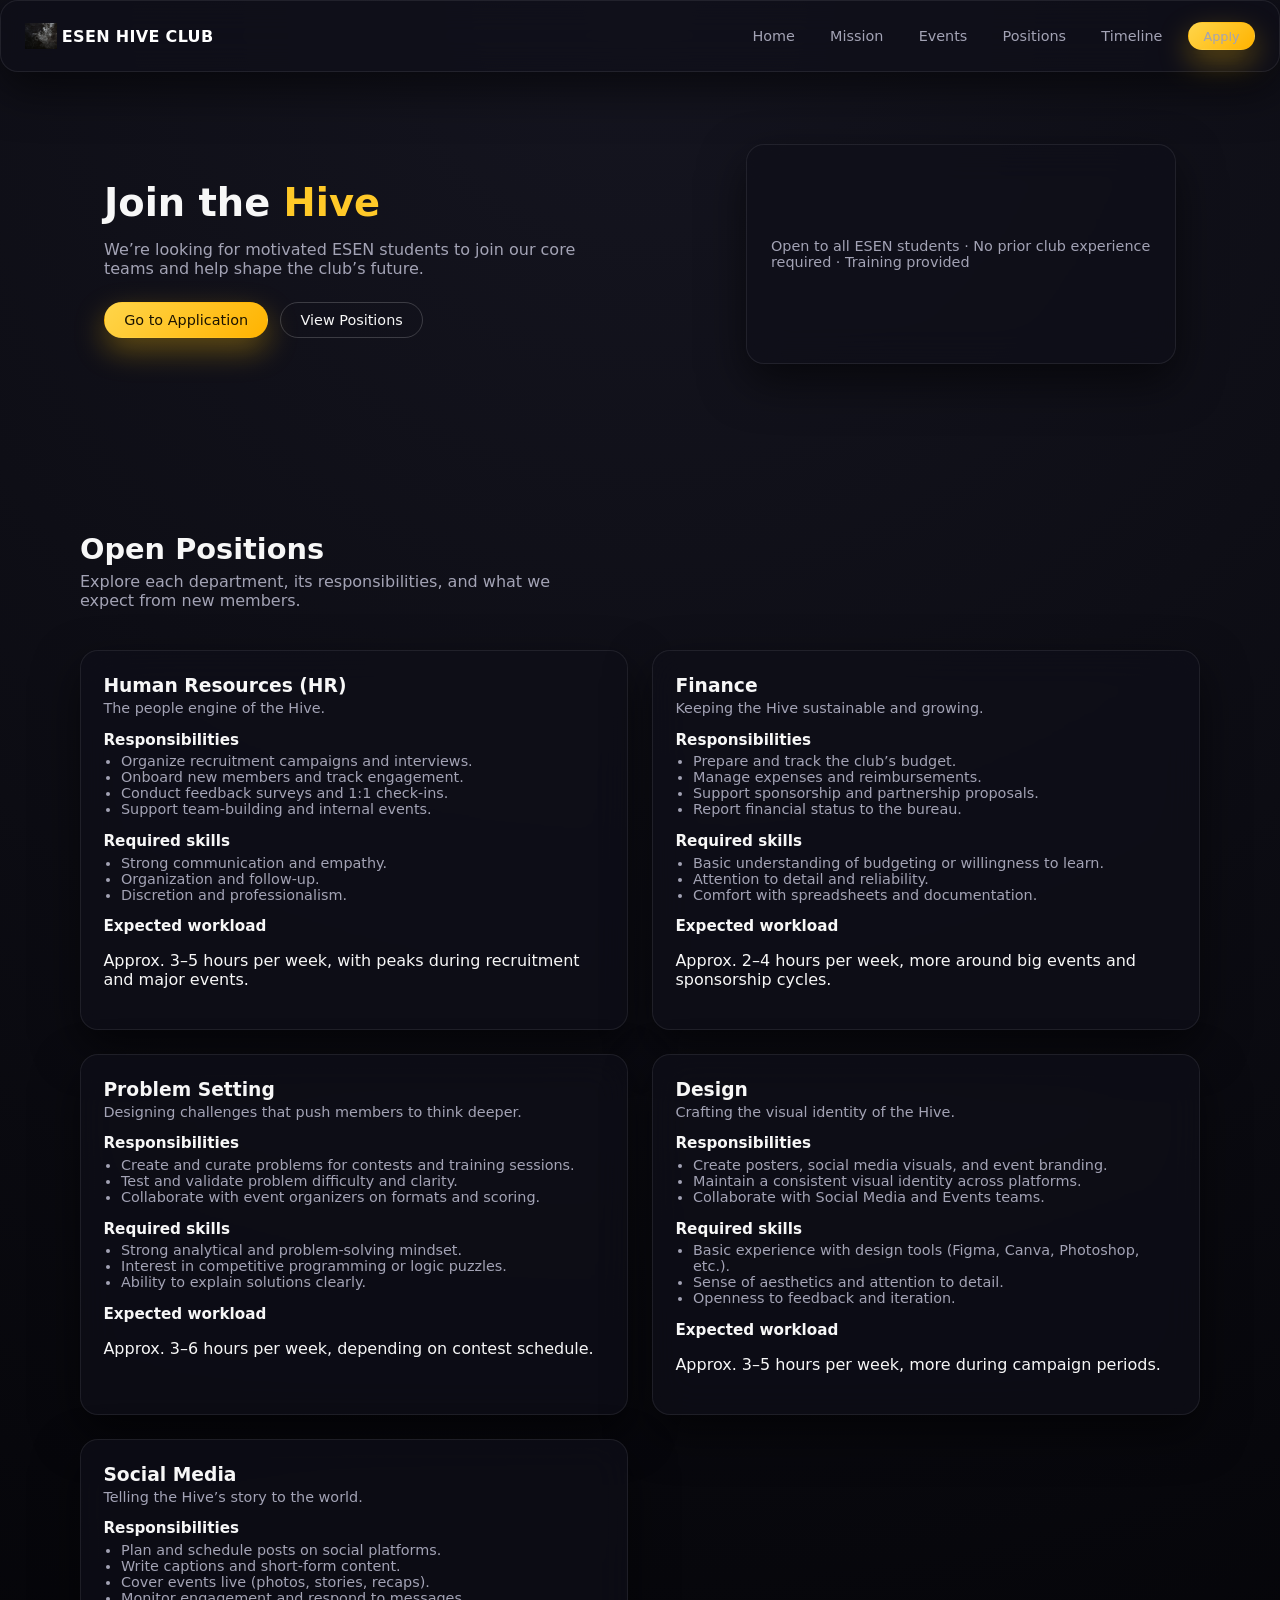
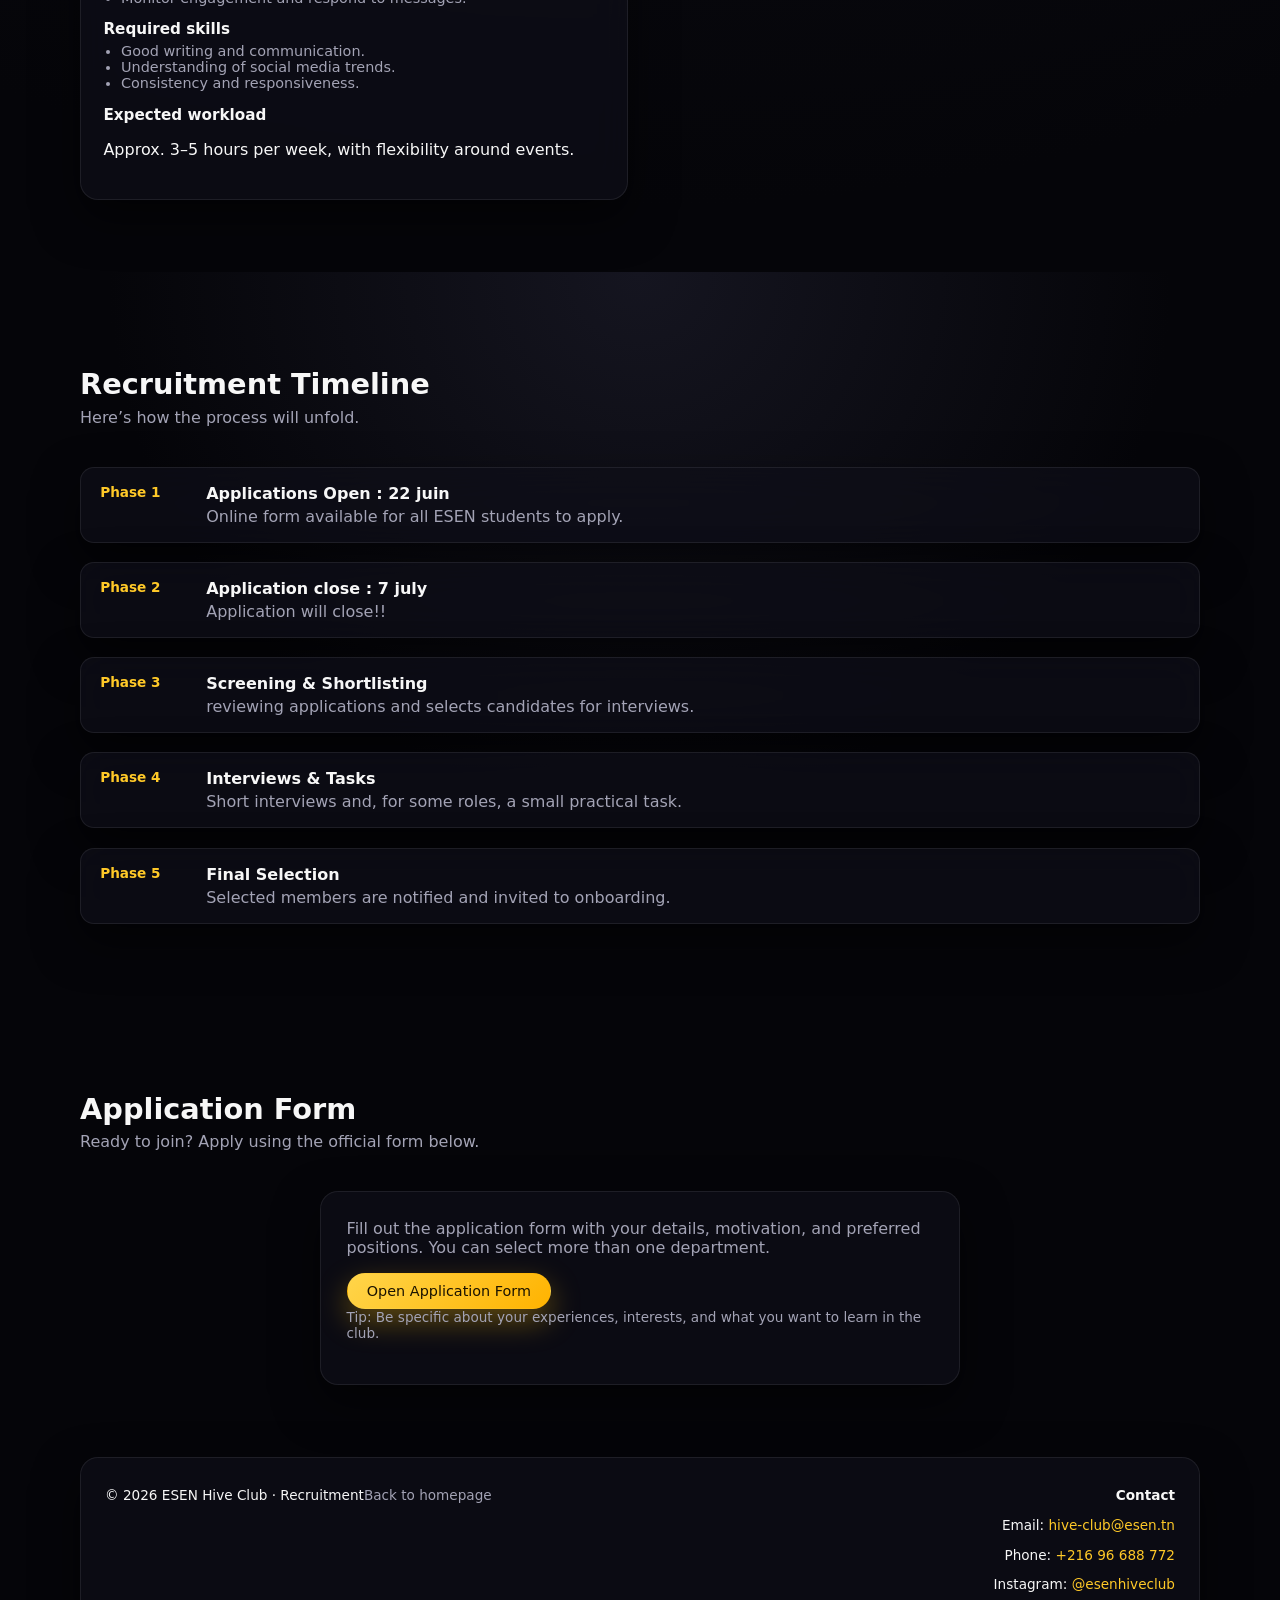
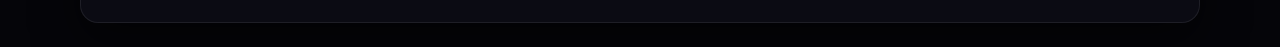
==== commit 11b00c2f: "update" ====
--- a/recruitement.html
+++ b/recruitement.html
@@ -186,7 +186,7 @@
           <div class="timeline-date">Phase 3</div>
           <div class="timeline-content">
             <h3>Screening & Shortlisting</h3>
-            <p>HR reviews applications and selects candidates for interviews.</p>
+            <p>reviewing applications and selects candidates for interviews.</p>
           </div>
         </div>
         <div class="timeline-item glass fade-in">
--- a/styles.css
+++ b/styles.css
@@ -651,7 +651,7 @@
 
 @media (max-width: 720px) {
   .logo-icon {
-    width: 26px;
-    height: 26px;
-  }
-}
+    width: 15px;
+    height: 15px;
+  }
+}
